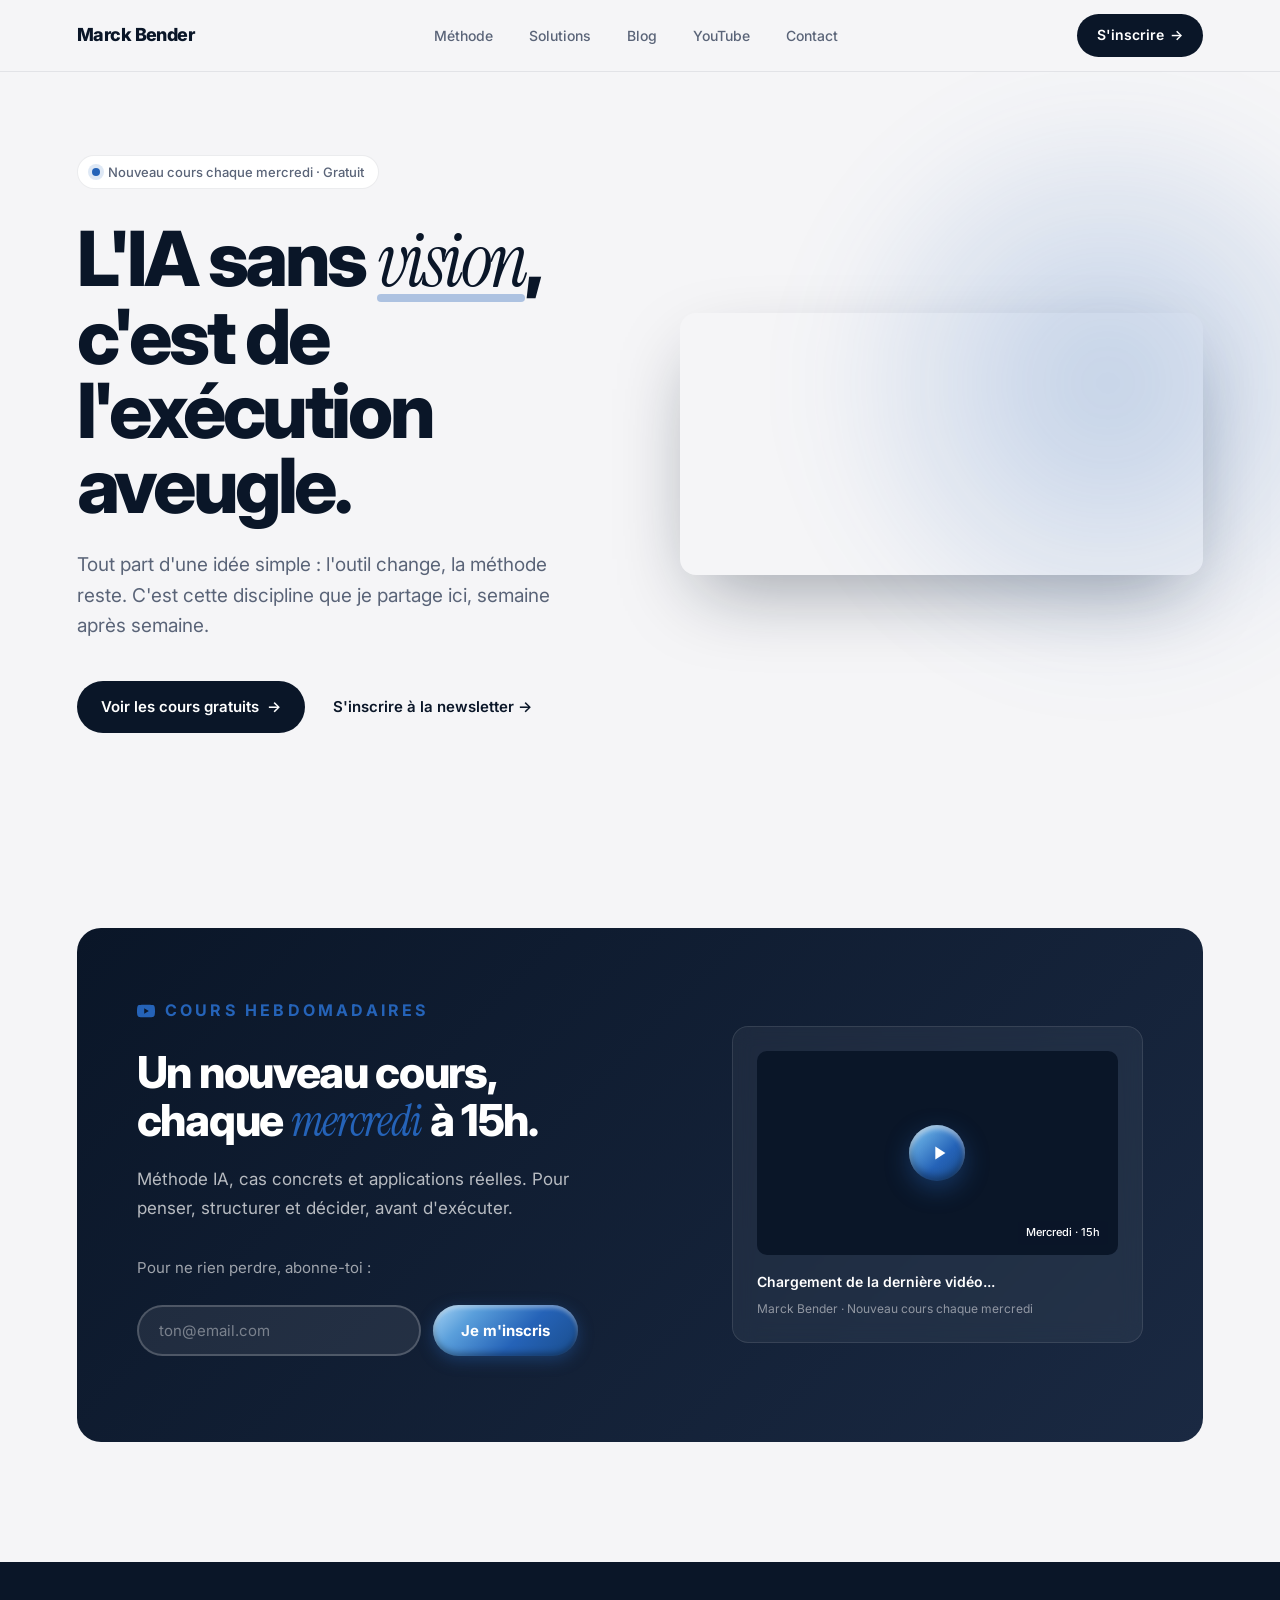
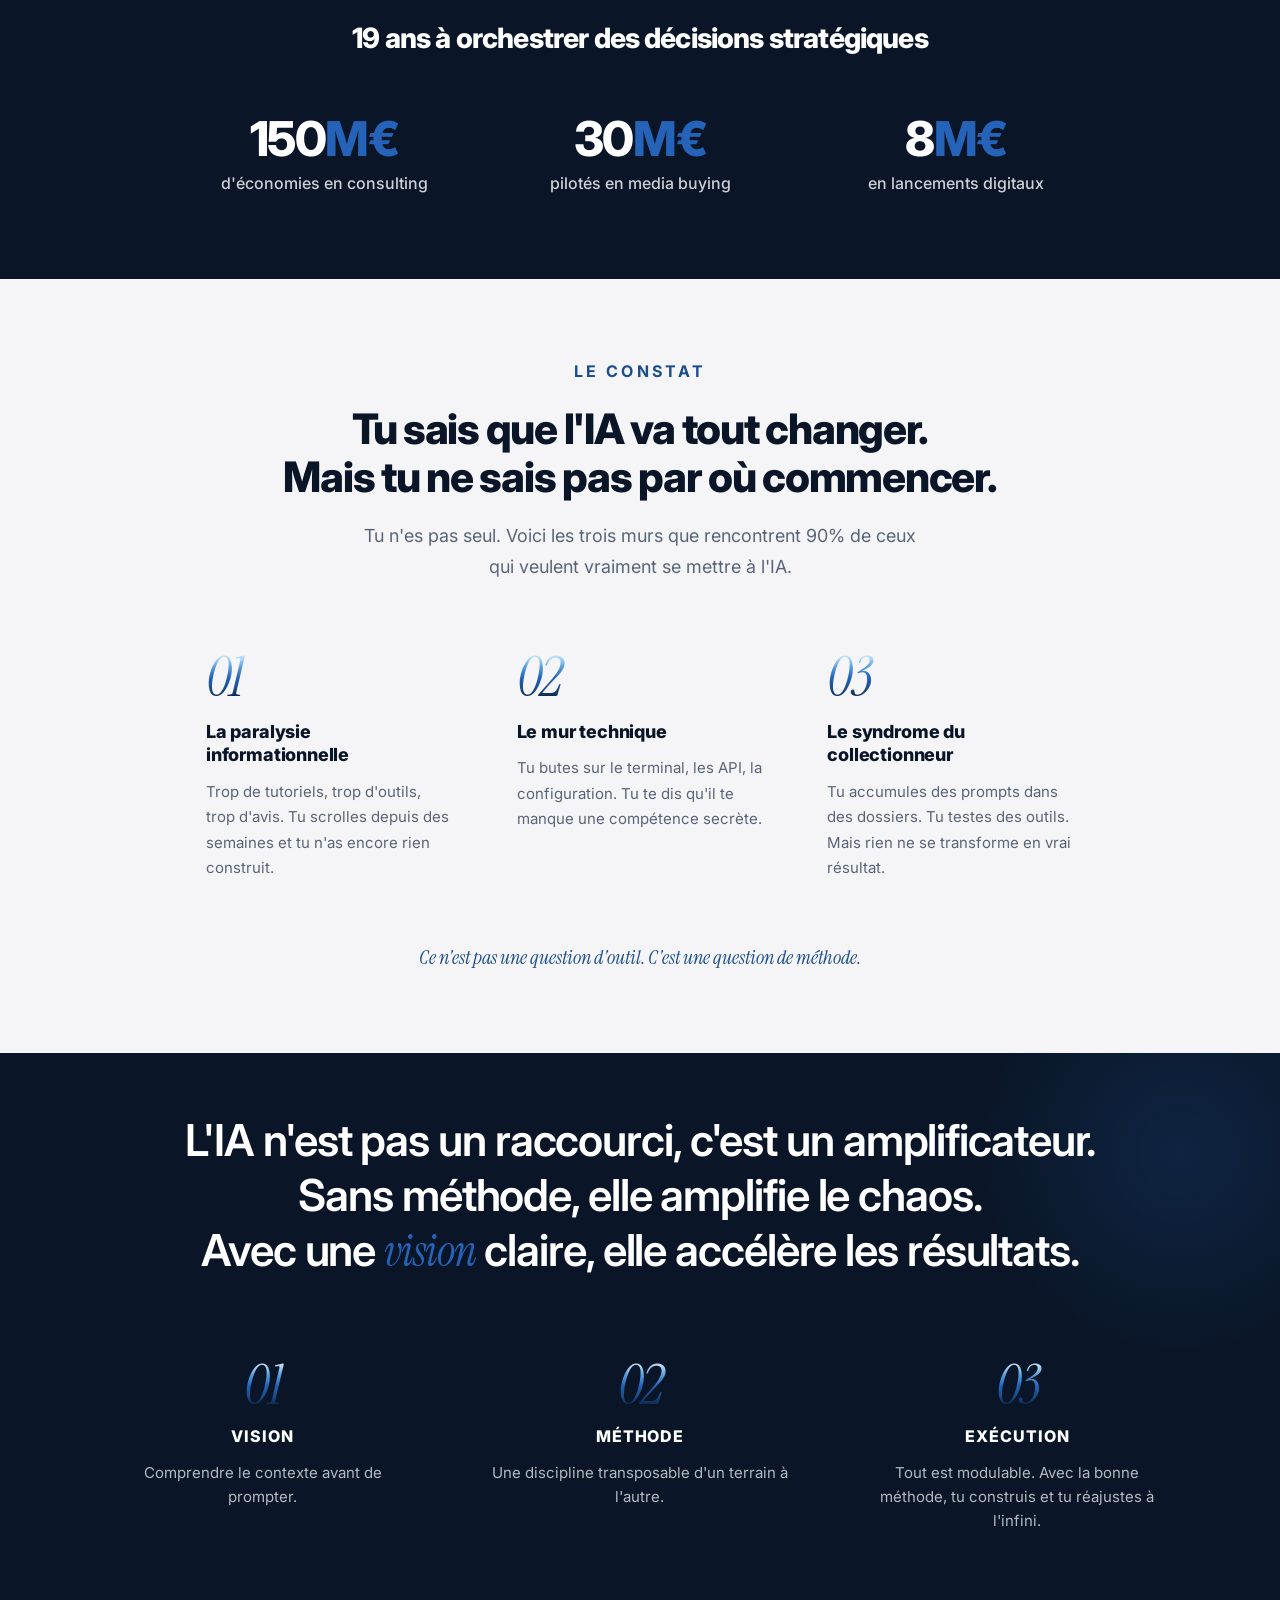
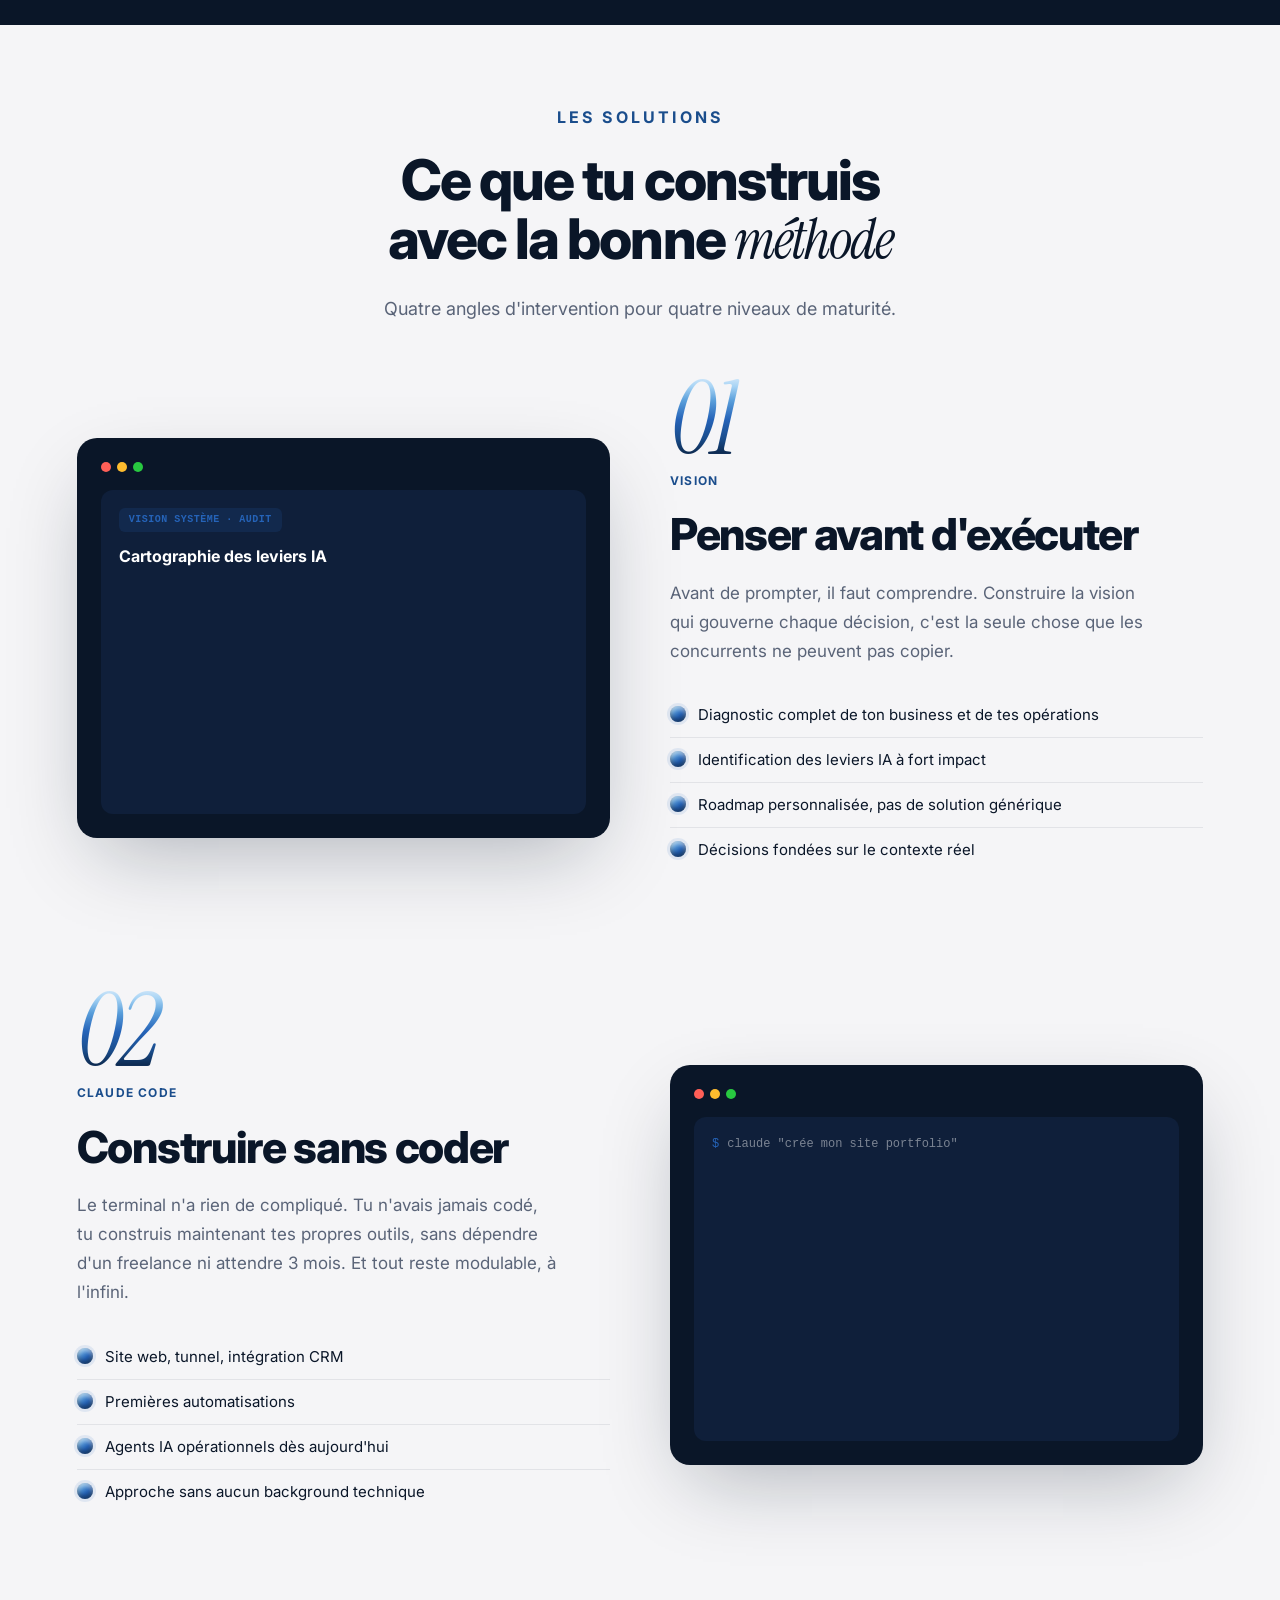
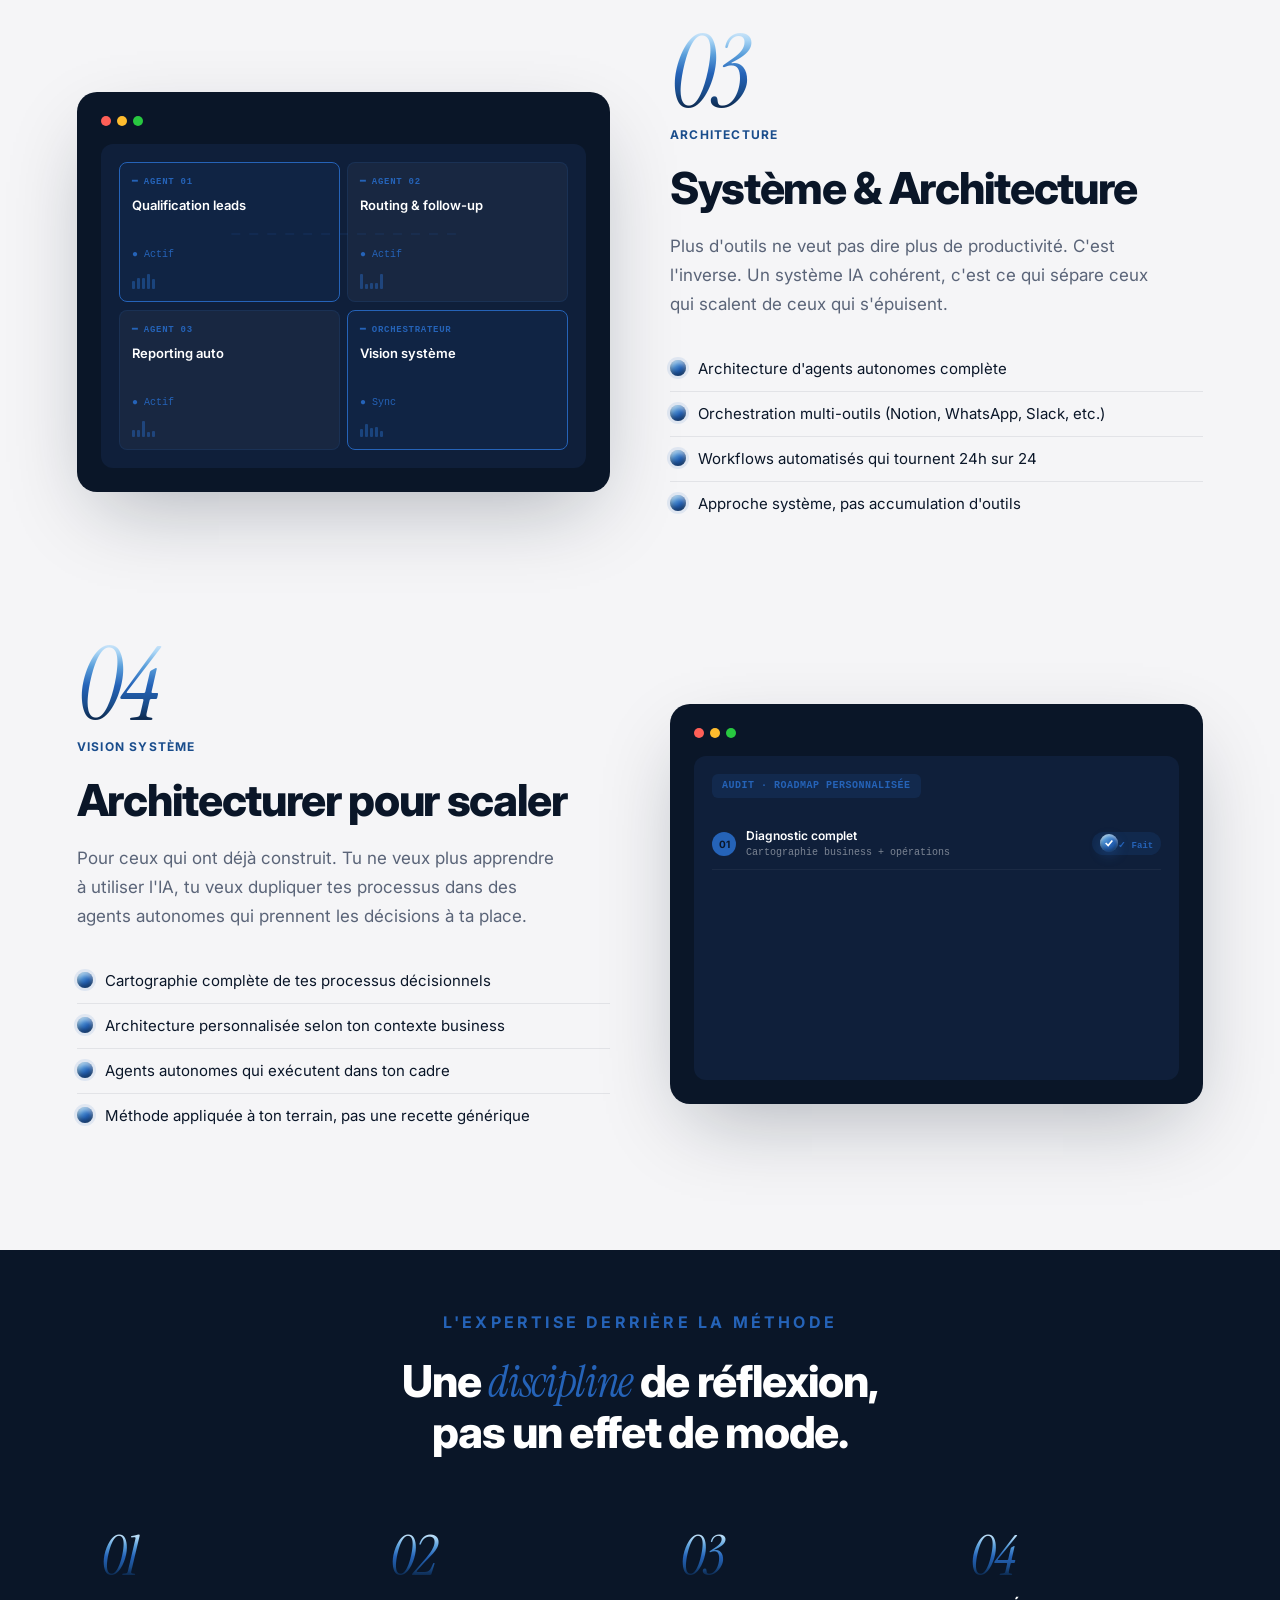
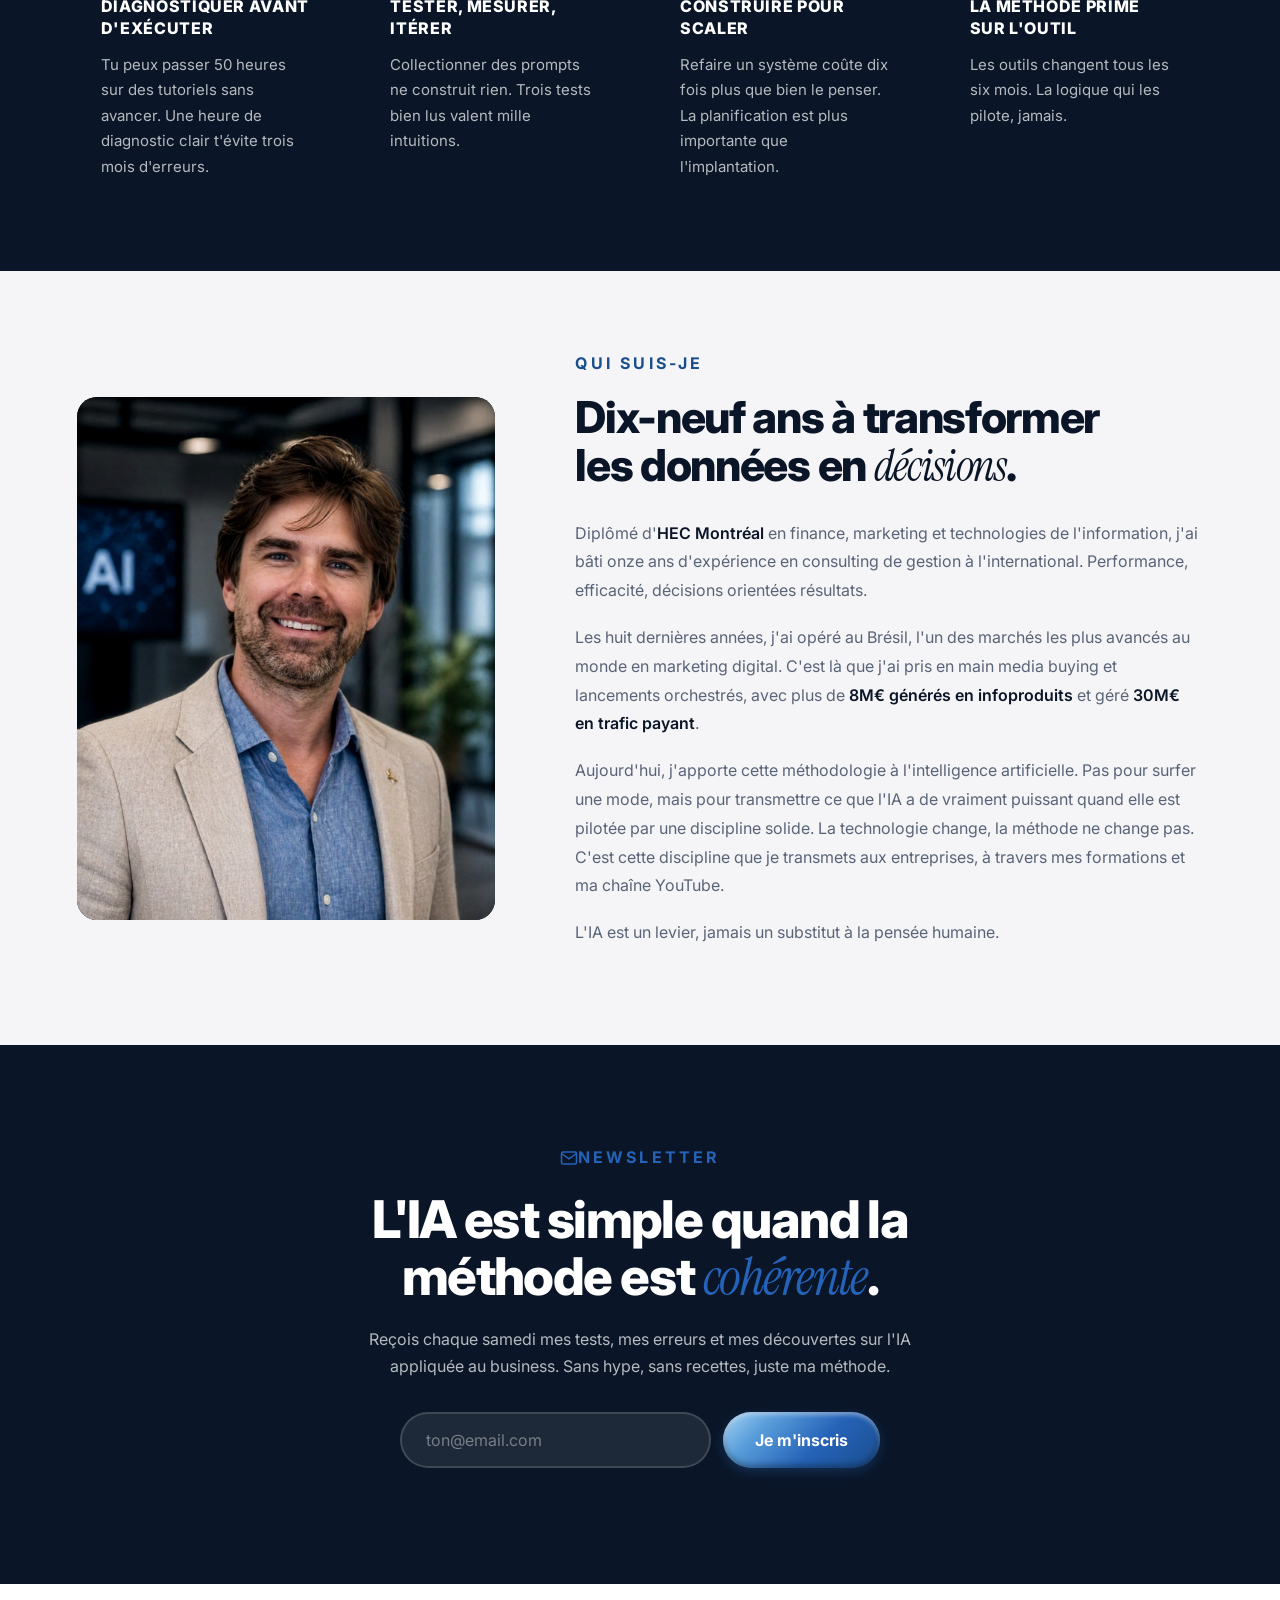
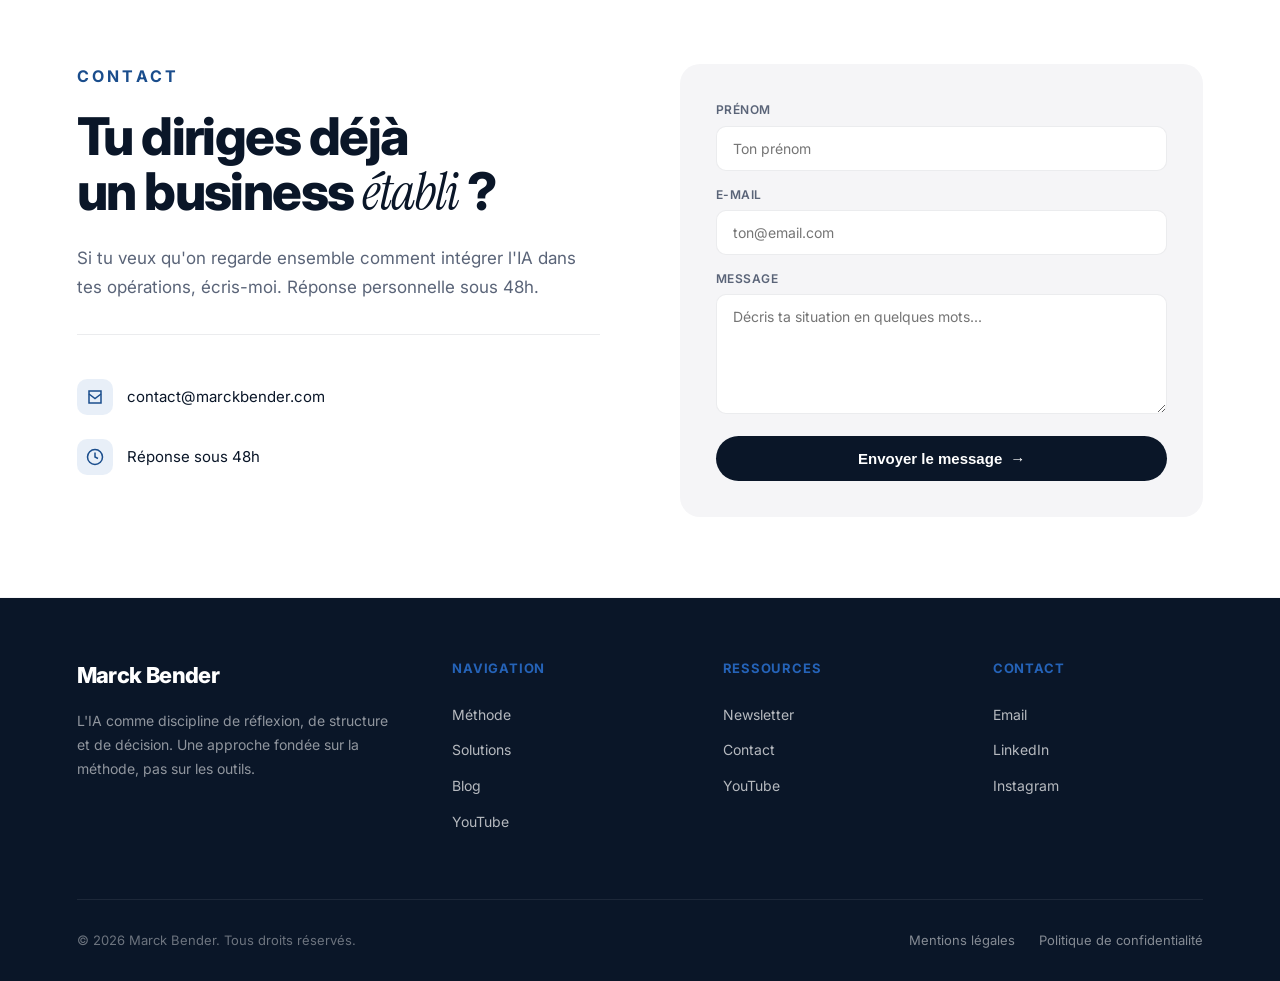
==== index.html @ c2aa1323 "Widen blog articles to 1000px, full-width markdown editor, contact popup Co-Authored-By: Claude Opus" ====
<!DOCTYPE html>
<html lang="fr">
<head>
<meta charset="UTF-8">
<meta name="viewport" content="width=device-width, initial-scale=1.0">
<title>Marck Bender | Méthode IA appliquée au business</title>
<meta name="description" content="L'IA sans méthode, c'est du bruit. Apprenez à penser, structurer et décider avec l'IA, pas juste à prompter.">
<link rel="preconnect" href="https://fonts.googleapis.com">
<link rel="preconnect" href="https://fonts.gstatic.com" crossorigin>
<link href="https://fonts.googleapis.com/css2?family=Instrument+Serif:ital@0;1&family=Inter:wght@300;400;500;600;700;800;900&display=swap" rel="stylesheet">
<style>
  *, *::before, *::after { box-sizing: border-box; margin: 0; padding: 0; }

  :root {
    --bg: #f5f5f7;
    --bg-alt: #ffffff;
    --bg-dark: #0a1628;
    --bg-dark-alt: #0f1f3a;
    --marine: #0a1628;
    --marine-soft: #1a2942;
    --teal: #2563b8;
    --teal-soft: #1a4d8c;
    --teal-glow: rgba(37,99,184,0.25);
    --steel-light: #7bb8e8;
    --steel-gradient: linear-gradient(135deg, #a8d4f5 0%, #5a9fdb 25%, #2563b8 60%, #1a4d8c 100%);
    --text: #0a1628;
    --text-muted: #5a6478;
    --text-light: #8a92a3;
    --border: rgba(10,22,40,0.08);
    --border-strong: rgba(10,22,40,0.12);
    --font-display: 'Instrument Serif', Georgia, serif;
    --font-body: 'Inter', -apple-system, BlinkMacSystemFont, sans-serif;
  }

  html { scroll-behavior: smooth; -webkit-font-smoothing: antialiased; }
  body { background: var(--bg); color: var(--text); font-family: var(--font-body); font-size: 16px; line-height: 1.6; overflow-x: hidden; }

  ::selection { background: var(--teal); color: var(--marine); }

  /* === NAV === */
  nav { position: fixed; top: 0; left: 0; right: 0; z-index: 100; background: rgba(245,245,247,0.85); backdrop-filter: blur(16px); -webkit-backdrop-filter: blur(16px); border-bottom: 1px solid var(--border); height: 72px; display: flex; align-items: center; justify-content: space-between; padding: 0 6%; transition: all 0.3s; }
  .nav-logo { font-family: var(--font-body); font-weight: 800; font-size: 18px; letter-spacing: -0.03em; color: var(--marine); text-decoration: none; display: flex; align-items: center; gap: 8px; }
  .nav-links { display: flex; gap: 36px; list-style: none; }
  .nav-links a { font-size: 14px; color: var(--text-muted); text-decoration: none; font-weight: 500; transition: color 0.2s; }
  .nav-links a:hover { color: var(--marine); }
  .nav-actions { display: flex; gap: 12px; align-items: center; }
  .nav-link-secondary { font-size: 14px; color: var(--text); text-decoration: none; font-weight: 500; }
  .nav-cta { background: var(--marine); color: white; font-weight: 600; font-size: 14px; padding: 10px 20px; border-radius: 100px; text-decoration: none; transition: all 0.2s; display: inline-flex; align-items: center; gap: 6px; }
  .nav-cta:hover { background: var(--marine-soft); transform: translateY(-1px); }

  /* === HERO === */
  .hero { padding: 140px 6% 80px; min-height: 92vh; display: flex; align-items: center; position: relative; overflow: hidden; }
  .hero-grid { display: grid; grid-template-columns: 1fr 1fr; gap: 80px; align-items: center; width: 100%; max-width: 1400px; margin: 0 auto; }
  .hero-content { position: relative; z-index: 2; }
  .hero-badge { display: inline-flex; align-items: center; gap: 8px; background: white; border: 1px solid var(--border); border-radius: 100px; padding: 6px 14px; font-size: 13px; color: var(--text-muted); font-weight: 500; margin-bottom: 32px; }
  .hero-badge .dot { width: 8px; height: 8px; border-radius: 50%; background: var(--teal); box-shadow: 0 0 0 4px rgba(37,99,184,0.15); animation: pulse 2s ease infinite; }
  @keyframes pulse { 0%,100%{box-shadow:0 0 0 4px rgba(37,99,184,0.15)} 50%{box-shadow:0 0 0 8px rgba(37,99,184,0.05)} }

  .hero h1 { font-family: var(--font-body); font-size: clamp(40px, 6vw, 76px); font-weight: 800; line-height: 0.98; letter-spacing: -0.045em; color: var(--marine); margin-bottom: 28px; }
  .hero h1 em { font-family: var(--font-display); font-style: italic; font-weight: 400; color: var(--marine); position: relative; }
  .hero h1 em::after { content: ''; position: absolute; bottom: 8px; left: 0; width: 100%; height: 8px; background: var(--teal); opacity: 0.35; z-index: -1; border-radius: 4px; }

  .hero-sub { font-size: 19px; color: var(--text-muted); line-height: 1.6; max-width: 480px; margin-bottom: 40px; font-weight: 400; }

  .hero-actions { display: flex; gap: 12px; flex-wrap: wrap; align-items: center; }
  .btn-primary { background: var(--marine); color: white; font-weight: 600; font-size: 15px; padding: 14px 24px; border-radius: 100px; text-decoration: none; display: inline-flex; align-items: center; gap: 8px; transition: all 0.2s; border: none; cursor: pointer; }
  .btn-primary:hover { background: var(--marine-soft); transform: translateY(-1px); box-shadow: 0 8px 20px rgba(10,22,40,0.15); }
  .btn-primary .arrow { transition: transform 0.2s; }
  .btn-primary:hover .arrow { transform: translateX(3px); }
  .btn-text { background: transparent; color: var(--marine); font-weight: 600; font-size: 15px; padding: 14px 16px; text-decoration: none; display: inline-flex; align-items: center; gap: 8px; transition: gap 0.2s; }
  .btn-text:hover { gap: 12px; }

  .hero-trust { margin-top: 48px; display: flex; align-items: center; gap: 16px; font-size: 13px; color: var(--text-light); }
  .hero-trust-stars { color: var(--teal); letter-spacing: 2px; font-size: 14px; }

  /* HERO VISUAL — Terminal Claude Code animé */
  .hero-visual { position: relative; }
  .terminal { background: var(--bg-dark); border-radius: 16px; box-shadow: 0 30px 80px -20px rgba(10,22,40,0.4), 0 0 0 1px rgba(255,255,255,0.04); overflow: hidden; position: relative; will-change: transform, opacity; }
  .terminal.anim-in { transition: all 0.6s cubic-bezier(0.16, 1, 0.3, 1); }
  .terminal-header { background: var(--bg-dark-alt); padding: 14px 18px; display: flex; align-items: center; gap: 8px; border-bottom: 1px solid rgba(255,255,255,0.06); }
  .terminal-dot { width: 12px; height: 12px; border-radius: 50%; }
  .terminal-dot.red { background: #ff5f57; }
  .terminal-dot.yellow { background: #febc2e; }
  .terminal-dot.green { background: #28c840; }
  .terminal-title { margin-left: 12px; font-size: 12px; color: rgba(255,255,255,0.4); font-family: 'SF Mono', Monaco, monospace; font-weight: 500; }
  .terminal-body { padding: 24px 22px; font-family: 'SF Mono', Monaco, 'Courier New', monospace; font-size: 13px; line-height: 1.85; min-height: 380px; color: rgba(255,255,255,0.85); }
  .term-line { display: flex; gap: 8px; }
  .term-line.anim-in { transition: opacity 0.3s; }
  .term-prompt { color: var(--teal); font-weight: 600; }
  .term-cmd { color: white; }
  .term-comment { color: rgba(255,255,255,0.4); font-style: italic; }
  .term-out { color: rgba(255,255,255,0.7); padding-left: 16px; }
  .term-success { color: var(--teal); }
  .term-cursor { display: inline-block; width: 8px; height: 16px; background: var(--teal); animation: blink 1s steps(2) infinite; vertical-align: text-bottom; margin-left: 4px; }
  @keyframes blink { 50% { opacity: 0; } }

  .term-floating { position: absolute; background: white; border-radius: 12px; padding: 12px 16px; box-shadow: 0 12px 32px -8px rgba(10,22,40,0.25); display: flex; align-items: center; gap: 10px; font-size: 13px; font-weight: 500; will-change: transform, opacity; }
  .term-floating.tag1 { top: -16px; right: -20px; }
  .term-floating.tag2 { bottom: -20px; left: -30px; }
  .term-floating.anim-in { transform: scale(1) translateY(0); transition: all 0.5s cubic-bezier(0.16, 1, 0.3, 1); }
  .term-floating .icon { width: 28px; height: 28px; border-radius: 8px; background: rgba(37,99,184,0.12); color: var(--teal-soft); display: flex; align-items: center; justify-content: center; font-weight: 800; font-size: 14px; }
  .term-floating .icon.marine { background: rgba(10,22,40,0.08); color: var(--marine); }

  /* Background gradient blob */
  .hero-blob { position: absolute; top: 10%; right: -10%; width: 600px; height: 600px; background: radial-gradient(circle, var(--teal-glow) 0%, transparent 70%); pointer-events: none; z-index: 1; filter: blur(40px); }




  /* === TRUST BAR DARK === */
  .trust { padding: 60px 6%; background: var(--marine); border: none; box-shadow: none; outline: none; }
  .trust-title-big { text-align: center; font-size: clamp(22px, 3vw, 28px); font-weight: 800; color: white; letter-spacing: -0.03em; margin-bottom: 36px; line-height: 1.2; }
  .trust-cards { display: flex; justify-content: center; gap: 48px; max-width: 900px; margin: 0 auto; }
  .trust-card { flex: 1; text-align: center; padding: 24px 16px; background: none; border: none; box-shadow: none; }
  .trust-card-num { font-size: clamp(32px, 4vw, 48px); font-weight: 800; color: white; letter-spacing: -0.03em; line-height: 1; margin-bottom: 8px; }
  .trust-card-num span { color: var(--teal); }
  .trust-card-label { font-size: 16px; color: rgba(255,255,255,0.8); font-weight: 500; line-height: 1.5; }

  /* === METHODE — PILIERS ENHANCED === */
  .piliers-grid { display: grid; grid-template-columns: repeat(3, 1fr); gap: 48px; max-width: 1000px; margin: 48px auto 0; }
  .pilier-card { text-align: center; padding: 32px 20px; background: none; border: none; box-shadow: none; }
  .pilier-card:hover { transform: none; }
  .pilier-card .numero-chrome { margin-bottom: 12px; }
  .pilier-card h3 { font-size: 18px; font-weight: 800; letter-spacing: 0.06em; text-transform: uppercase; color: white; margin-bottom: 12px; }
  .pilier-card p { font-size: 15px; color: rgba(255,255,255,0.7); line-height: 1.6; }

  /* === BIO GRID — texte dominant === */
  .bio-grid { max-width: 1200px; margin: 0 auto; display: grid; grid-template-columns: 2fr 3fr; gap: 80px; align-items: center; }

  /* === YOUTUBE — fond clair === */
  .youtube-sec { padding: 100px 6% 120px; }
  .yt-box { max-width: 1200px; margin: 0 auto; display: grid; grid-template-columns: 1.3fr 1fr; gap: 60px; align-items: center; }

  /* === SECTION PADDING RHYTHM === */
  .probleme { padding: 80px 6%; }
  .contact { padding: 80px 6%; background: white; }

  /* === SHIMMER HOVER FOR BUTTONS === */
  .btn-primary { position: relative; overflow: hidden; }
  .btn-primary::after { content: ''; position: absolute; top: 0; left: -100%; width: 60%; height: 100%; background: linear-gradient(90deg, transparent 0%, rgba(255,255,255,0.15) 50%, transparent 100%); transition: left 0.6s ease; }
  .btn-primary:hover::after { left: 120%; }

  /* === NAV LINK UNDERLINE ANIMATION === */
  .nav-links a { position: relative; }
  .nav-links a::after { content: ''; position: absolute; bottom: -4px; left: 0; width: 0; height: 2px; background: var(--steel-gradient); border-radius: 1px; transition: width 0.3s ease; }
  .nav-links a:hover::after { width: 100%; }

  /* === CARD HOVER — SOLUTIONS === */
  .sol-text { transition: transform 0.4s cubic-bezier(0.16, 1, 0.3, 1); }
  .sol-mock { transition: all 0.5s cubic-bezier(0.16, 1, 0.3, 1); }
  .sol-row:hover .sol-mock { box-shadow: 0 40px 100px -30px rgba(10,22,40,0.35); }

  /* === PROBLÈME CARD HOVER === */
  .probleme-card { padding: 20px 16px; }
  .probleme-card:hover { transform: translateY(-2px); }
  
  /* === PRINCIPE CARD HOVER === */
  .principe-card { padding: 32px 24px; background: none; border: none; box-shadow: none; }
  
  /* === VIRTUAL CURSOR === */
  .virtual-cursor { position: absolute; width: 16px; height: 20px; z-index: 10; pointer-events: none; opacity: 0; transition: opacity 0.3s; }
  .virtual-cursor.visible { opacity: 1; }
  .virtual-cursor svg { width: 100%; height: 100%; filter: drop-shadow(0 2px 4px rgba(0,0,0,0.3)); }

  /* === SCAN LINE === */
  .scan-line { position: absolute; top: 0; left: 0; width: 2px; height: 100%; background: linear-gradient(180deg, transparent 0%, var(--teal) 20%, var(--teal) 80%, transparent 100%); opacity: 0; z-index: 4; pointer-events: none; box-shadow: 0 0 12px var(--teal); transition: left 1.5s cubic-bezier(0.33, 1, 0.68, 1); }

  /* === MOCK TOOLTIP === */
  .mock-tooltip { position: absolute; background: white; color: var(--marine); font-size: 11px; font-weight: 600; padding: 6px 10px; border-radius: 6px; box-shadow: 0 8px 24px -8px rgba(0,0,0,0.3); z-index: 10; opacity: 0; transform: translateY(4px); transition: all 0.3s; pointer-events: none; white-space: nowrap; }
  .mock-tooltip.show { opacity: 1; transform: translateY(0); }

  /* === CONNECTION LINES === */
  .mock-connection { position: absolute; height: 1px; background: linear-gradient(90deg, transparent, var(--teal), transparent); opacity: 0; z-index: 3; pointer-events: none; transition: opacity 0.6s; }

  /* === ACTIVITY MINI-GRAPH === */
  .mini-graph { display: flex; gap: 2px; align-items: flex-end; height: 16px; margin-top: 4px; }
  .mini-graph-bar { width: 3px; border-radius: 1px; background: var(--teal); transition: height 0.3s ease; }

  /* === FILE TREE === */
  .file-tree { font-size: 10px; color: rgba(255,255,255,0.5); line-height: 1.6; }
  .file-tree-item { opacity: 0; transform: translateX(-8px); transition: all 0.3s ease; }
  .file-tree-item.show { opacity: 1; transform: translateX(0); }

  /* === THINKING DOTS === */
  .thinking-dots { display: inline-flex; gap: 4px; }
  .thinking-dots span { width: 4px; height: 4px; border-radius: 50%; background: rgba(255,255,255,0.5); animation: thinkPulse 1.2s ease infinite; }
  .thinking-dots span:nth-child(2) { animation-delay: 0.2s; }
  .thinking-dots span:nth-child(3) { animation-delay: 0.4s; }
  @keyframes thinkPulse { 0%,100% { opacity: 0.3; transform: scale(0.8); } 50% { opacity: 1; transform: scale(1.2); } }

  /* === CHECKMARK RELIEF === */
  .check-relief { display: inline-flex; width: 18px; height: 18px; border-radius: 50%; background: var(--steel-gradient); box-shadow: inset 0 -2px 4px rgba(0,0,0,0.4), inset 0 2px 3px rgba(255,255,255,0.5), 0 4px 12px rgba(37,99,184,0.3); align-items: center; justify-content: center; opacity: 0; transform: scale(0); transition: all 0.4s cubic-bezier(0.16, 1, 0.3, 1); }
  .check-relief.show { opacity: 1; transform: scale(1); }
  .check-relief svg { width: 10px; height: 10px; stroke: white; fill: none; stroke-width: 2; }

  /* === PROGRESS BAR === */
  .term-progress { height: 3px; background: rgba(255,255,255,0.1); border-radius: 2px; margin-top: 12px; overflow: hidden; opacity: 0; transition: opacity 0.3s; }
  .term-progress.show { opacity: 1; }
  .term-progress-bar { height: 100%; background: var(--steel-gradient); border-radius: 2px; width: 0; transition: width 1.5s ease; }

  /* === DATA FLOW DOT === */
  @keyframes dataFlowPulse { 0%,100% { r: 2; opacity: 0.8; } 50% { r: 3.5; opacity: 1; } }


  /* === SECTIONS === */
  section.sec { padding: 80px 6%; max-width: 1400px; margin: 0 auto; }
  .sec-header { text-align: center; max-width: 720px; margin: 0 auto 48px; }
  .sec-eyebrow { display: inline-flex; align-items: center; gap: 0; font-size: 16px; color: var(--teal-soft); font-weight: 700; letter-spacing: 0.2em; text-transform: uppercase; margin-bottom: 20px; }
  
  .sec-title { font-size: clamp(32px, 4.5vw, 56px); font-weight: 800; letter-spacing: -0.035em; line-height: 1.05; color: var(--marine); margin-bottom: 24px; }
  .sec-title em { font-family: var(--font-display); font-style: italic; font-weight: 400; }
  .sec-sub { font-size: 18px; color: var(--text-muted); line-height: 1.7; max-width: 560px; margin: 0 auto; }

  /* === BIG IDEA === */
  .bigidea { padding: 0; }
  .bigidea-box { width: 100vw; max-width: none; margin: 0; background: var(--marine); color: white; border-radius: 0; padding: 0; position: relative; overflow: hidden; border: none; box-shadow: none; outline: none; }
  .bigidea-box::before { content: ''; position: absolute; top: -100px; right: -100px; width: 400px; height: 400px; background: radial-gradient(circle, rgba(37,99,184,0.18) 0%, transparent 70%); }
  .bigidea-eyebrow { display: inline-flex; align-items: center; gap: 0; font-size: 16px; color: var(--teal); font-weight: 700; letter-spacing: 0.2em; text-transform: uppercase; margin-bottom: 32px; position: relative; z-index: 2; }
  
  .bigidea-quote { font-family: var(--font-body); font-size: clamp(26px, 3.5vw, 44px); font-weight: 600; line-height: 1.25; letter-spacing: -0.025em; max-width: 1100px; position: relative; z-index: 2; margin: 0 auto 48px auto; text-align: center; }
  .bigidea-quote em { font-family: var(--font-display); font-style: italic; font-weight: 400; color: var(--teal); position: relative; }
  .bigidea-cite { font-size: 14px; color: rgba(255,255,255,0.6); letter-spacing: 0.06em; position: relative; z-index: 2; font-weight: 500; }

  /* === SOLUTIONS — alternating === */
  .solutions { padding: 60px 6%; }
  .sol-row { display: grid; grid-template-columns: 1fr 1fr; gap: 60px; align-items: center; max-width: 1400px; margin: 0 auto 80px; }
  .sol-row:nth-child(even) .sol-text { order: 2; }
  .sol-row:last-child { margin-bottom: 0; }

  .sol-num { font-family: var(--font-display); font-style: italic; font-size: 80px; line-height: 1; color: var(--teal); opacity: 0.4; margin-bottom: 16px; }
  .sol-tag { display: inline-flex; align-items: center; gap: 8px; font-size: 12px; color: var(--teal-soft); font-weight: 700; letter-spacing: 0.1em; text-transform: uppercase; margin-bottom: 20px; }
  .sol-text h3 { font-size: clamp(28px, 3.5vw, 44px); font-weight: 800; line-height: 1.1; letter-spacing: -0.03em; color: var(--marine); margin-bottom: 20px; }
  .sol-text h3 em { font-family: var(--font-display); font-style: italic; font-weight: 400; }
  .sol-text > p { font-size: 17px; color: var(--text-muted); line-height: 1.7; margin-bottom: 28px; max-width: 480px; }
  .sol-features { list-style: none; margin-bottom: 32px; }
  .sol-features li { padding: 10px 0; font-size: 15px; color: var(--text); display: flex; gap: 12px; align-items: flex-start; border-bottom: 1px solid var(--border); }
  .sol-features li:last-child { border-bottom: none; }
  .sol-features li::before { content: ''; width: 16px; height: 16px; border-radius: 50%; background: var(--steel-gradient); box-shadow: inset 0 -3px 5px rgba(0,0,0,0.4), inset 0 3px 4px rgba(255,255,255,0.5), 0 0 0 3px rgba(37,99,184,0.1); flex-shrink: 0; margin-top: 3px; }
  .sol-cta { color: var(--marine); font-weight: 600; font-size: 15px; text-decoration: none; display: inline-flex; align-items: center; gap: 8px; transition: gap 0.2s; }
  .sol-cta:hover { gap: 12px; }
  .sol-cta::after { content: '→'; }

  /* MOCK app pour chaque section */
  .sol-mock { background: var(--marine); border-radius: 20px; padding: 24px; box-shadow: 0 30px 80px -20px rgba(10,22,40,0.3); position: relative; overflow: hidden; aspect-ratio: 4/3; }
  .sol-mock-header { display: flex; gap: 6px; margin-bottom: 18px; }
  .sol-mock-dot { width: 10px; height: 10px; border-radius: 50%; }
  .sol-mock-window { background: var(--bg-dark-alt); border-radius: 12px; padding: 18px; height: calc(100% - 28px); display: flex; flex-direction: column; gap: 12px; font-family: 'SF Mono', monospace; font-size: 12px; }

  /* Mock 1 — Vision */
  .mock-vision-tag { display: inline-flex; padding: 4px 10px; background: rgba(37,99,184,0.15); color: var(--teal); border-radius: 6px; font-size: 10px; font-weight: 600; width: fit-content; letter-spacing: 0.05em; text-transform: uppercase; }
  .mock-vision-title { font-family: var(--font-body); font-size: 16px; font-weight: 700; color: white; }
  .mock-vision-graph { display: flex; gap: 4px; align-items: flex-end; height: 80px; margin-top: 8px; }
  .mock-vision-bar { flex: 1; background: linear-gradient(to top, var(--teal), rgba(37,99,184,0.3)); border-radius: 3px; transition: height 0.6s cubic-bezier(0.33, 1, 0.68, 1); }
  .mock-vision-meta { display: flex; justify-content: space-between; color: rgba(255,255,255,0.5); font-size: 11px; padding-top: 8px; border-top: 1px solid rgba(255,255,255,0.08); }

  /* Mock 2 — Claude Code */
  .mock-cc-line { display: flex; gap: 8px; color: rgba(255,255,255,0.85); }
  .mock-cc-prompt { color: var(--teal); }
  .mock-cc-c { color: rgba(255,255,255,0.45); }
  .mock-cc-success { color: var(--teal); }
  .mock-cc-cursor { display: inline-block; width: 7px; height: 14px; background: var(--teal); animation: blink 1s steps(2) infinite; }

  /* Mock 3 — Architecture */
  .mock-arch { display: grid; grid-template-columns: 1fr 1fr; gap: 8px; height: 100%; position: relative; }
  .mock-arch-cell { background: rgba(255,255,255,0.04); border: 1px solid rgba(37,99,184,0.15); border-radius: 8px; padding: 12px; display: flex; flex-direction: column; gap: 6px; will-change: transform, opacity; }
  .mock-arch-cell.anim-in { transition: all 0.4s cubic-bezier(0.16, 1, 0.3, 1); }
  @keyframes statusPulse { 0%,100%{ opacity:1 } 50%{ opacity:0.4 } }
  .mock-arch-status.pulse { animation: statusPulse 2s ease infinite; }
  .mock-arch-svg { position: absolute; top: 0; left: 0; width: 100%; height: 100%; pointer-events: none; z-index: 5; }
  .arch-flow-dot { fill: var(--teal); filter: drop-shadow(0 0 4px var(--teal)); }
  .mock-arch-cell.active { background: rgba(37,99,184,0.08); border-color: var(--teal); }
  .mock-arch-label { font-size: 9px; color: var(--teal); font-weight: 700; letter-spacing: 0.08em; text-transform: uppercase; }
  .mock-arch-name { font-family: var(--font-body); font-size: 13px; font-weight: 600; color: white; }
  .mock-arch-status { font-size: 10px; color: rgba(255,255,255,0.5); margin-top: auto; }

  /* Mock 4 — Back-End */
  .mock-be-row { display: flex; align-items: center; gap: 10px; padding: 8px 0; border-bottom: 1px solid rgba(255,255,255,0.05); will-change: transform, opacity; }
  .mock-be-row.anim-in { transition: all 0.4s cubic-bezier(0.16, 1, 0.3, 1); }
  @keyframes badgePulse { 0%,100%{ opacity:1 } 50%{ opacity:0.6 } }
  .mock-be-badge.pulse { animation: badgePulse 1.5s ease infinite; }
  .mock-be-row:last-child { border-bottom: none; }
  .mock-be-avatar { width: 24px; height: 24px; border-radius: 50%; background: var(--teal); color: var(--marine); display: flex; align-items: center; justify-content: center; font-weight: 700; font-size: 10px; font-family: var(--font-body); flex-shrink: 0; }
  .mock-be-info { flex: 1; min-width: 0; }
  .mock-be-name { font-family: var(--font-body); font-size: 12px; font-weight: 600; color: white; }
  .mock-be-detail { font-size: 10px; color: rgba(255,255,255,0.45); }
  .mock-be-badge { padding: 2px 8px; background: rgba(37,99,184,0.15); color: var(--teal); border-radius: 100px; font-size: 9px; font-weight: 600; }

  /* === STATS === */
  .stats { background: var(--marine); color: white; padding: 60px 6%; position: relative; overflow: hidden; }
  
  .stats-grid { max-width: 1100px; margin: 0 auto; display: grid; grid-template-columns: repeat(3, 1fr); gap: 40px; text-align: center; }
  .stats-eyebrow { text-align: center; max-width: 600px; margin: 0 auto 32px; }
  .stats-eyebrow .sec-eyebrow { color: var(--teal); }
  .stats-eyebrow h2 { font-size: clamp(28px, 4vw, 44px); font-weight: 800; letter-spacing: -0.03em; line-height: 1.15; }
  .stats-eyebrow h2 em { font-family: var(--font-display); font-style: italic; font-weight: 400; color: var(--teal); }
  .stat-num { font-size: clamp(48px, 6vw, 80px); font-weight: 800; letter-spacing: -0.04em; line-height: 1; color: var(--teal); margin-bottom: 12px; font-family: var(--font-body); }
  .stat-num em { font-family: var(--font-display); font-style: italic; font-weight: 400; }
  .stat-label { font-size: 15px; color: rgba(255,255,255,0.6); font-weight: 500; }
  .stat-divider { font-size: 11px; color: rgba(255,255,255,0.35); text-align: center; margin-top: 60px; letter-spacing: 0.06em; }

  /* === BIO === */
  .bio { padding: 80px 6%; }
  .bio-grid { max-width: 1200px; margin: 0 auto; display: grid; grid-template-columns: 2fr 3fr; gap: 80px; align-items: center; }
  .bio-image-wrap { position: relative; }
  .bio-image { width: 100%; aspect-ratio: 4/5; background: linear-gradient(135deg, var(--marine) 0%, var(--marine-soft) 100%); border-radius: 20px; position: relative; overflow: hidden; }
  .bio-image img { width: 100%; height: 100%; object-fit: cover; filter: grayscale(15%) contrast(1.05); }
  .bio-image-tag { position: absolute; bottom: 24px; left: 24px; background: white; padding: 12px 16px; border-radius: 12px; font-size: 12px; box-shadow: 0 12px 32px -8px rgba(10,22,40,0.25); }
  .bio-image-tag-row { display: flex; align-items: center; gap: 10px; }
  .bio-image-tag-icon { width: 32px; height: 32px; border-radius: 8px; background: rgba(37,99,184,0.12); color: var(--teal-soft); display: flex; align-items: center; justify-content: center; font-weight: 800; font-size: 14px; flex-shrink: 0; }
  .bio-image-tag-name { font-weight: 700; color: var(--marine); font-size: 13px; }
  .bio-image-tag-role { font-size: 11px; color: var(--text-muted); }

  .bio-text .sec-eyebrow { margin-bottom: 16px; }
  .bio-text h2 { font-size: clamp(28px, 4vw, 44px); font-weight: 800; letter-spacing: -0.03em; line-height: 1.1; color: var(--marine); margin-bottom: 28px; }
  .bio-text h2 em { font-family: var(--font-display); font-style: italic; font-weight: 400; }
  .bio-text p { font-size: 16px; color: var(--text-muted); line-height: 1.8; margin-bottom: 18px; }
  .bio-text p strong { color: var(--marine); font-weight: 600; }

  /* === PHILOSOPHIE === */
  .philo { padding: 120px 6%; background: white; border-top: 1px solid var(--border); border-bottom: 1px solid var(--border); }
  .philo-grid { max-width: 1100px; margin: 0 auto; display: grid; grid-template-columns: 1fr 1fr; gap: 60px; }
  .philo-item { padding: 40px 0; }
  .philo-num { font-family: var(--font-display); font-style: italic; font-size: 48px; color: var(--teal); margin-bottom: 16px; }
  .philo-item h3 { font-size: 26px; font-weight: 800; letter-spacing: -0.02em; color: var(--marine); margin-bottom: 16px; line-height: 1.2; }
  .philo-item h3 em { font-family: var(--font-display); font-style: italic; font-weight: 400; }
  .philo-item p { font-size: 16px; color: var(--text-muted); line-height: 1.75; }

  /* === OFFRES === */
  .offres { padding: 120px 6%; }
  .offres-grid { max-width: 1300px; margin: 0 auto; display: grid; grid-template-columns: repeat(3, 1fr); gap: 24px; }
  .offre { background: white; border: 1px solid var(--border); border-radius: 20px; padding: 36px 32px; transition: all 0.3s; position: relative; }
  .offre:hover { border-color: var(--border-strong); transform: translateY(-4px); box-shadow: 0 20px 50px -20px rgba(10,22,40,0.15); }
  .offre.featured { background: var(--marine); color: white; border-color: var(--marine); }
  .offre.featured:hover { box-shadow: 0 20px 50px -20px rgba(10,22,40,0.4); }
  .offre.featured::before { content: 'Le plus choisi'; position: absolute; top: -12px; left: 50%; transform: translateX(-50%); background: var(--steel-gradient); color: white; font-size: 11px; font-weight: 700; padding: 5px 14px; border-radius: 100px; letter-spacing: 0.05em; text-transform: uppercase; white-space: nowrap; box-shadow: inset 0 -2px 3px rgba(0,0,0,0.3), inset 0 2px 3px rgba(255,255,255,0.4), 0 4px 12px rgba(37,99,184,0.35); }
  .offre-name { font-size: 13px; font-weight: 700; letter-spacing: 0.08em; text-transform: uppercase; color: var(--teal-soft); margin-bottom: 16px; }
  .offre.featured .offre-name { color: var(--teal); }
  .offre h3 { font-size: 24px; font-weight: 800; letter-spacing: -0.02em; margin-bottom: 12px; line-height: 1.2; color: var(--marine); }
  .offre.featured h3 { color: white; }
  .offre h3 em { font-family: var(--font-display); font-style: italic; font-weight: 400; }
  .offre-price { font-size: 32px; font-weight: 800; color: var(--marine); letter-spacing: -0.02em; margin: 20px 0 8px; font-family: var(--font-body); }
  .offre.featured .offre-price { color: white; }
  .offre-price-sub { font-size: 13px; color: var(--text-light); margin-bottom: 24px; font-weight: 500; }
  .offre.featured .offre-price-sub { color: rgba(255,255,255,0.5); }
  .offre-desc { font-size: 14px; color: var(--text-muted); line-height: 1.65; margin-bottom: 24px; min-height: 64px; }
  .offre.featured .offre-desc { color: rgba(255,255,255,0.7); }
  .offre-features { list-style: none; margin-bottom: 32px; }
  .offre-features li { font-size: 14px; padding: 8px 0; color: var(--text); display: flex; gap: 10px; align-items: flex-start; }
  .offre.featured .offre-features li { color: rgba(255,255,255,0.85); }
  .offre-features li::before { content: ''; width: 14px; height: 14px; flex-shrink: 0; margin-top: 4px; background: var(--steel-gradient); box-shadow: inset 0 -2px 4px rgba(0,0,0,0.4), inset 0 2px 3px rgba(255,255,255,0.5); border-radius: 50%; position: relative; }
  .offre-cta { display: block; text-align: center; padding: 14px 20px; background: var(--bg); color: var(--marine); border-radius: 100px; font-weight: 600; font-size: 14px; text-decoration: none; transition: all 0.2s; border: 1px solid var(--border); }
  .offre-cta:hover { background: var(--marine); color: white; border-color: var(--marine); }
  .offre.featured .offre-cta { background: var(--steel-gradient); color: white; border-color: transparent; box-shadow: inset 0 -3px 6px rgba(0,0,0,0.35), inset 0 3px 4px rgba(255,255,255,0.4), 0 4px 12px rgba(37,99,184,0.3); }
  .offre.featured .offre-cta:hover { transform: translateY(-1px); box-shadow: inset 0 -3px 6px rgba(0,0,0,0.35), inset 0 3px 4px rgba(255,255,255,0.4), 0 8px 20px rgba(37,99,184,0.5); }
  .offre-icp { font-size: 11px; color: var(--text-light); margin-top: 18px; padding-top: 18px; border-top: 1px solid var(--border); letter-spacing: 0.04em; text-align: center; }
  .offre.featured .offre-icp { color: rgba(255,255,255,0.45); border-top-color: rgba(255,255,255,0.1); }

  /* === YOUTUBE === */
  .youtube-sec { padding: 100px 6% 120px; }
  .yt-box { max-width: 1200px; margin: 0 auto; background: linear-gradient(135deg, var(--marine) 0%, var(--marine-soft) 100%); border-radius: 24px; padding: 70px 60px; display: grid; grid-template-columns: 1.3fr 1fr; gap: 60px; align-items: center; position: relative; overflow: hidden; color: white; }
  .yt-text { position: relative; z-index: 2; }
  .yt-eyebrow { display: inline-flex; align-items: center; gap: 10px; font-size: 16px; color: var(--teal); font-weight: 700; letter-spacing: 0.2em; text-transform: uppercase; margin-bottom: 24px; }
  .yt-eyebrow svg { width: 18px; height: 18px; }
  .yt-text h2 { font-size: clamp(28px, 4vw, 44px); font-weight: 800; letter-spacing: -0.03em; line-height: 1.1; margin-bottom: 20px; color: white; }
  .yt-text h2 em { font-family: var(--font-display); font-style: italic; font-weight: 400; color: var(--teal); }
  .yt-text p { font-size: 17px; color: rgba(255,255,255,0.7); line-height: 1.7; margin-bottom: 32px; max-width: 460px; }
  .yt-cta { background: var(--steel-gradient); color: white; font-weight: 700; padding: 14px 24px; border-radius: 100px; text-decoration: none; display: inline-flex; align-items: center; gap: 10px; font-size: 15px; transition: all 0.2s; box-shadow: inset 0 -3px 6px rgba(0,0,0,0.35), inset 0 3px 4px rgba(255,255,255,0.4), 0 4px 12px rgba(37,99,184,0.3); }
  .yt-cta:hover { transform: translateY(-1px); box-shadow: inset 0 -3px 6px rgba(0,0,0,0.35), inset 0 3px 4px rgba(255,255,255,0.4), 0 10px 24px rgba(37,99,184,0.5); }
  .yt-visual { position: relative; z-index: 2; }
  .yt-card { background: rgba(255,255,255,0.05); border: 1px solid rgba(255,255,255,0.1); border-radius: 16px; padding: 24px; backdrop-filter: blur(10px); }
  .yt-thumb { aspect-ratio: 16/9; background: var(--bg-dark); border-radius: 10px; margin-bottom: 16px; position: relative; overflow: hidden; display: flex; align-items: center; justify-content: center; }
  .yt-play { width: 56px; height: 56px; border-radius: 50%; background: var(--steel-gradient); display: flex; align-items: center; justify-content: center; cursor: pointer; transition: transform 0.2s; box-shadow: inset 0 -4px 8px rgba(0,0,0,0.4), inset 0 4px 5px rgba(255,255,255,0.5), 0 8px 24px rgba(37,99,184,0.4); }
  .yt-play:hover { transform: scale(1.05); }
  .yt-play svg { width: 22px; height: 22px; fill: white; margin-left: 3px; }
  .yt-thumb-label { position: absolute; bottom: 10px; right: 10px; background: rgba(10,22,40,0.8); color: white; font-size: 11px; padding: 3px 8px; border-radius: 4px; font-weight: 500; }
  .yt-card-title { font-size: 14px; font-weight: 600; color: white; margin-bottom: 6px; }
  .yt-card-meta { font-size: 12px; color: rgba(255,255,255,0.5); }

  /* === NEWSLETTER === */
  .newsletter-sec { padding: 80px 6% 100px; }
  .newsletter-box { max-width: 680px; margin: 0 auto; text-align: center; }
  .newsletter-box .sec-eyebrow { display: inline-flex; align-items: center; gap: 0; font-size: 16px; color: var(--teal); font-weight: 700; letter-spacing: 0.2em; text-transform: uppercase; margin-bottom: 20px; }
  .newsletter-box .sec-eyebrow svg { width: 18px; height: 18px; }
  .newsletter-box h2 { font-size: clamp(26px, 3.5vw, 38px); font-weight: 800; letter-spacing: -0.03em; line-height: 1.15; margin-bottom: 16px; }
  .newsletter-box h2 em { font-family: var(--font-display); font-style: italic; font-weight: 400; color: var(--teal); }
  .newsletter-box p { font-size: 16px; color: var(--text-muted); line-height: 1.7; margin-bottom: 32px; max-width: 520px; margin-left: auto; margin-right: auto; }
  .newsletter-form { display: flex; gap: 12px; max-width: 480px; margin: 0 auto; }
  .newsletter-form input[type="email"] { flex: 1; padding: 14px 20px; border: 2px solid var(--border-strong); border-radius: 100px; font-size: 15px; font-family: var(--font-body); background: white; outline: none; transition: border-color 0.2s; }
  .newsletter-form input[type="email"]:focus { border-color: var(--teal); }
  .newsletter-form button { background: var(--marine); color: white; font-weight: 700; padding: 14px 28px; border-radius: 100px; border: none; font-size: 15px; font-family: var(--font-body); cursor: pointer; transition: all 0.2s; white-space: nowrap; }
  .newsletter-form button:hover { background: var(--marine-soft); transform: translateY(-1px); }
  .newsletter-form button:disabled { opacity: 0.6; cursor: not-allowed; transform: none; }
  .yt-newsletter-form { margin: 0 !important; max-width: 440px; }
  .yt-newsletter-form input[type="email"] { background: rgba(255,255,255,0.08); border-color: rgba(255,255,255,0.2); color: white; }
  .yt-newsletter-form input[type="email"]::placeholder { color: rgba(255,255,255,0.4); }
  .yt-newsletter-form input[type="email"]:focus { border-color: var(--teal); }
  .yt-newsletter-form button { background: var(--steel-gradient); box-shadow: inset 0 -3px 6px rgba(0,0,0,0.35), inset 0 3px 4px rgba(255,255,255,0.4), 0 4px 16px rgba(37,99,184,0.4); }
  .yt-newsletter-form button:hover { transform: translateY(-1px); box-shadow: inset 0 -3px 6px rgba(0,0,0,0.35), inset 0 3px 4px rgba(255,255,255,0.4), 0 8px 24px rgba(37,99,184,0.5); }
  .yt-popup-overlay { position: fixed; inset: 0; background: rgba(10,22,40,0.7); backdrop-filter: blur(8px); display: flex; align-items: center; justify-content: center; z-index: 9999; opacity: 0; pointer-events: none; transition: opacity 0.3s ease; }
  .yt-popup-overlay.show { opacity: 1; pointer-events: auto; }
  .yt-popup { background: white; border-radius: 20px; padding: 48px 40px 36px; text-align: center; max-width: 380px; width: 90%; transform: scale(0.9) translateY(20px); transition: transform 0.4s cubic-bezier(0.16, 1, 0.3, 1); box-shadow: 0 32px 80px -20px rgba(10,22,40,0.4); }
  .yt-popup-overlay.show .yt-popup { transform: scale(1) translateY(0); }
  .yt-popup-icon { width: 56px; height: 56px; border-radius: 50%; background: linear-gradient(135deg, #a8d4f5, #2563b8); display: flex; align-items: center; justify-content: center; margin: 0 auto 20px; color: white; }
  .yt-popup-icon svg { width: 28px; height: 28px; }
  .yt-popup h3 { font-size: 22px; font-weight: 800; color: #0a1628; margin-bottom: 8px; letter-spacing: -0.02em; }
  .yt-popup p { font-size: 16px; color: #5a6478; line-height: 1.5; margin-bottom: 28px; }
  .yt-popup-close { background: #0a1628; color: white; font-weight: 700; padding: 14px 32px; border-radius: 100px; border: none; font-size: 15px; font-family: var(--font-body); cursor: pointer; transition: all 0.2s; }
  .yt-popup-close:hover { transform: translateY(-1px); box-shadow: 0 8px 20px rgba(10,22,40,0.2); }
  .newsletter-msg { margin-top: 16px; font-size: 14px; font-weight: 500; }
  .newsletter-msg.success { color: #16a34a; }
  .newsletter-msg.error { color: #dc2626; }
  @media (max-width: 600px) {
    .newsletter-form { flex-direction: column; }
    .newsletter-form button { width: 100%; }
  }

  /* === CONTACT === */
  .contact { padding: 80px 6%; background: white; }
  .contact-grid { max-width: 1200px; margin: 0 auto; display: grid; grid-template-columns: 1fr 1fr; gap: 80px; align-items: start; }
  .contact-text .sec-eyebrow { margin-bottom: 20px; }
  .contact-text h2 { font-size: clamp(32px, 4.5vw, 52px); font-weight: 800; letter-spacing: -0.03em; line-height: 1.05; color: var(--marine); margin-bottom: 24px; }
  .contact-text h2 em { font-family: var(--font-display); font-style: italic; font-weight: 400; }
  .contact-text p { font-size: 17px; color: var(--text-muted); line-height: 1.7; margin-bottom: 28px; }
  .contact-meta { margin-top: 32px; padding-top: 32px; border-top: 1px solid var(--border); }
  .contact-meta-row { display: flex; gap: 14px; align-items: center; padding: 12px 0; font-size: 15px; color: var(--text); }
  .contact-meta-icon { width: 36px; height: 36px; border-radius: 10px; background: rgba(37,99,184,0.1); color: var(--teal-soft); display: flex; align-items: center; justify-content: center; flex-shrink: 0; }
  .contact-meta-icon svg { width: 18px; height: 18px; }

  .contact-form { background: var(--bg); border-radius: 20px; padding: 36px; }
  .form-row { display: grid; grid-template-columns: 1fr 1fr; gap: 14px; margin-bottom: 14px; }
  .form-group { display: flex; flex-direction: column; gap: 6px; margin-bottom: 14px; }
  .form-group label { font-size: 12px; color: var(--text-muted); font-weight: 600; letter-spacing: 0.04em; text-transform: uppercase; }
  .form-group input, .form-group textarea, .form-group select { background: white; border: 1px solid var(--border); border-radius: 10px; padding: 13px 16px; color: var(--text); font-family: inherit; font-size: 14px; outline: none; transition: border-color 0.2s; }
  .form-group input:focus, .form-group textarea:focus, .form-group select:focus { border-color: var(--teal); box-shadow: 0 0 0 3px rgba(37,99,184,0.1); }
  .form-group textarea { resize: vertical; min-height: 110px; font-family: inherit; }
  .form-submit { background: var(--marine); color: white; font-weight: 600; font-size: 15px; padding: 14px 24px; border-radius: 100px; border: none; cursor: pointer; width: 100%; transition: all 0.2s; margin-top: 8px; display: inline-flex; align-items: center; justify-content: center; gap: 8px; }
  .form-submit:hover { background: var(--marine-soft); transform: translateY(-1px); }

  /* === FOOTER === */
  footer { background: var(--marine); color: white; padding: 60px 6% 30px; }
  .footer-inner { max-width: 1300px; margin: 0 auto; }
  .footer-top { display: grid; grid-template-columns: 1.5fr 1fr 1fr 1fr; gap: 60px; padding-bottom: 60px; border-bottom: 1px solid rgba(255,255,255,0.08); }
  .footer-brand .footer-logo { font-weight: 800; font-size: 22px; letter-spacing: -0.03em; margin-bottom: 16px; display: flex; align-items: center; gap: 10px; }
  .footer-brand p { font-size: 14px; color: rgba(255,255,255,0.55); line-height: 1.7; max-width: 320px; }
  .footer-col h4 { font-size: 13px; font-weight: 700; letter-spacing: 0.06em; text-transform: uppercase; color: var(--teal); margin-bottom: 18px; }
  .footer-col ul { list-style: none; }
  .footer-col li { padding: 5px 0; }
  .footer-col a { font-size: 14px; color: rgba(255,255,255,0.7); text-decoration: none; transition: color 0.2s; }
  .footer-col a:hover { color: white; }
  .footer-bottom { padding-top: 30px; display: flex; justify-content: space-between; align-items: center; flex-wrap: wrap; gap: 16px; }
  .footer-copy { font-size: 13px; color: rgba(255,255,255,0.4); }
  .footer-legal { display: flex; gap: 24px; }
  .footer-legal a { font-size: 13px; color: rgba(255,255,255,0.5); text-decoration: none; }
  .footer-legal a:hover { color: white; }


  /* === CHROME LIQUIDE NUMBERS === */
  .numero-chrome {
    font-family: 'Instrument Serif', serif;
    font-style: italic;
    font-weight: 400;
    line-height: 0.95;
    background: linear-gradient(180deg,
      #e8f1fb 0%,
      #a8d4f5 15%,
      #5a9fdb 30%,
      #2563b8 50%,
      #1a4d8c 70%,
      #0d2b52 85%,
      #4a6da3 95%,
      #6b8cc7 100%
    );
    -webkit-background-clip: text;
    -webkit-text-fill-color: transparent;
    background-clip: text;
    letter-spacing: -0.03em;
  }
  .numero-chrome.sol-num-chrome { font-size: 100px; }
  .numero-chrome.section-num-chrome { font-size: 56px; }

  /* === SECTION PROBLÈME === */
  .probleme { padding: 80px 6%; background: var(--bg); }
  .probleme-inner { max-width: 900px; margin: 0 auto; text-align: center; }
  .probleme h2 { font-size: clamp(28px, 4vw, 42px); font-weight: 800; letter-spacing: -0.03em; line-height: 1.15; color: var(--marine); margin-bottom: 20px; }
  .probleme .sec-sub { margin-bottom: 48px; }
  .probleme-grid { display: grid; grid-template-columns: repeat(3, 1fr); gap: 32px; text-align: left; margin-bottom: 40px; }
  .probleme-card { padding: 20px 16px; }
  .probleme-card .numero-chrome { margin-bottom: 16px; }
  .probleme-card h3 { font-size: 18px; font-weight: 800; color: var(--marine); margin-bottom: 12px; letter-spacing: -0.01em; line-height: 1.3; }
  .probleme-card p { font-size: 15px; color: var(--text-muted); line-height: 1.7; }
  .probleme-transition { font-family: var(--font-display); font-style: italic; font-size: 20px; color: var(--teal-soft); max-width: 600px; margin: 40px auto 0; }

  /* === PILIERS METHODE === */
  .piliers-grid { display: grid; grid-template-columns: repeat(3, 1fr); gap: 32px; max-width: 1100px; margin: 48px auto 0; }
  .pilier-card { text-align: center; padding: 32px 20px; background: none; border: none; box-shadow: none; }
  .pilier-card .numero-chrome { margin-bottom: 12px; }
  .pilier-card h3 { font-size: 16px; font-weight: 800; letter-spacing: 0.06em; text-transform: uppercase; color: white; margin-bottom: 12px; }
  .pilier-card p { font-size: 15px; color: rgba(255,255,255,0.7); line-height: 1.6; }

  /* === PRINCIPES EXPERTISE === */
  .principes-grid { display: grid; grid-template-columns: repeat(4, 1fr); gap: 32px; max-width: 1200px; margin: 40px auto 0; }
  .principe-card .numero-chrome { margin-bottom: 12px; }
  .principe-card h3 { font-size: 16px; font-weight: 800; letter-spacing: 0.04em; text-transform: uppercase; color: white; margin-bottom: 12px; line-height: 1.4; }
  .principe-card p { font-size: 15px; color: rgba(255,255,255,0.7); line-height: 1.7; }

  /* === NEWSLETTER DARK === */
  .newsletter-dark { padding: 100px 6%; background: var(--marine); }
  .newsletter-dark .newsletter-box { max-width: 680px; margin: 0 auto; text-align: center; }
  .newsletter-dark .sec-eyebrow { color: var(--teal); }
  .newsletter-dark h2 { color: white; font-size: clamp(32px, 5vw, 52px); letter-spacing: -0.03em; line-height: 1.1; margin-bottom: 20px; }
  .newsletter-dark h2 em { color: var(--teal); }
  .newsletter-dark p { color: rgba(255,255,255,0.7); max-width: 560px; margin-left: auto; margin-right: auto; }
  .newsletter-dark .newsletter-form input[type="email"] { background: rgba(255,255,255,0.08); border-color: rgba(255,255,255,0.15); color: white; padding: 16px 24px; font-size: 16px; }
  .newsletter-dark .newsletter-form input[type="email"]::placeholder { color: rgba(255,255,255,0.4); }
  .newsletter-dark .newsletter-form input[type="email"]:focus { border-color: var(--teal); }
  .newsletter-dark .newsletter-form button { background: var(--steel-gradient); box-shadow: inset 0 -3px 6px rgba(0,0,0,0.35), inset 0 3px 4px rgba(255,255,255,0.4), 0 4px 12px rgba(37,99,184,0.3); padding: 16px 32px; font-size: 16px; }
  .newsletter-dark .newsletter-msg.success { color: #4ade80; }
  .newsletter-dark .newsletter-msg.error { color: #f87171; }

  /* === RESPONSIVE ADDITIONS === */
  @media (max-width: 1024px) {
    .probleme-grid { grid-template-columns: 1fr; gap: 20px; }
    .piliers-grid { grid-template-columns: 1fr; gap: 20px; }
    .principes-grid { grid-template-columns: 1fr; gap: 20px; }
  }
  @media (max-width: 700px) {
    .probleme, .newsletter-dark { padding-left: 5%; padding-right: 5%; }
  }


  /* === RESPONSIVE === */
  @media (max-width: 1024px) {
    .hero-grid { grid-template-columns: 1fr; gap: 60px; }
    .hero-visual { max-width: 560px; }
    .sol-row { grid-template-columns: 1fr; gap: 40px; margin-bottom: 80px; }
    .sol-row:nth-child(even) .sol-text { order: 0; }
    .bio-grid, .contact-grid, .yt-box { grid-template-columns: 1fr; }
    .trust-cards { flex-direction: column; gap: 0; }
    .trust-card:not(:last-child)::after { display: none; }
    .yt-box { padding: 50px 36px; }
    .offres-grid { grid-template-columns: 1fr; max-width: 480px; }
    .footer-top { grid-template-columns: 1fr 1fr; gap: 40px; }
    .stats-grid { gap: 30px; }
    .philo-grid { grid-template-columns: 1fr; gap: 20px; }
  }
  @media (max-width: 700px) {
    nav { padding: 0 5%; height: 64px; }
    .nav-links, .nav-link-secondary { display: none; }
    section.sec, .bigidea, .stats, .bio, .philo, .offres, .youtube-sec, .contact, .solutions { padding-left: 5%; padding-right: 5%; }
    .hero { padding: 110px 5% 60px; }
    .bigidea-box { padding: 50px 30px; }
    .form-row { grid-template-columns: 1fr; }
    .stats-grid { grid-template-columns: 1fr; }
    .footer-top { grid-template-columns: 1fr; }
    .trust-logos { gap: 32px; }
    .term-floating.tag1, .term-floating.tag2 { display: none; }
  }

  @media (prefers-reduced-motion: reduce) {
    .term-line, .term-floating, .terminal, .mock-arch-cell, .mock-be-row, .mock-vision-bar,
    .mock-arch-status, .mock-be-badge {
      transform: none !important;
      transition: none !important;
      animation: none !important;
    }
  }
</style>
</head>
<body>

<!-- ============== NAV ============== -->
<nav>
  <a href="#" class="nav-logo">Marck Bender</a>
  <ul class="nav-links">
    <li><a href="#methode">Méthode</a></li>
    <li><a href="#solutions">Solutions</a></li>
    <li><a href="/blog">Blog</a></li>
    <li><a href="#youtube">YouTube</a></li>
    <li><a href="#contact">Contact</a></li>
  </ul>
  <div class="nav-actions">
    <a href="#newsletter" class="nav-cta">S'inscrire <span>→</span></a>
  </div>
</nav>

<!-- ============== HERO ============== -->
<section class="hero">
  <div class="hero-blob"></div>
  <div class="hero-grid">
    <div class="hero-content">
      <a href="#youtube" class="hero-badge" style="text-decoration:none; cursor:pointer;">
        <span class="dot"></span>
        Nouveau cours chaque mercredi · Gratuit
      </a>
      <h1>L'IA sans <em>vision</em>,<br>c'est de l'exécution<br>aveugle.</h1>
      <p class="hero-sub">Tout part d'une idée simple : l'outil change, la méthode reste. C'est cette discipline que je partage ici, semaine après semaine.</p>
      <div class="hero-actions">
        <a href="#youtube" class="btn-primary">Voir les cours gratuits <span class="arrow">→</span></a>
        <a href="#newsletter" class="btn-text">S'inscrire à la newsletter →</a>
      </div>

    </div>

    <div class="hero-visual">
      <video
        autoplay
        loop
        muted
        playsinline
        poster="public/videos/hero-demo.mp4#t=0.1"
        style="width:100%; border-radius:16px; display:block; box-shadow: 0 30px 80px -20px rgba(10,22,40,0.4), 0 0 0 1px rgba(255,255,255,0.04);"
      >
        <source src="public/videos/hero-demo.mp4" type="video/mp4">
      </video>
    </div>
  </div>
</section>

<!-- ============== YOUTUBE ============== -->
<section class="youtube-sec" id="youtube">
  <div class="yt-box">
    <div class="yt-text">
      <div class="yt-eyebrow">
        <svg viewBox="0 0 24 24" fill="currentColor"><path d="M23.5 6.2c-.3-1-1.1-1.8-2.1-2.1C19.5 3.6 12 3.6 12 3.6s-7.5 0-9.4.5c-1 .3-1.8 1.1-2.1 2.1C0 8.1 0 12 0 12s0 3.9.5 5.8c.3 1 1.1 1.8 2.1 2.1 1.9.5 9.4.5 9.4.5s7.5 0 9.4-.5c1-.3 1.8-1.1 2.1-2.1.5-1.9.5-5.8.5-5.8s0-3.9-.5-5.8zM9.6 15.6V8.4l6.2 3.6-6.2 3.6z"/></svg>
        Cours hebdomadaires
      </div>
      <h2>Un nouveau cours,<br>chaque <em>mercredi</em> à 15h.</h2>
      <p>Méthode IA, cas concrets et applications réelles. Pour penser, structurer et décider, avant d'exécuter.</p>
      <p style="font-size:15px; color:rgba(255,255,255,0.6); margin-bottom:24px;">Pour ne rien perdre, abonne-toi :</p>
      <form class="newsletter-form yt-newsletter-form" id="yt-newsletter-form" style="margin-bottom:24px;">
        <input type="email" id="yt-newsletter-email" placeholder="ton@email.com" required>
        <button type="submit" id="yt-newsletter-btn">Je m'inscris</button>
      </form>
      <div class="newsletter-msg" id="yt-newsletter-msg"></div>
    </div>
    <div class="yt-visual">
      <div class="yt-card">
        <div class="yt-thumb" id="yt-latest-video">
          <!-- Fallback affiché pendant le chargement ou si erreur -->
          <a href="https://www.youtube.com/@MarckBender" target="_blank" style="display:flex; align-items:center; justify-content:center; width:100%; height:100%; text-decoration:none;">
            <div class="yt-play">
              <svg viewBox="0 0 24 24"><path d="M8 5v14l11-7z"/></svg>
            </div>
          </a>
          <span class="yt-thumb-label">Mercredi · 15h</span>
        </div>
        <div class="yt-card-title" id="yt-latest-title">Chargement de la dernière vidéo...</div>
        <div class="yt-card-meta">Marck Bender · Nouveau cours chaque mercredi</div>
      </div>
    </div>
  </div>
</section>

<!-- ============== TRUST ============== -->
<section class="trust">
  <p class="trust-title-big">19 ans à orchestrer des décisions stratégiques</p>
  <div class="trust-cards">
    <div class="trust-card">
      <div class="trust-card-num">150<span>M€</span></div>
      <div class="trust-card-label">d'économies en consulting</div>
    </div>
    <div class="trust-card">
      <div class="trust-card-num">30<span>M€</span></div>
      <div class="trust-card-label">pilotés en media buying</div>
    </div>
    <div class="trust-card">
      <div class="trust-card-num">8<span>M€</span></div>
      <div class="trust-card-label">en lancements digitaux</div>
    </div>
  </div>
</section>


<!-- ============== LE PROBLÈME ============== -->
<section class="probleme" id="probleme">
  <div class="probleme-inner">
    <div class="sec-eyebrow">Le constat</div>
    <h2>Tu sais que l'IA va tout changer.<br>Mais tu ne sais pas par où commencer.</h2>
    <p class="sec-sub">Tu n'es pas seul. Voici les trois murs que rencontrent 90% de ceux qui veulent vraiment se mettre à l'IA.</p>
    <div class="probleme-grid">
      <div class="probleme-card">
        <div class="numero-chrome section-num-chrome">01</div>
        <h3>La paralysie informationnelle</h3>
        <p>Trop de tutoriels, trop d'outils, trop d'avis. Tu scrolles depuis des semaines et tu n'as encore rien construit.</p>
      </div>
      <div class="probleme-card">
        <div class="numero-chrome section-num-chrome">02</div>
        <h3>Le mur technique</h3>
        <p>Tu butes sur le terminal, les API, la configuration. Tu te dis qu'il te manque une compétence secrète.</p>
      </div>
      <div class="probleme-card">
        <div class="numero-chrome section-num-chrome">03</div>
        <h3>Le syndrome du collectionneur</h3>
        <p>Tu accumules des prompts dans des dossiers. Tu testes des outils. Mais rien ne se transforme en vrai résultat.</p>
      </div>
    </div>
    <p class="probleme-transition">Ce n'est pas une question d'outil. C'est une question de méthode.</p>
  </div>
</section>

<!-- ============== BIG IDEA (MÉTHODE) ============== -->
<section class="bigidea" id="methode">
  <div class="bigidea-box">
  <div style="max-width:1200px; margin:0 auto; padding:60px 48px;">
    <p class="bigidea-quote" style="text-align:center;">L'IA n'est pas un raccourci, c'est un amplificateur.<br>Sans méthode, elle amplifie le chaos.<br>Avec une <em>vision</em> claire, elle accélère les résultats.</p>
    <div class="piliers-grid">
      <div class="pilier-card">
        <div class="numero-chrome section-num-chrome">01</div>
        <h3>Vision</h3>
        <p>Comprendre le contexte avant de prompter.</p>
      </div>
      <div class="pilier-card">
        <div class="numero-chrome section-num-chrome">02</div>
        <h3>Méthode</h3>
        <p>Une discipline transposable d'un terrain à l'autre.</p>
      </div>
      <div class="pilier-card">
        <div class="numero-chrome section-num-chrome">03</div>
        <h3>Exécution</h3>
        <p>Tout est modulable. Avec la bonne méthode, tu construis et tu réajustes à l'infini.</p>
      </div>
    </div>
  </div>
  </div>
</section>

<!-- ============== SOLUTIONS ============== -->
<section class="sec solutions" id="solutions">
  <div class="sec-header">
    <div class="sec-eyebrow">Les solutions</div>
    <h2 class="sec-title">Ce que tu construis<br>avec la bonne <em>méthode</em></h2>
    <p class="sec-sub">Quatre angles d'intervention pour quatre niveaux de maturité.</p>
  </div>

  <!-- 01 — Vision -->
  <div class="sol-row">
    <div class="sol-text">
      <div class="numero-chrome sol-num-chrome">01</div>
      <div class="sol-tag">Vision</div>
      <h3>Penser avant d'exécuter</h3>
      <p>Avant de prompter, il faut comprendre. Construire la vision qui gouverne chaque décision, c'est la seule chose que les concurrents ne peuvent pas copier.</p>
      <ul class="sol-features">
        <li>Diagnostic complet de ton business et de tes opérations</li>
        <li>Identification des leviers IA à fort impact</li>
        <li>Roadmap personnalisée, pas de solution générique</li>
        <li>Décisions fondées sur le contexte réel</li>
      </ul>
    </div>
    <div class="sol-mock">
      <div class="sol-mock-header">
        <span class="sol-mock-dot" style="background:#ff5f57"></span>
        <span class="sol-mock-dot" style="background:#febc2e"></span>
        <span class="sol-mock-dot" style="background:#28c840"></span>
      </div>
      <div class="sol-mock-window">
        <div class="mock-vision-tag">Vision système · Audit</div>
        <div class="mock-vision-title">Cartographie des leviers IA</div>
        <div class="mock-vision-graph">
          <div class="mock-vision-bar" data-height="35%"></div>
          <div class="mock-vision-bar" data-height="62%"></div>
          <div class="mock-vision-bar" data-height="48%"></div>
          <div class="mock-vision-bar" data-height="88%"></div>
          <div class="mock-vision-bar" data-height="71%"></div>
          <div class="mock-vision-bar" data-height="55%"></div>
          <div class="mock-vision-bar" data-height="92%"></div>
          <div class="mock-vision-bar" data-height="68%"></div>
        </div>
        <div class="mock-vision-meta">
          <span>8 leviers identifiés</span>
          <span style="color:var(--teal)">+ROI estimé</span>
        </div>
      </div>
    </div>
  </div>

  <!-- 02 — Claude Code -->
  <div class="sol-row">
    <div class="sol-text">
      <div class="numero-chrome sol-num-chrome">02</div>
      <div class="sol-tag">Claude Code</div>
      <h3>Construire sans coder</h3>
      <p>Le terminal n'a rien de compliqué. Tu n'avais jamais codé, tu construis maintenant tes propres outils, sans dépendre d'un freelance ni attendre 3 mois. Et tout reste modulable, à l'infini.</p>
      <ul class="sol-features">
        <li>Site web, tunnel, intégration CRM</li>
        <li>Premières automatisations</li>
        <li>Agents IA opérationnels dès aujourd'hui</li>
        <li>Approche sans aucun background technique</li>
      </ul>
    </div>
    <div class="sol-mock">
      <div class="sol-mock-header">
        <span class="sol-mock-dot" style="background:#ff5f57"></span>
        <span class="sol-mock-dot" style="background:#febc2e"></span>
        <span class="sol-mock-dot" style="background:#28c840"></span>
      </div>
      <div class="sol-mock-window">
        <div class="mock-cc-line"><span class="mock-cc-prompt">$</span> claude "crée mon site portfolio"</div>
        <div class="mock-cc-line"><span class="mock-cc-c">→ Génération en cours...</span></div>
        <div class="mock-cc-line"><span class="mock-cc-success">✓</span> index.html créé</div>
        <div class="mock-cc-line"><span class="mock-cc-success">✓</span> styles configurés</div>
        <div class="mock-cc-line"><span class="mock-cc-success">✓</span> animations ajoutées</div>
        <div class="mock-cc-line"><span class="mock-cc-success">●</span> Site déployé en 4 min<span class="mock-cc-cursor"></span></div>
      </div>
    </div>
  </div>

  <!-- 03 — Architecture -->
  <div class="sol-row">
    <div class="sol-text">
      <div class="numero-chrome sol-num-chrome">03</div>
      <div class="sol-tag">Architecture</div>
      <h3>Système & Architecture</h3>
      <p>Plus d'outils ne veut pas dire plus de productivité. C'est l'inverse. Un système IA cohérent, c'est ce qui sépare ceux qui scalent de ceux qui s'épuisent.</p>
      <ul class="sol-features">
        <li>Architecture d'agents autonomes complète</li>
        <li>Orchestration multi-outils (Notion, WhatsApp, Slack, etc.)</li>
        <li>Workflows automatisés qui tournent 24h sur 24</li>
        <li>Approche système, pas accumulation d'outils</li>
      </ul>
    </div>
    <div class="sol-mock">
      <div class="sol-mock-header">
        <span class="sol-mock-dot" style="background:#ff5f57"></span>
        <span class="sol-mock-dot" style="background:#febc2e"></span>
        <span class="sol-mock-dot" style="background:#28c840"></span>
      </div>
      <div class="sol-mock-window">
        <div class="mock-arch">
          <div class="mock-arch-cell active">
            <div class="mock-arch-label">━ Agent 01</div>
            <div class="mock-arch-name">Qualification leads</div>
            <div class="mock-arch-status" style="color:var(--teal)">● Actif</div>
          </div>
          <div class="mock-arch-cell">
            <div class="mock-arch-label">━ Agent 02</div>
            <div class="mock-arch-name">Routing & follow-up</div>
            <div class="mock-arch-status" style="color:var(--teal)">● Actif</div>
          </div>
          <div class="mock-arch-cell">
            <div class="mock-arch-label">━ Agent 03</div>
            <div class="mock-arch-name">Reporting auto</div>
            <div class="mock-arch-status" style="color:var(--teal)">● Actif</div>
          </div>
          <div class="mock-arch-cell active">
            <div class="mock-arch-label">━ Orchestrateur</div>
            <div class="mock-arch-name">Vision système</div>
            <div class="mock-arch-status" style="color:var(--teal)">● Sync</div>
          </div>
          <svg class="mock-arch-svg" viewBox="0 0 100 100" preserveAspectRatio="none">
            <line class="arch-line" x1="75" y1="25" x2="25" y2="25" stroke="rgba(37,99,184,0.3)" stroke-width="0.5" stroke-dasharray="2,2" opacity="0"/>
            <line class="arch-line" x1="25" y1="25" x2="25" y2="75" stroke="rgba(37,99,184,0.3)" stroke-width="0.5" stroke-dasharray="2,2" opacity="0"/>
            <line class="arch-line" x1="25" y1="75" x2="75" y2="75" stroke="rgba(37,99,184,0.3)" stroke-width="0.5" stroke-dasharray="2,2" opacity="0"/>
            <line class="arch-line" x1="75" y1="75" x2="75" y2="25" stroke="rgba(37,99,184,0.3)" stroke-width="0.5" stroke-dasharray="2,2" opacity="0"/>
            <circle class="arch-flow-dot" r="1.5" opacity="0"><animateMotion dur="3s" repeatCount="indefinite" path="M75,25 L25,25 L25,75 L75,75 Z"/></circle>
          </svg>
        </div>
      </div>
    </div>
  </div>

  <!-- 04 — Back-End -->
  <div class="sol-row">
    <div class="sol-text">
      <div class="numero-chrome sol-num-chrome">04</div>
      <div class="sol-tag">Vision système</div>
      <h3>Architecturer pour scaler</h3>
      <p>Pour ceux qui ont déjà construit. Tu ne veux plus apprendre à utiliser l'IA, tu veux dupliquer tes processus dans des agents autonomes qui prennent les décisions à ta place.</p>
      <ul class="sol-features">
        <li>Cartographie complète de tes processus décisionnels</li>
        <li>Architecture personnalisée selon ton contexte business</li>
        <li>Agents autonomes qui exécutent dans ton cadre</li>
        <li>Méthode appliquée à ton terrain, pas une recette générique</li>
      </ul>
    </div>
    <div class="sol-mock">
      <div class="sol-mock-header">
        <span class="sol-mock-dot" style="background:#ff5f57"></span>
        <span class="sol-mock-dot" style="background:#febc2e"></span>
        <span class="sol-mock-dot" style="background:#28c840"></span>
      </div>
      <div class="sol-mock-window">
        <div class="mock-vision-tag" style="margin-bottom:8px">Audit · Roadmap personnalisée</div>
        <div class="mock-be-row">
          <div class="mock-be-avatar">01</div>
          <div class="mock-be-info">
            <div class="mock-be-name">Diagnostic complet</div>
            <div class="mock-be-detail">Cartographie business + opérations</div>
          </div>
          <div class="mock-be-badge">✓ Fait</div>
        </div>
        <div class="mock-be-row">
          <div class="mock-be-avatar">02</div>
          <div class="mock-be-info">
            <div class="mock-be-name">Architecture cible</div>
            <div class="mock-be-detail">Agents + orchestration</div>
          </div>
          <div class="mock-be-badge">En cours</div>
        </div>
        <div class="mock-be-row">
          <div class="mock-be-avatar">03</div>
          <div class="mock-be-info">
            <div class="mock-be-name">Implémentation</div>
            <div class="mock-be-detail">Déploiement progressif</div>
          </div>
          <div class="mock-be-badge" style="background:rgba(255,255,255,0.05); color:rgba(255,255,255,0.5)">À venir</div>
        </div>
        <div class="mock-be-row">
          <div class="mock-be-avatar">04</div>
          <div class="mock-be-info">
            <div class="mock-be-name">Suivi mensuel</div>
            <div class="mock-be-detail">Itération + optimisation</div>
          </div>
          <div class="mock-be-badge" style="background:rgba(255,255,255,0.05); color:rgba(255,255,255,0.5)">À venir</div>
        </div>
      </div>
    </div>
  </div>

</section>

<!-- ============== EXPERTISE / MANIFESTE ============== -->
<section class="stats" id="expertise">
  <div class="stats-eyebrow">
    <div class="sec-eyebrow">L'expertise derrière la méthode</div>
    <h2>Une <em>discipline</em> de réflexion,<br>pas un effet de mode.</h2>
  </div>
  <div class="principes-grid">
    <div class="principe-card">
      <div class="numero-chrome section-num-chrome">01</div>
      <h3>Diagnostiquer avant d'exécuter</h3>
      <p>Tu peux passer 50 heures sur des tutoriels sans avancer. Une heure de diagnostic clair t'évite trois mois d'erreurs.</p>
    </div>
    <div class="principe-card">
      <div class="numero-chrome section-num-chrome">02</div>
      <h3>Tester, mesurer, itérer</h3>
      <p>Collectionner des prompts ne construit rien. Trois tests bien lus valent mille intuitions.</p>
    </div>
    <div class="principe-card">
      <div class="numero-chrome section-num-chrome">03</div>
      <h3>Construire pour scaler</h3>
      <p>Refaire un système coûte dix fois plus que bien le penser. La planification est plus importante que l'implantation.</p>
    </div>
    <div class="principe-card">
      <div class="numero-chrome section-num-chrome">04</div>
      <h3>La méthode prime sur l'outil</h3>
      <p>Les outils changent tous les six mois. La logique qui les pilote, jamais.</p>
    </div>
  </div>
</section>

<!-- ============== BIO ============== -->
<section class="bio">
  <div class="bio-grid">
    <div class="bio-image-wrap">
      <div class="bio-image">
        <img src="[data-uri]" alt="Marck Bender">
      </div>
    </div>
    <div class="bio-text">
      <div class="sec-eyebrow">Qui suis-je</div>
      <h2>Dix-neuf ans à transformer<br>les données en <em>décisions</em>.</h2>
      <p>Diplômé d'<strong>HEC Montréal</strong> en finance, marketing et technologies de l'information, j'ai bâti onze ans d'expérience en consulting de gestion à l'international. Performance, efficacité, décisions orientées résultats.</p>
      <p>Les huit dernières années, j'ai opéré au Brésil, l'un des marchés les plus avancés au monde en marketing digital. C'est là que j'ai pris en main media buying et lancements orchestrés, avec plus de <strong>8M€ générés en infoproduits</strong> et géré <strong>30M€ en trafic payant</strong>.</p>
      <p>Aujourd'hui, j'apporte cette méthodologie à l'intelligence artificielle. Pas pour surfer une mode, mais pour transmettre ce que l'IA a de vraiment puissant quand elle est pilotée par une discipline solide. La technologie change, la méthode ne change pas. C'est cette discipline que je transmets aux entreprises, à travers mes formations et ma chaîne YouTube.</p>
      <p>L'IA est un levier, jamais un substitut à la pensée humaine.</p>
    </div>
  </div>
</section>

<!-- ============== NEWSLETTER ============== -->
<section class="newsletter-dark" id="newsletter">
  <div class="newsletter-box">
    <div class="sec-eyebrow">
      <svg viewBox="0 0 24 24" fill="none" stroke="currentColor" stroke-width="2"><path d="M4 4h16c1.1 0 2 .9 2 2v12c0 1.1-.9 2-2 2H4c-1.1 0-2-.9-2-2V6c0-1.1.9-2 2-2z"/><polyline points="22,6 12,13 2,6"/></svg>
      Newsletter
    </div>
    <h2>L'IA est simple quand la méthode est <em>cohérente</em>.</h2>
    <p>Reçois chaque samedi mes tests, mes erreurs et mes découvertes sur l'IA appliquée au business. Sans hype, sans recettes, juste ma méthode.</p>
    <form class="newsletter-form" id="newsletter-form">
      <input type="email" id="newsletter-email" placeholder="ton@email.com" required>
      <button type="submit" id="newsletter-btn">Je m'inscris</button>
    </form>
    <div class="newsletter-msg" id="newsletter-msg"></div>
  </div>
</section>

<!-- ============== CONTACT ============== -->
<section class="contact" id="contact">
  <div class="contact-grid">
    <div class="contact-text">
      <div class="sec-eyebrow">Contact</div>
      <h2>Tu diriges déjà<br>un business <em>établi</em> ?</h2>
      <p>Si tu veux qu'on regarde ensemble comment intégrer l'IA dans tes opérations, écris-moi. Réponse personnelle sous 48h.</p>
      <div class="contact-meta">
        <div class="contact-meta-row">
          <div class="contact-meta-icon">
            <svg viewBox="0 0 24 24" fill="none" stroke="currentColor" stroke-width="2"><path d="M4 4h16v16H4z"/><path d="M4 8l8 6 8-6"/></svg>
          </div>
          <span>contact@marckbender.com</span>
        </div>
        <div class="contact-meta-row">
          <div class="contact-meta-icon">
            <svg viewBox="0 0 24 24" fill="none" stroke="currentColor" stroke-width="2"><circle cx="12" cy="12" r="10"/><path d="M12 6v6l4 2"/></svg>
          </div>
          <span>Réponse sous 48h</span>
        </div>
      </div>
    </div>

    <form class="contact-form" id="contact-form">
      <div class="form-group">
        <label>Prénom</label>
        <input type="text" id="contact-name" placeholder="Ton prénom" required>
      </div>
      <div class="form-group">
        <label>E-mail</label>
        <input type="email" id="contact-email" placeholder="ton@email.com" required>
      </div>
      <div class="form-group">
        <label>Message</label>
        <textarea id="contact-message" placeholder="Décris ta situation en quelques mots..." style="min-height:120px;" required></textarea>
      </div>
      <button type="submit" class="form-submit" id="contact-btn">
        Envoyer le message <span>→</span>
      </button>
    </form>
  </div>
</section>

<div class="sec-fade-light-dark" style="height:1px;"></div>
<!-- ============== FOOTER ============== -->
<footer>
  <div class="footer-inner">
    <div class="footer-top">
      <div class="footer-brand">
        <div class="footer-logo">Marck Bender</div>
        <p>L'IA comme discipline de réflexion, de structure et de décision. Une approche fondée sur la méthode, pas sur les outils.</p>
      </div>
      <div class="footer-col">
        <h4>Navigation</h4>
        <ul>
          <li><a href="#methode">Méthode</a></li>
          <li><a href="#solutions">Solutions</a></li>
          <li><a href="/blog">Blog</a></li>
          <li><a href="#youtube">YouTube</a></li>
        </ul>
      </div>
      <div class="footer-col">
        <h4>Ressources</h4>
        <ul>
          <li><a href="#newsletter">Newsletter</a></li>
          <li><a href="#contact">Contact</a></li>
          <li><a href="https://www.youtube.com/@MarckBender" target="_blank" rel="noopener">YouTube</a></li>
        </ul>
      </div>
      <div class="footer-col">
        <h4>Contact</h4>
        <ul>
          <li><a href="mailto:contact@marckbender.com">Email</a></li>
          <li><a href="#">LinkedIn</a></li>
          <li><a href="#">Instagram</a></li>
        </ul>
      </div>
    </div>
    <div class="footer-bottom">
      <span class="footer-copy">© 2026 Marck Bender. Tous droits réservés.</span>
      <div class="footer-legal">
        <a href="#">Mentions légales</a>
        <a href="#">Politique de confidentialité</a>
      </div>
    </div>
  </div>
</footer>

<script>
// === MAIN SCRIPTS (scroll reveal, youtube, newsletter, nav) ===
  // Reveal on scroll
  const io = new IntersectionObserver((entries) => {
    entries.forEach(e => {
      if (e.isIntersecting) {
        e.target.style.opacity = '1';
        e.target.style.transform = 'translateY(0)';
      }
    });
  }, { threshold: 0.1, rootMargin: '0px 0px -80px 0px' });

  document.querySelectorAll('.sol-row, .principe-card, .probleme-card, .pilier-card').forEach(el => {
    el.style.opacity = '0';
    el.style.transform = 'translateY(30px)';
    el.style.transition = 'opacity 0.7s ease, transform 0.7s ease';
    io.observe(el);
  });

  // Nav scroll
  window.addEventListener('scroll', () => {
    const nav = document.querySelector('nav');
    nav.style.boxShadow = window.pageYOffset > 50 ? '0 1px 20px rgba(10,22,40,0.06)' : 'none';
  });

  // YouTube latest video
  (async function() {
    const CHANNEL_ID = 'UChr9025RH4nsikjZLS800Jw';
    const RSS_URL = `https://www.youtube.com/feeds/videos.xml?channel_id=${CHANNEL_ID}`;
    const PROXY_URL = `https://api.rss2json.com/v1/api.json?rss_url=${encodeURIComponent(RSS_URL)}`;
    try {
      const response = await fetch(PROXY_URL);
      if (!response.ok) throw new Error('RSS unreachable');
      const data = await response.json();
      if (data.items && data.items.length > 0) {
        const latest = data.items[0];
        const videoIdMatch = latest.link.match(/v=([^&]+)/);
        if (!videoIdMatch) throw new Error('Video ID not found');
        const videoId = videoIdMatch[1];
        const thumbEl = document.getElementById('yt-latest-video');
        const titleEl = document.getElementById('yt-latest-title');
        if (thumbEl && titleEl) {
          thumbEl.innerHTML = `<a href="https://www.youtube.com/watch?v=${videoId}" target="_blank" rel="noopener" style="display:block;position:absolute;top:0;left:0;width:100%;height:100%;border-radius:10px;overflow:hidden;cursor:pointer;"><img src="https://i.ytimg.com/vi/${videoId}/maxresdefault.jpg" alt="${latest.title}" onerror="this.src='https://i.ytimg.com/vi/${videoId}/hqdefault.jpg'" style="width:100%;height:100%;object-fit:cover;display:block;"><div style="position:absolute;inset:0;background:linear-gradient(180deg,transparent 50%,rgba(10,22,40,0.5) 100%);display:flex;align-items:center;justify-content:center;transition:background 0.2s;" onmouseover="this.style.background='rgba(10,22,40,0.4)'" onmouseout="this.style.background='linear-gradient(180deg,transparent 50%,rgba(10,22,40,0.5) 100%)'"><div style="width:64px;height:64px;border-radius:50%;background:linear-gradient(135deg,#a8d4f5 0%,#5a9fdb 25%,#2563b8 60%,#1a4d8c 100%);display:flex;align-items:center;justify-content:center;box-shadow:inset 0 -4px 8px rgba(0,0,0,0.4),inset 0 4px 5px rgba(255,255,255,0.5),0 8px 24px rgba(37,99,184,0.5);"><svg viewBox="0 0 24 24" style="width:26px;height:26px;fill:white;margin-left:3px;"><path d="M8 5v14l11-7z"/></svg></div></div><span style="position:absolute;bottom:10px;right:10px;background:rgba(10,22,40,0.85);color:white;font-size:11px;padding:3px 8px;border-radius:4px;font-weight:500;">Mercredi · 15h</span></a>`;
          titleEl.textContent = latest.title;
        }
      }
    } catch (err) { console.log('YouTube fallback', err); }
  })();

  // Popup confirmation (outside youtube section for proper overlay)
  </script>
  <div class="yt-popup-overlay" id="yt-popup-overlay">
    <div class="yt-popup">
      <div class="yt-popup-icon">
        <svg viewBox="0 0 24 24" fill="none" stroke="currentColor" stroke-width="2.5" stroke-linecap="round" stroke-linejoin="round"><path d="M20 6L9 17l-5-5"/></svg>
      </div>
      <h3>E-mail confirmé !</h3>
      <p>On se voit mercredi 15h !</p>
      <button class="yt-popup-close" id="yt-popup-close">C'est noté</button>
    </div>
  </div>
  <div class="yt-popup-overlay" id="nl-popup-overlay">
    <div class="yt-popup">
      <div class="yt-popup-icon">
        <svg viewBox="0 0 24 24" fill="none" stroke="currentColor" stroke-width="2.5" stroke-linecap="round" stroke-linejoin="round"><path d="M20 6L9 17l-5-5"/></svg>
      </div>
      <h3>E-mail confirmé !</h3>
      <p>Tu recevras ta newsletter dans ta boîte mail !</p>
      <button class="yt-popup-close" id="nl-popup-close">C'est noté</button>
    </div>
  </div>
  <div class="yt-popup-overlay" id="contact-popup-overlay">
    <div class="yt-popup">
      <div class="yt-popup-icon">
        <svg viewBox="0 0 24 24" fill="none" stroke="currentColor" stroke-width="2.5" stroke-linecap="round" stroke-linejoin="round"><path d="M20 6L9 17l-5-5"/></svg>
      </div>
      <h3>E-mail bien reçu !</h3>
      <p>Vous recevrez une réponse sous 48h.</p>
      <button class="yt-popup-close" id="contact-popup-close">C'est noté</button>
    </div>
  </div>
  <script>
  // Newsletter popup
  const nlPopup = document.getElementById('nl-popup-overlay');
  const nlPopupClose = document.getElementById('nl-popup-close');
  nlPopupClose.addEventListener('click', () => { nlPopup.classList.remove('show'); });
  nlPopup.addEventListener('click', (e) => { if (e.target === nlPopup) nlPopup.classList.remove('show'); });

  // Newsletter form
  const nlForm = document.getElementById('newsletter-form');
  const nlEmail = document.getElementById('newsletter-email');
  const nlBtn = document.getElementById('newsletter-btn');
  const nlMsg = document.getElementById('newsletter-msg');
  if (nlForm) {
    nlForm.addEventListener('submit', async (e) => {
      e.preventDefault();
      nlMsg.textContent = ''; nlMsg.className = 'newsletter-msg';
      nlBtn.disabled = true; nlBtn.textContent = 'Inscription...';
      try {
        const res = await fetch('/api/subscribe', { method: 'POST', headers: { 'Content-Type': 'application/json' }, body: JSON.stringify({ email: nlEmail.value }) });
        const data = await res.json();
        if (res.ok) { nlEmail.value = ''; nlPopup.classList.add('show'); }
        else { nlMsg.textContent = data.error || 'Erreur, réessaie.'; nlMsg.className = 'newsletter-msg error'; }
      } catch { nlMsg.textContent = 'Erreur de connexion.'; nlMsg.className = 'newsletter-msg error'; }
      nlBtn.disabled = false; nlBtn.textContent = "Je m'inscris";
    });
  }

  // Contact form popup
  const contactPopup = document.getElementById('contact-popup-overlay');
  const contactPopupClose = document.getElementById('contact-popup-close');
  contactPopupClose.addEventListener('click', () => { contactPopup.classList.remove('show'); });
  contactPopup.addEventListener('click', (e) => { if (e.target === contactPopup) contactPopup.classList.remove('show'); });

  const contactForm = document.getElementById('contact-form');
  const contactBtn = document.getElementById('contact-btn');
  if (contactForm) {
    contactForm.addEventListener('submit', (e) => {
      e.preventDefault();
      contactBtn.disabled = true; contactBtn.textContent = 'Envoi...';
      contactForm.reset();
      contactPopup.classList.add('show');
      contactBtn.disabled = false;
      contactBtn.textContent = 'Envoyer le message →';
    });
  }

  // YouTube newsletter popup (moved to body level for proper overlay)
  const ytPopup = document.getElementById('yt-popup-overlay');
  const ytPopupClose = document.getElementById('yt-popup-close');

  // YouTube newsletter form
  const ytForm = document.getElementById('yt-newsletter-form');
  const ytEmail = document.getElementById('yt-newsletter-email');
  const ytBtn = document.getElementById('yt-newsletter-btn');
  const ytMsg = document.getElementById('yt-newsletter-msg');
  if (ytForm) {
    ytPopupClose.addEventListener('click', () => { ytPopup.classList.remove('show'); });
    ytPopup.addEventListener('click', (e) => { if (e.target === ytPopup) ytPopup.classList.remove('show'); });
    ytForm.addEventListener('submit', async (e) => {
      e.preventDefault();
      ytMsg.textContent = ''; ytMsg.className = 'newsletter-msg';
      ytBtn.disabled = true; ytBtn.textContent = 'Inscription...';
      try {
        const res = await fetch('/api/subscribe', { method: 'POST', headers: { 'Content-Type': 'application/json' }, body: JSON.stringify({ email: ytEmail.value }) });
        const data = await res.json();
        if (res.ok) { ytEmail.value = ''; ytPopup.classList.add('show'); }
        else { ytMsg.textContent = data.error || 'Erreur.'; ytMsg.className = 'newsletter-msg error'; }
      } catch { ytMsg.textContent = 'Erreur de connexion.'; ytMsg.className = 'newsletter-msg error'; }
      ytBtn.disabled = false; ytBtn.textContent = "Je m'inscris";
    });
  }
</script>

<script>
// === SOLUTION MOCK ANIMATIONS ===
(function() {
  if (window.matchMedia('(prefers-reduced-motion: reduce)').matches) return;

  function wait(ms) { return new Promise(r => setTimeout(r, ms)); }

  async function animateVision(mw) {
    const bars = mw.querySelectorAll('.mock-vision-bar');
    const meta = mw.querySelector('.mock-vision-meta');
    const tag = mw.querySelector('.mock-vision-tag');
    const title = mw.querySelector('.mock-vision-title');
    const graph = mw.querySelector('.mock-vision-graph');
    if (!bars.length || !graph) return;

    const heights = Array.from(bars).map(b => b.getAttribute('data-height') || '50%');
    const labels = ['Levier #1', 'Levier #2', 'Levier #3', 'Levier #4', 'Levier #5', 'Levier #6', 'Levrier #7', 'Levier #8'];
    const rois = ['+12%', '+34%', '+47%', '+89%', '+63%', '+28%', '+91%', '+55%'];

    // Add scan line
    let scanLine = graph.querySelector('.scan-line');
    if (!scanLine) {
      scanLine = document.createElement('div');
      scanLine.className = 'scan-line';
      graph.style.position = 'relative';
      graph.appendChild(scanLine);
    }

    // Add tooltip
    let tooltip = mw.querySelector('.mock-tooltip');
    if (!tooltip) {
      tooltip = document.createElement('div');
      tooltip.className = 'mock-tooltip';
      mw.style.position = 'relative';
      mw.appendChild(tooltip);
    }

    while (true) {
      // Reset
      bars.forEach(b => { b.style.height = '0'; });
      if (tag) { tag.style.opacity = '0'; tag.style.transform = 'translateY(8px)'; tag.style.transition = 'all 0.4s'; }
      if (title) { title.style.opacity = '0'; title.style.transform = 'translateY(8px)'; title.style.transition = 'all 0.4s'; }
      if (meta) { meta.style.opacity = '0'; meta.style.transition = 'opacity 0.3s'; }

      // Scan line sweep
      scanLine.style.opacity = '0.6';
      scanLine.style.left = '0';
      await wait(100);
      scanLine.style.transition = 'left 1.2s cubic-bezier(0.33, 1, 0.68, 1)';
      scanLine.style.left = '100%';
      await wait(1300);
      scanLine.style.opacity = '0';
      scanLine.style.transition = 'none';

      // Fade in tag + title
      if (tag) { tag.style.opacity = '1'; tag.style.transform = 'translateY(0)'; }
      if (title) { title.style.opacity = '1'; title.style.transform = 'translateY(0)'; }
      await wait(300);

      // Grow bars with stagger + tooltip
      for (let i = 0; i < bars.length; i++) {
        bars[i].style.height = heights[i];
        bars[i].style.transition = 'height 0.6s cubic-bezier(0.33, 1, 0.68, 1)';

        // Tooltip
        if (tooltip) {
          tooltip.textContent = labels[i] + ' : ROI ' + rois[i];
          const rect = bars[i].getBoundingClientRect();
          const mwRect = mw.getBoundingClientRect();
          tooltip.style.left = (rect.left - mwRect.left + rect.width / 2 - 40) + 'px';
          tooltip.style.top = (rect.top - mwRect.top - 30) + 'px';
          tooltip.classList.add('show');
        }
        await wait(120);
        if (tooltip) tooltip.classList.remove('show');
      }

      // Show meta
      if (meta) { meta.style.opacity = '1'; }

      // Pulse bars
      for (let pulse = 0; pulse < 3; pulse++) {
        bars.forEach(b => { b.style.transition = 'height 0.5s ease'; b.style.height = (parseInt(b.style.height) * 0.92) + '%'; });
        await wait(400);
        bars.forEach((b, i) => { b.style.height = heights[i]; });
        await wait(400);
      }

      // Wait then retract
      await wait(3000);
      bars.forEach(b => { b.style.height = '0'; b.style.transition = 'height 0.8s ease'; });
      if (tag) { tag.style.opacity = '0'; tag.style.transform = 'translateY(8px)'; }
      if (title) { title.style.opacity = '0'; title.style.transform = 'translateY(8px)'; }
      if (meta) { meta.style.opacity = '0'; }
      await wait(1200);
    }
  }

  // ============================================================
  // MOCK 3 — CLAUDE CODE (terminal) — Typewriter + file tree
  // ============================================================
  async function animateClaudeCode(mw) {
    const lines = mw.querySelectorAll('.mock-cc-line');
    if (!lines.length) return;

    while (true) {
      lines.forEach(l => { l.style.opacity = '0'; l.style.transition = 'none'; });

      // Line 1: type command
      const l0 = lines[0];
      if (l0) {
        l0.style.opacity = '1';
        const fullText = l0.textContent;
        const prompt = l0.querySelector('.mock-cc-prompt');
        if (prompt) {
          const rest = document.createElement('span');
          rest.className = 'mock-cc-c';
          l0.innerHTML = '';
          l0.appendChild(prompt);
          l0.appendChild(rest);
          const text = fullText.replace(/^\$\s*/, '');
          for (let i = 0; i < text.length; i++) {
            rest.textContent += text[i];
            await wait(30 + Math.random() * 20);
          }
        }
      }
      await wait(600);

      // Line 2: loading
      if (lines[1]) { lines[1].style.opacity = '1'; lines[1].style.transition = 'opacity 0.3s'; await wait(800); }

      // Lines 3-5: checkmarks appearing
      for (let i = 2; i <= 4; i++) {
        if (lines[i]) {
          lines[i].style.opacity = '1';
          lines[i].style.transition = 'opacity 0.3s';
          await wait(300);
        }
      }

      // Line 6: final with cursor
      if (lines[5]) {
        lines[5].style.opacity = '1';
        lines[5].style.transition = 'opacity 0.3s';
        await wait(2000);
      }

      // Fade out
      lines.forEach(l => { l.style.transition = 'opacity 0.4s'; l.style.opacity = '0'; });
      await wait(800);
      await wait(2000);
    }
  }

  // ============================================================
  // MOCK 4 — ARCHITECTURE (agents) — Flowing data + activity graphs
  // ============================================================
  async function animateArchitecture(mw) {
    const cells = mw.querySelectorAll('.mock-arch-cell');
    const svg = mw.querySelector('.mock-arch-svg');
    const archEl = mw.querySelector('.mock-arch');
    if (!cells.length) return;

    // Add mini activity graphs to each cell
    cells.forEach(cell => {
      if (!cell.querySelector('.mini-graph')) {
        const mg = document.createElement('div');
        mg.className = 'mini-graph';
        for (let i = 0; i < 5; i++) {
          const bar = document.createElement('div');
          bar.className = 'mini-graph-bar';
          bar.style.height = (4 + Math.random() * 12) + 'px';
          bar.style.opacity = '0.5';
          mg.appendChild(bar);
        }
        const status = cell.querySelector('.mock-arch-status');
        if (status) status.after(mg);
        else cell.appendChild(mg);
      }
    });

    while (true) {
      // Scale in cells clockwise
      cells.forEach(c => { c.style.opacity = '0'; c.style.transform = 'scale(0.9)'; c.style.transition = 'none'; });
      if (svg) {
        svg.querySelectorAll('.arch-line').forEach(l => { l.setAttribute('opacity', '0'); });
        const dot = svg.querySelector('.arch-flow-dot');
        if (dot) dot.setAttribute('opacity', '0');
      }

      for (let i = 0; i < cells.length; i++) {
        await wait(200);
        cells[i].style.transition = 'all 0.5s cubic-bezier(0.16, 1, 0.3, 1)';
        cells[i].style.opacity = '1';
        cells[i].style.transform = 'scale(1)';
      }
      await wait(300);

      // Show SVG connection lines
      if (svg) {
        svg.querySelectorAll('.arch-line').forEach((l, i) => {
          setTimeout(() => l.setAttribute('opacity', '0.5'), i * 150);
        });
        await wait(600);
        const dot = svg.querySelector('.arch-flow-dot');
        if (dot) dot.setAttribute('opacity', '1');
      }

      // Add pulse to statuses
      cells.forEach(c => {
        const s = c.querySelector('.mock-arch-status');
        if (s) s.classList.add('pulse');
      });

      // Animate mini graphs for several cycles
      for (let cycle = 0; cycle < 8; cycle++) {
        cells.forEach(cell => {
          const bars = cell.querySelectorAll('.mini-graph-bar');
          bars.forEach(b => { b.style.height = (3 + Math.random() * 13) + 'px'; });
        });
        await wait(500);
      }

      // Fade out
      cells.forEach(c => { c.style.transition = 'opacity 0.5s'; c.style.opacity = '0'; });
      if (svg) {
        svg.querySelectorAll('.arch-line').forEach(l => l.setAttribute('opacity', '0'));
        const dot = svg.querySelector('.arch-flow-dot');
        if (dot) dot.setAttribute('opacity', '0');
      }
      await wait(1000);
    }
  }

  // ============================================================
  // MOCK 5 — VISION SYSTÈME (timeline) — Thinking dots + checkmarks
  // ============================================================
  async function animateBackEnd(mw) {
    const rows = mw.querySelectorAll('.mock-be-row');
    const tag = mw.querySelector('.mock-vision-tag');
    if (!rows.length) return;

    // Add checkmark elements
    rows.forEach(row => {
      const badge = row.querySelector('.mock-be-badge');
      if (badge && !badge.querySelector('.check-relief')) {
        const check = document.createElement('span');
        check.className = 'check-relief';
        check.innerHTML = '<svg viewBox="0 0 12 12"><polyline points="2 6 5 9 10 3"/></svg>';
        badge.prepend(check);
      }
    });

    while (true) {
      // Reset
      rows.forEach(r => { r.style.opacity = '0'; r.style.transform = 'translateX(-12px)'; r.style.transition = 'none'; });
      if (tag) { tag.style.opacity = '0'; tag.style.transform = 'translateY(6px)'; tag.style.transition = 'all 0.3s'; }

      // Reset badges
      rows.forEach((r, i) => {
        const badge = r.querySelector('.mock-be-badge');
        const check = r.querySelector('.check-relief');
        if (badge) {
          badge.textContent = i === 0 ? '✓ Fait' : 'À venir';
          badge.style.background = i === 0 ? 'rgba(37,99,184,0.15)' : 'rgba(255,255,255,0.05)';
          badge.style.color = i === 0 ? 'var(--teal)' : 'rgba(255,255,255,0.5)';
          if (check && i === 0) { badge.prepend(check); }
        }
      });

      // Show tag
      if (tag) { tag.style.opacity = '1'; tag.style.transform = 'translateY(0)'; await wait(300); }

      // Cascade rows
      for (let i = 0; i < rows.length; i++) {
        await wait(300);
        rows[i].style.transition = 'all 0.5s cubic-bezier(0.16, 1, 0.3, 1)';
        rows[i].style.opacity = '1';
        rows[i].style.transform = 'translateX(0)';

        // Row 1 already "Fait" — show checkmark
        if (i === 0) {
          const check = rows[i].querySelector('.check-relief');
          if (check) { await wait(200); check.classList.add('show'); }
        }

        // Row 2: thinking dots then "En cours"
        if (i === 1) {
          const badge = rows[i].querySelector('.mock-be-badge');
          if (badge) {
            const dots = document.createElement('span');
            dots.className = 'thinking-dots';
            dots.innerHTML = '<span></span><span></span><span></span>';
            badge.textContent = '';
            badge.style.background = 'rgba(37,99,184,0.1)';
            badge.style.color = 'rgba(255,255,255,0.6)';
            badge.appendChild(dots);
            await wait(1200);
            badge.textContent = 'En cours';
            badge.style.background = 'rgba(37,99,184,0.15)';
            badge.style.color = 'var(--teal)';
            badge.classList.add('pulse');
          }
        }
      }

      await wait(3000);

      // Fade out
      rows.forEach(r => { r.style.transition = 'opacity 0.4s'; r.style.opacity = '0'; });
      if (tag) { tag.style.opacity = '0'; tag.style.transform = 'translateY(6px)'; }
      await wait(800);
    }
  }

  // ============================================================
  // INTERSECTION OBSERVER — start animations when visible
  // ============================================================
  const animMap = new Map();

  // Terminal hero
  const terminal = document.querySelector('.terminal');
  if (terminal) {
    animMap.set(terminal, animateTerminal);
  }

  // Solution mocks
  document.querySelectorAll('.sol-mock-window').forEach((mw, i) => {
    const fns = [animateVision, animateClaudeCode, animateArchitecture, animateBackEnd];
    if (fns[i]) animMap.set(mw, () => fns[i](mw));
  });

  const observer = new IntersectionObserver((entries) => {
    entries.forEach(entry => {
      if (entry.isIntersecting) {
        const fn = animMap.get(entry.target);
        if (fn) {
          observer.unobserve(entry.target);
          fn();
        }
      }
    });
  }, { threshold: 0.2 });

  animMap.forEach((fn, el) => observer.observe(el));

})();
</script>
</body>
</html>
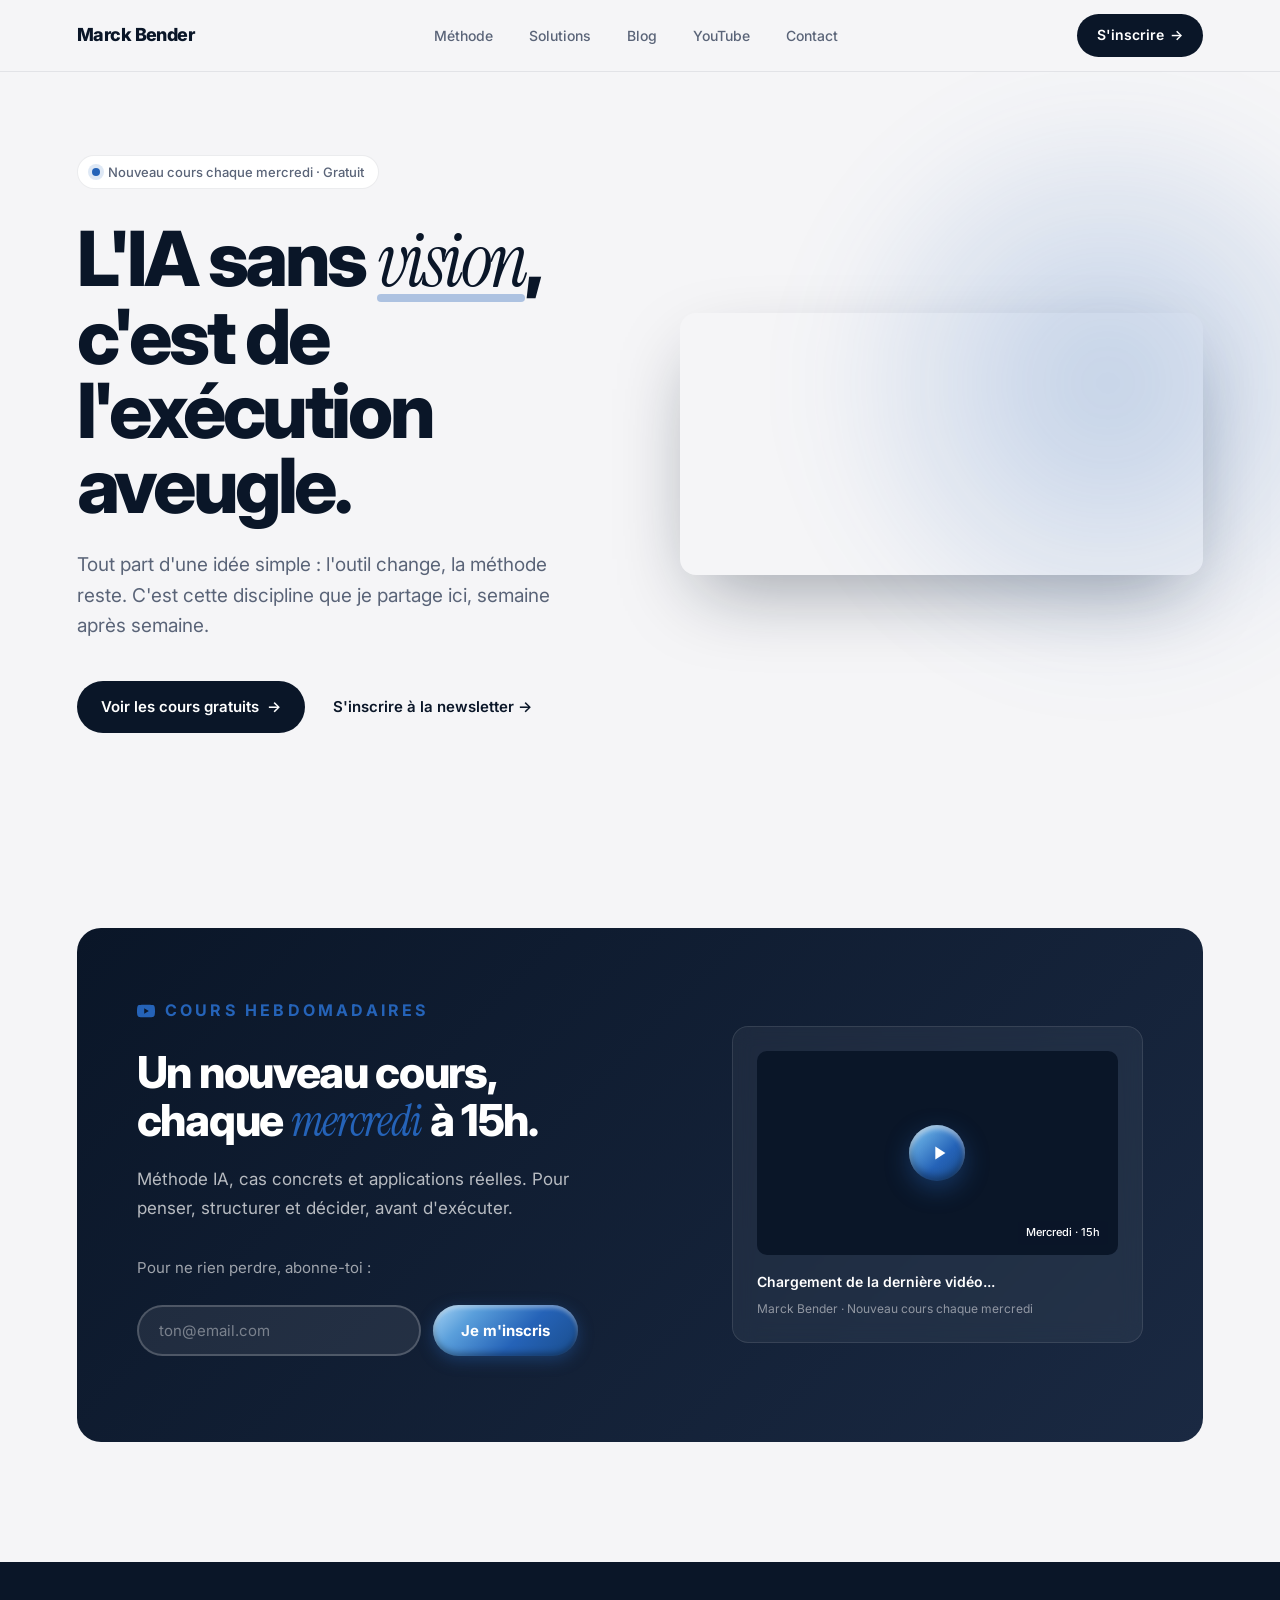
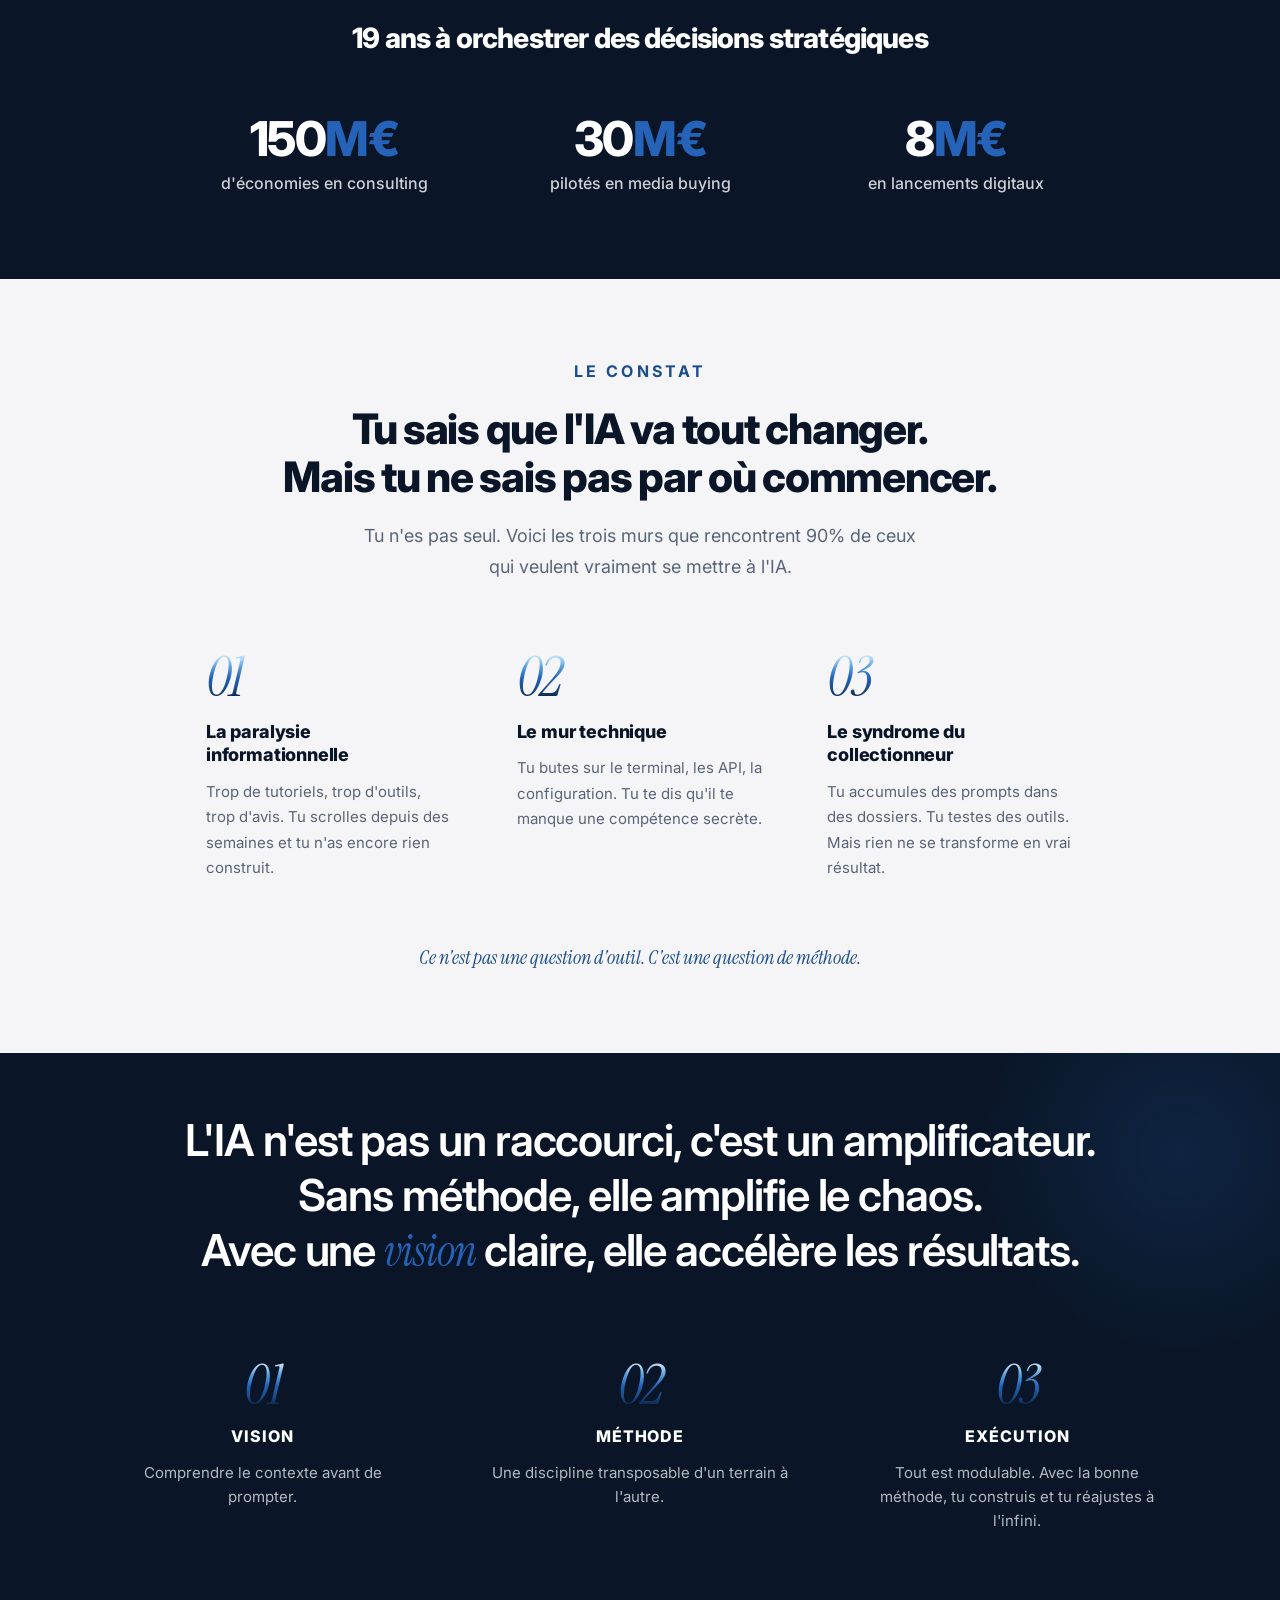
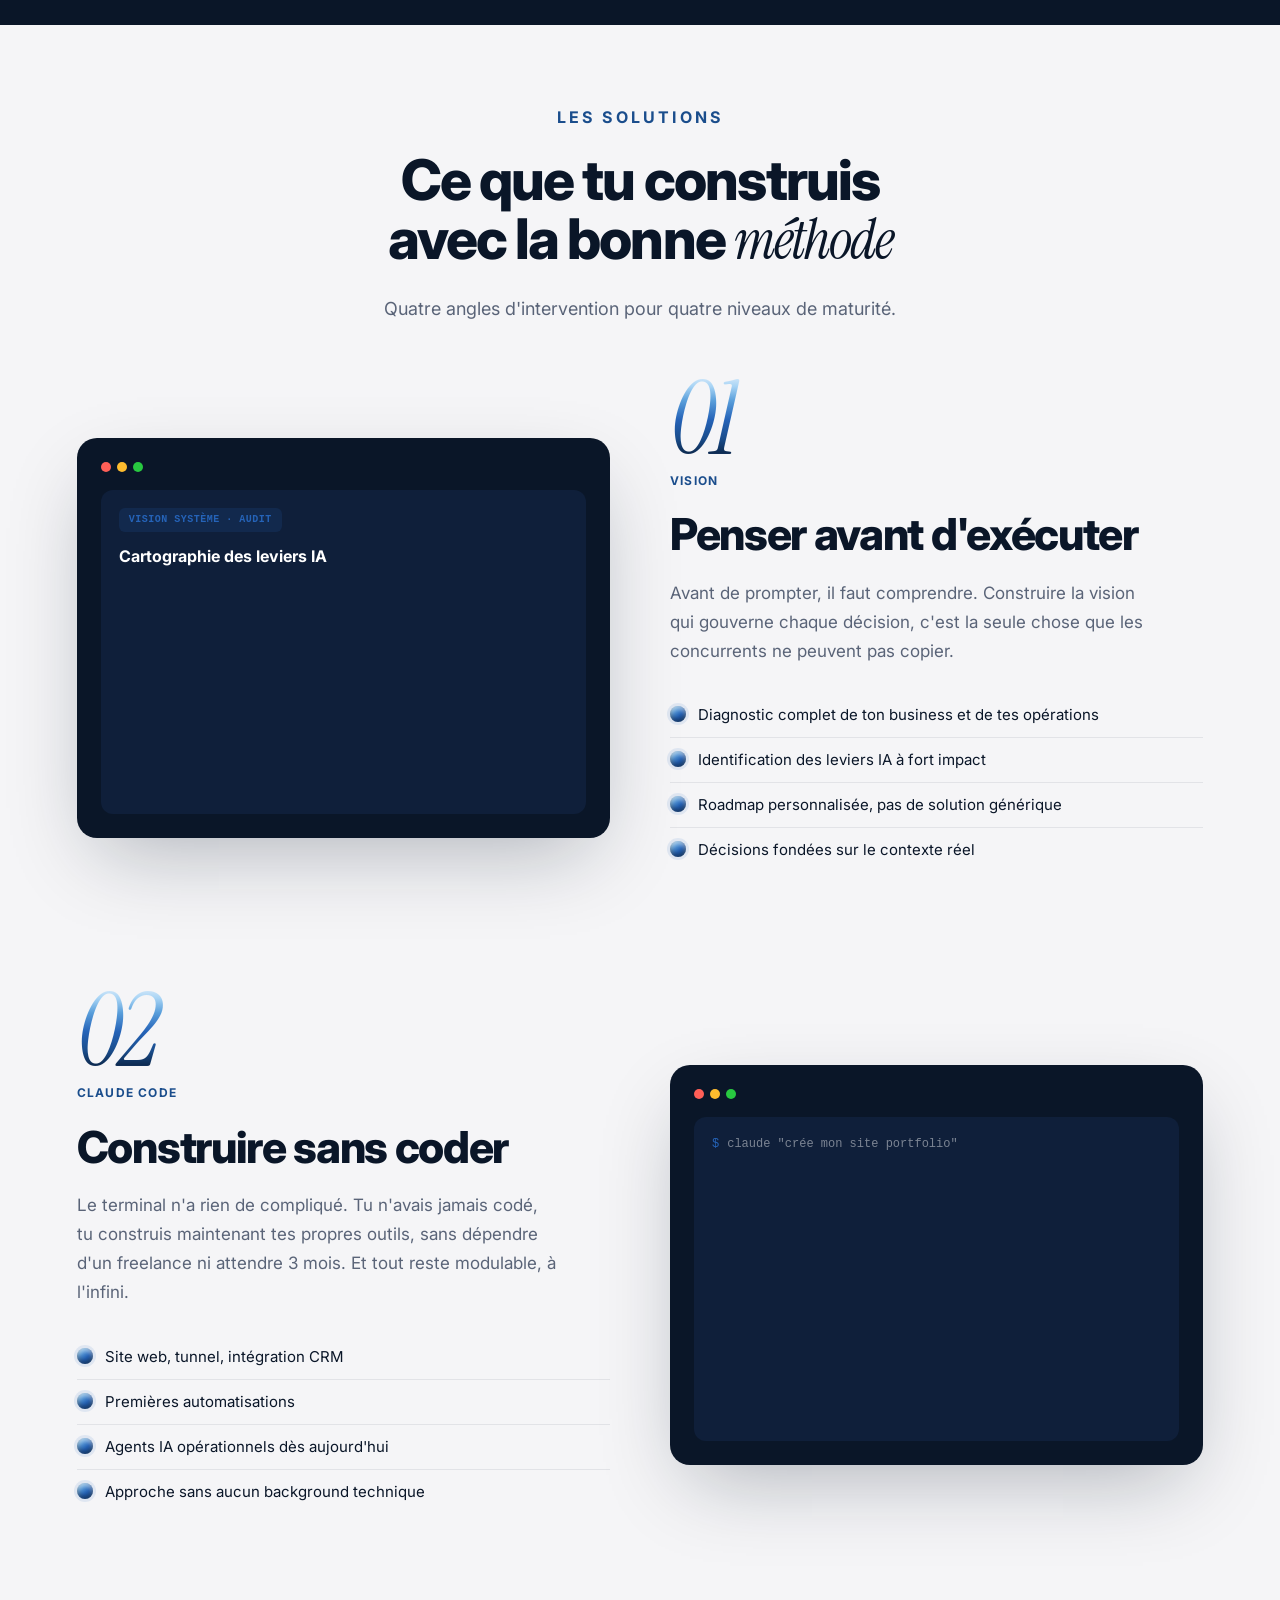
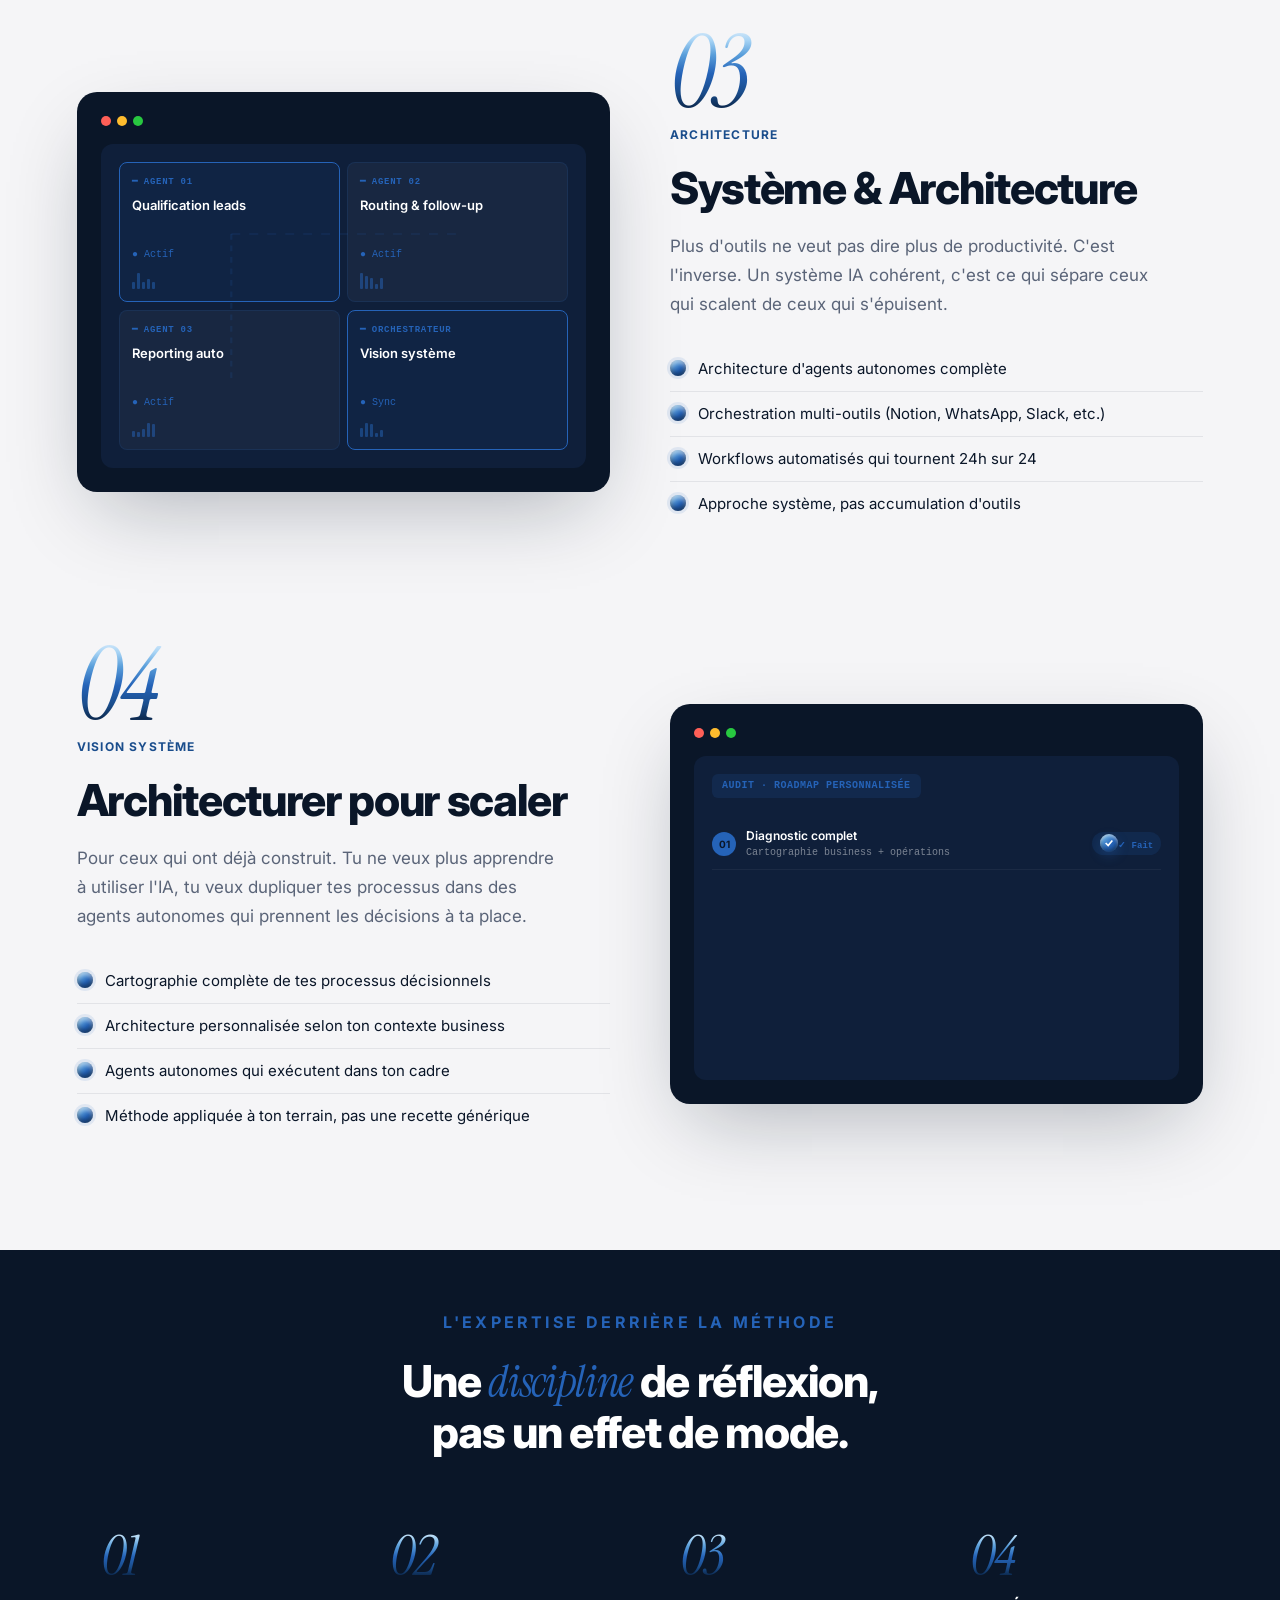
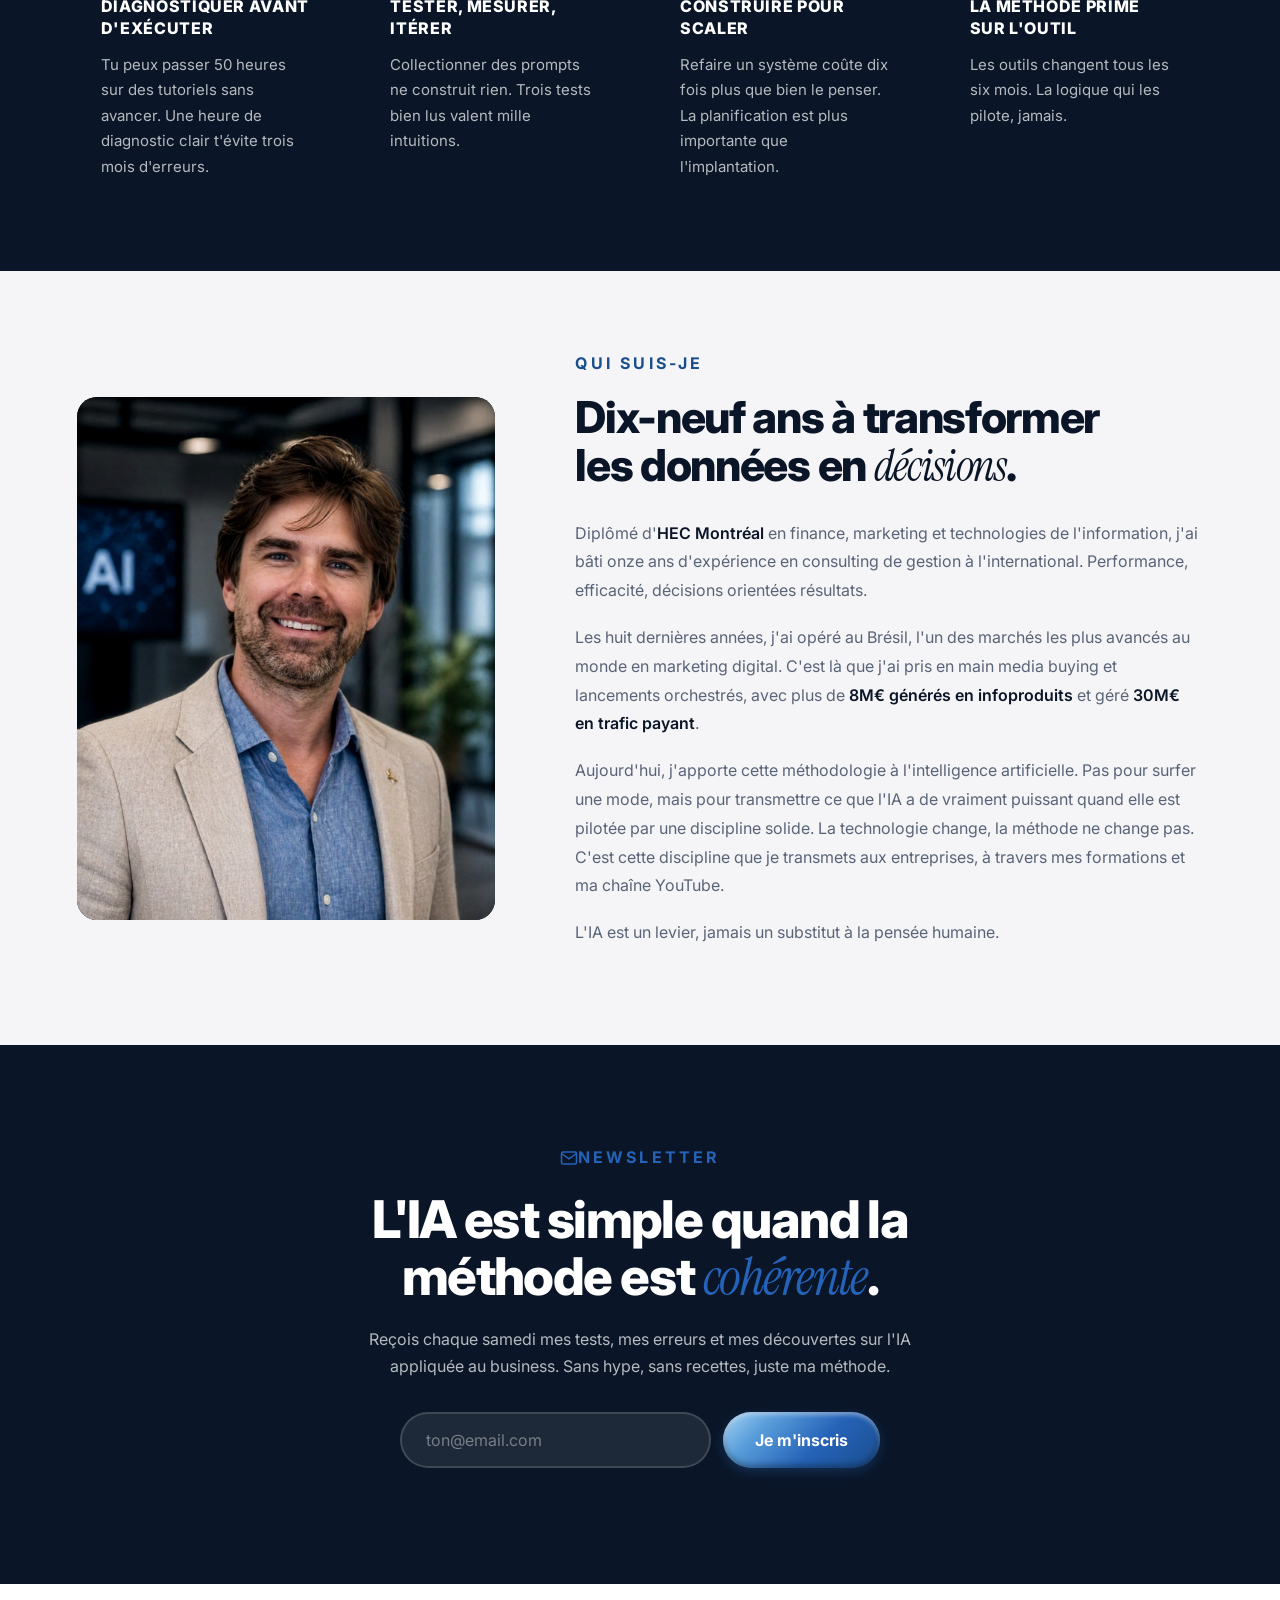
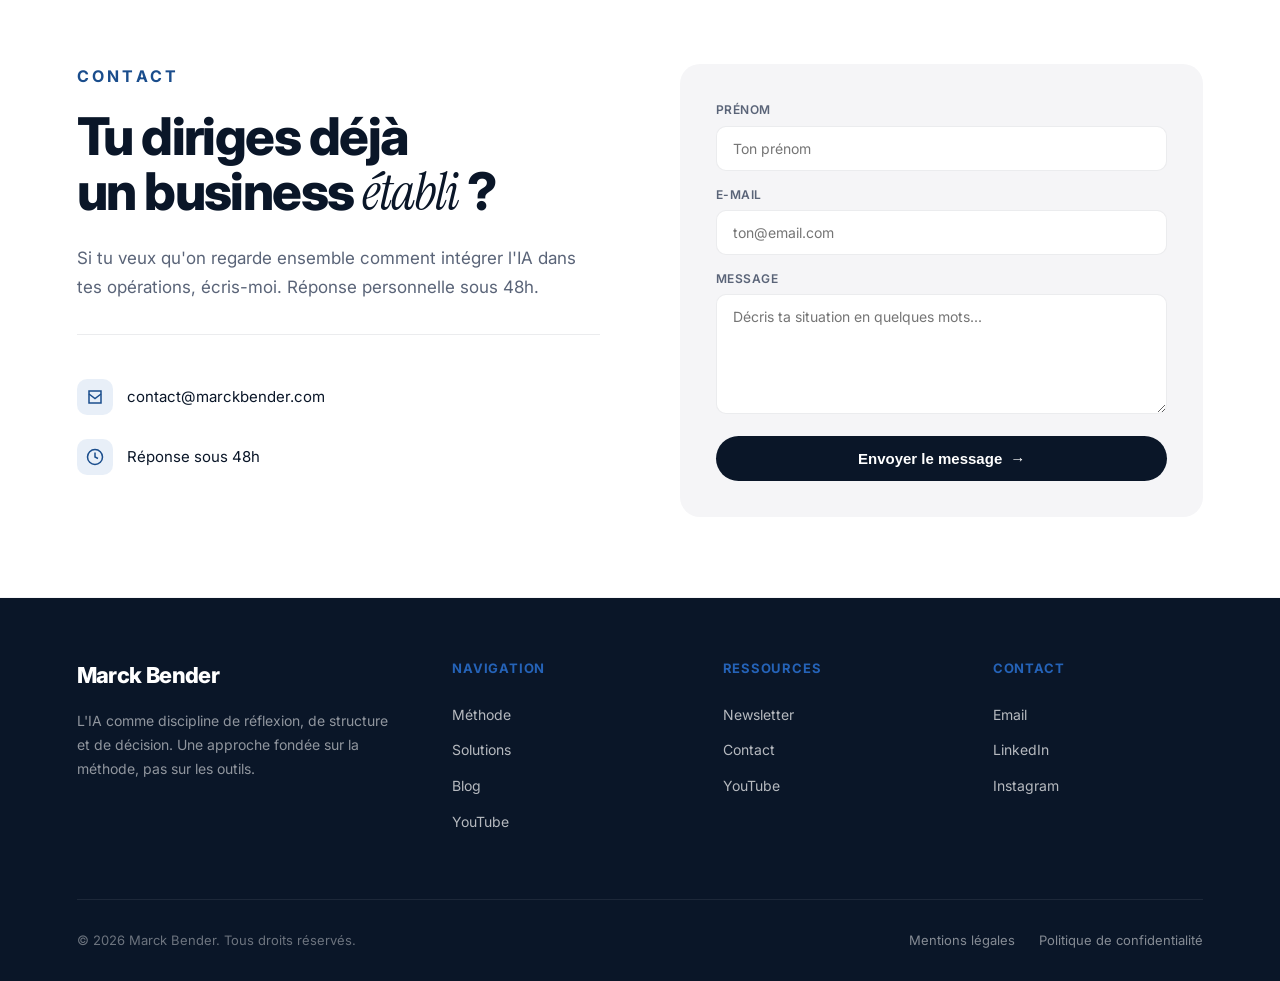
==== commit b166b87a: "Add mobile hamburger menu" ====
--- a/index.html
+++ b/index.html
@@ -47,6 +47,15 @@
   .nav-link-secondary { font-size: 14px; color: var(--text); text-decoration: none; font-weight: 500; }
   .nav-cta { background: var(--marine); color: white; font-weight: 600; font-size: 14px; padding: 10px 20px; border-radius: 100px; text-decoration: none; transition: all 0.2s; display: inline-flex; align-items: center; gap: 6px; }
   .nav-cta:hover { background: var(--marine-soft); transform: translateY(-1px); }
+  .nav-hamburger { display: none; background: none; border: none; cursor: pointer; padding: 8px; flex-direction: column; gap: 5px; }
+  .nav-hamburger span { display: block; width: 22px; height: 2px; background: var(--marine); border-radius: 2px; transition: all 0.3s; }
+  .nav-hamburger.active span:nth-child(1) { transform: rotate(45deg) translate(5px, 5px); }
+  .nav-hamburger.active span:nth-child(2) { opacity: 0; }
+  .nav-hamburger.active span:nth-child(3) { transform: rotate(-45deg) translate(5px, -5px); }
+  .mobile-menu { display: none; position: fixed; top: 64px; left: 0; right: 0; background: var(--bg); border-bottom: 2px solid var(--border); padding: 24px 5%; z-index: 999; transform: translateY(-10px); opacity: 0; transition: all 0.3s ease; }
+  .mobile-menu.show { display: block; transform: translateY(0); opacity: 1; }
+  .mobile-menu a { display: block; font-size: 18px; font-weight: 600; color: var(--marine); text-decoration: none; padding: 14px 0; border-bottom: 1px solid var(--border); }
+  .mobile-menu a:last-child { border-bottom: none; }
 
   /* === HERO === */
   .hero { padding: 140px 6% 80px; min-height: 92vh; display: flex; align-items: center; position: relative; overflow: hidden; }
@@ -546,6 +555,7 @@
   @media (max-width: 700px) {
     nav { padding: 0 5%; height: 64px; }
     .nav-links, .nav-link-secondary { display: none; }
+    .nav-hamburger { display: flex; }
     section.sec, .bigidea, .stats, .bio, .philo, .offres, .youtube-sec, .contact, .solutions { padding-left: 5%; padding-right: 5%; }
     .hero { padding: 110px 5% 60px; }
     .bigidea-box { padding: 50px 30px; }
@@ -580,8 +590,17 @@
   </ul>
   <div class="nav-actions">
     <a href="#newsletter" class="nav-cta">S'inscrire <span>→</span></a>
+    <button class="nav-hamburger" id="nav-hamburger" aria-label="Menu"><span></span><span></span><span></span></button>
   </div>
 </nav>
+<div class="mobile-menu" id="mobile-menu">
+  <a href="#methode">Méthode</a>
+  <a href="#solutions">Solutions</a>
+  <a href="/blog">Blog</a>
+  <a href="#youtube">YouTube</a>
+  <a href="#contact">Contact</a>
+  <a href="#newsletter">S'inscrire</a>
+</div>
 
 <!-- ============== HERO ============== -->
 <section class="hero">
@@ -1074,6 +1093,22 @@
 
 <script>
 // === MAIN SCRIPTS (scroll reveal, youtube, newsletter, nav) ===
+  // Mobile menu
+  const hamburger = document.getElementById('nav-hamburger');
+  const mobileMenu = document.getElementById('mobile-menu');
+  if (hamburger && mobileMenu) {
+    hamburger.addEventListener('click', () => {
+      hamburger.classList.toggle('active');
+      mobileMenu.classList.toggle('show');
+    });
+    mobileMenu.querySelectorAll('a').forEach(a => {
+      a.addEventListener('click', () => {
+        hamburger.classList.remove('active');
+        mobileMenu.classList.remove('show');
+      });
+    });
+  }
+
   // Reveal on scroll
   const io = new IntersectionObserver((entries) => {
     entries.forEach(e => {
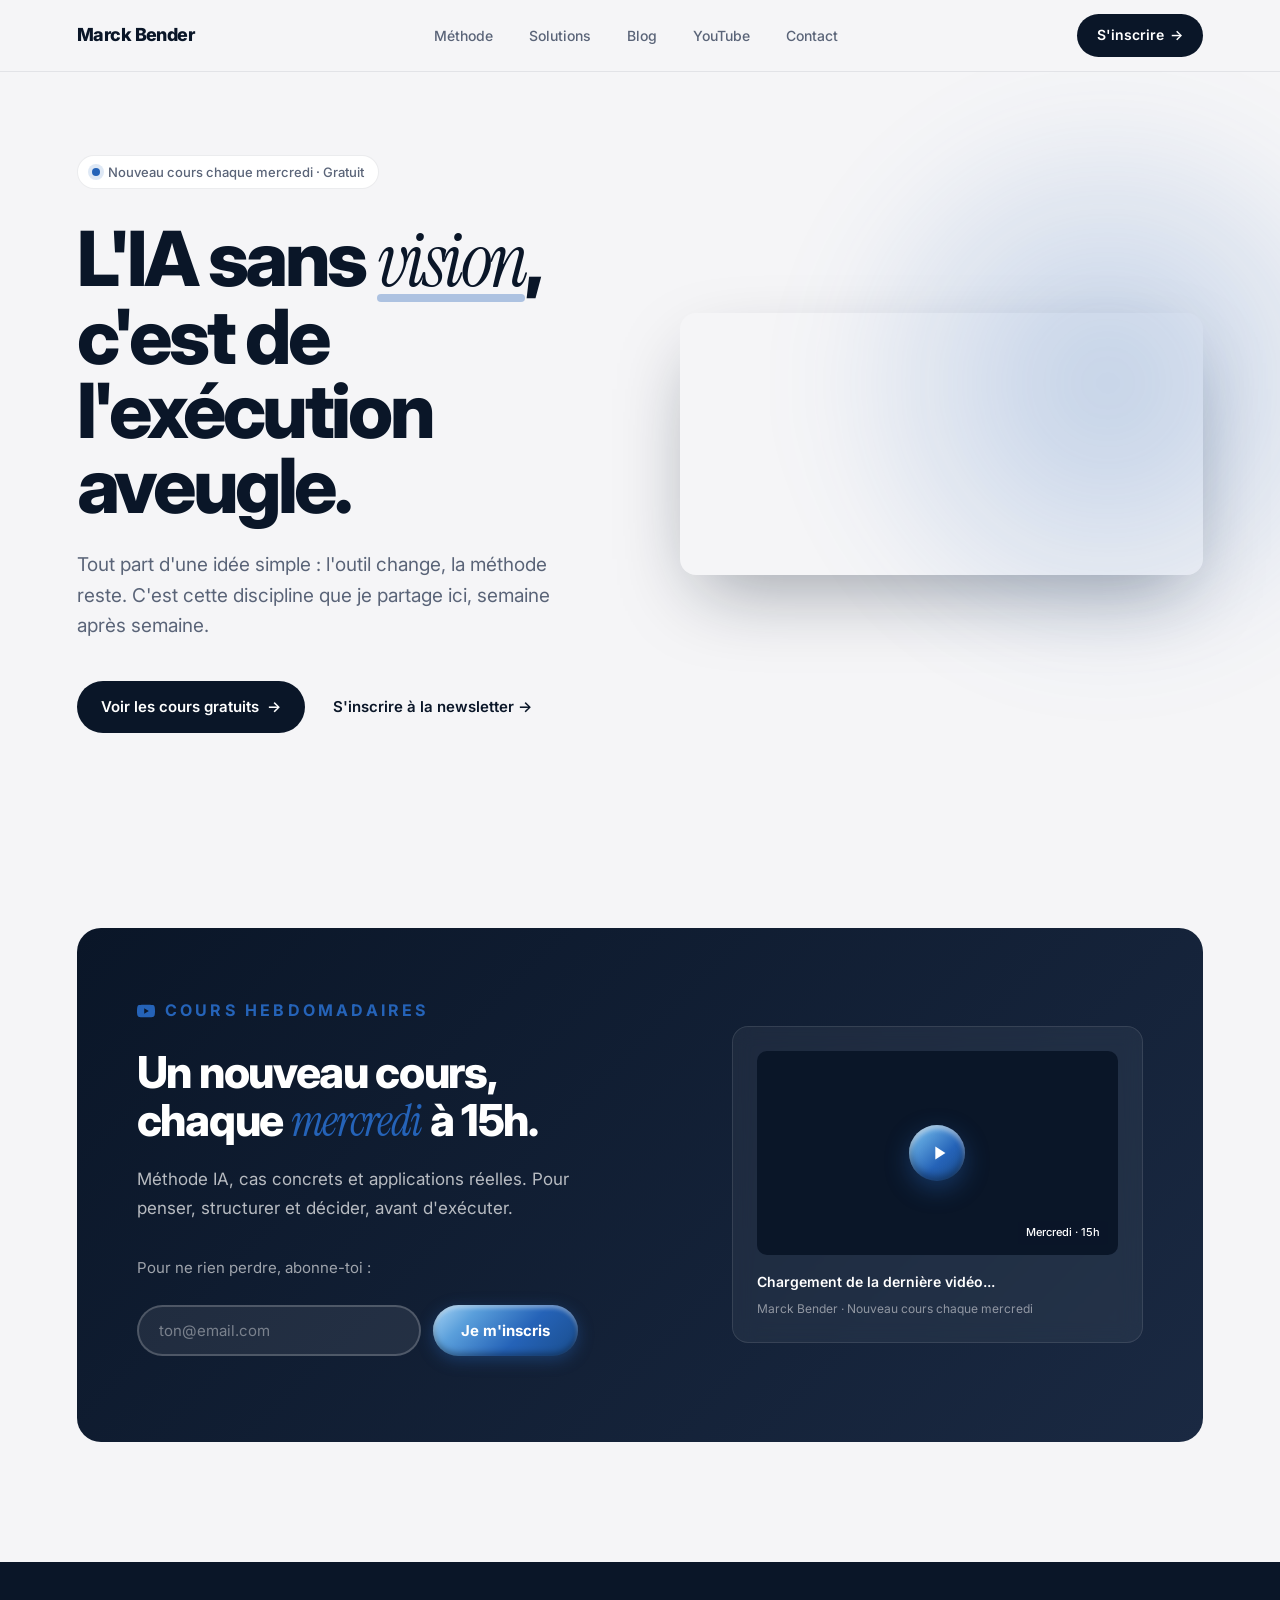
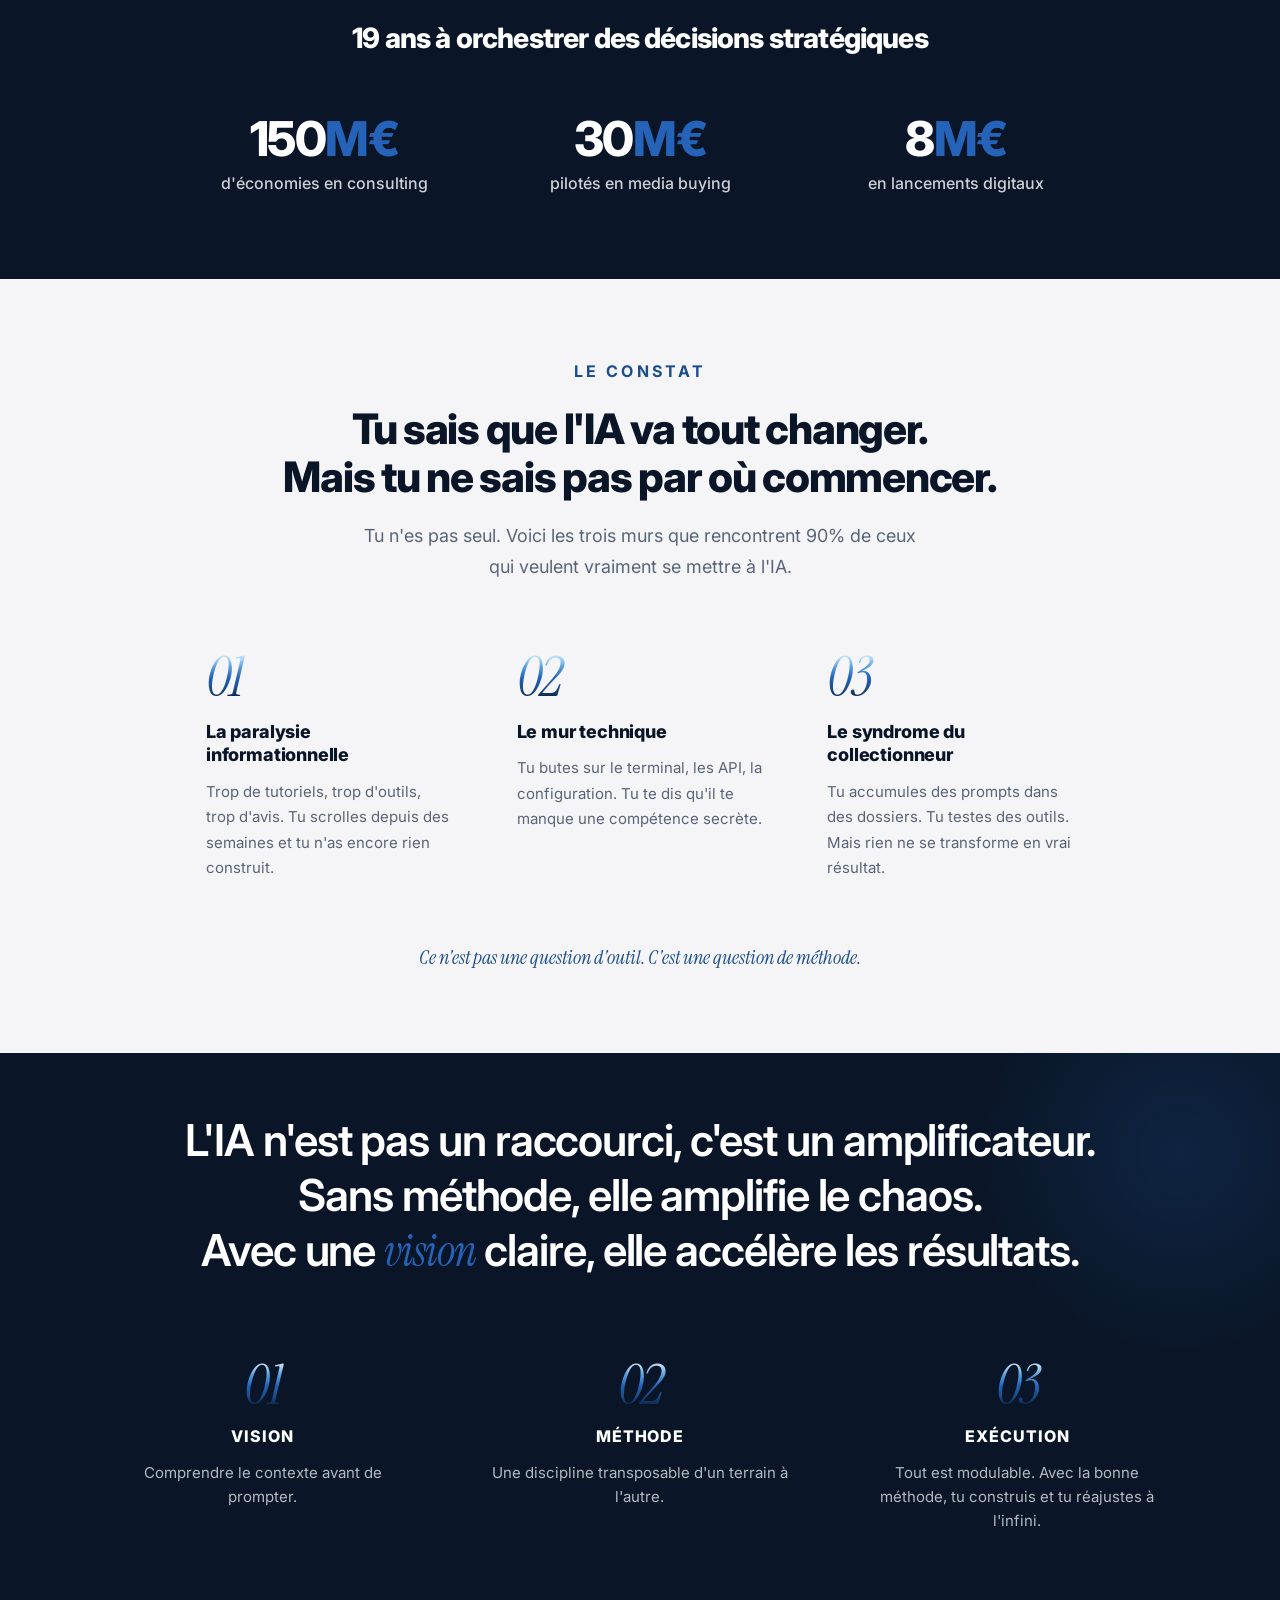
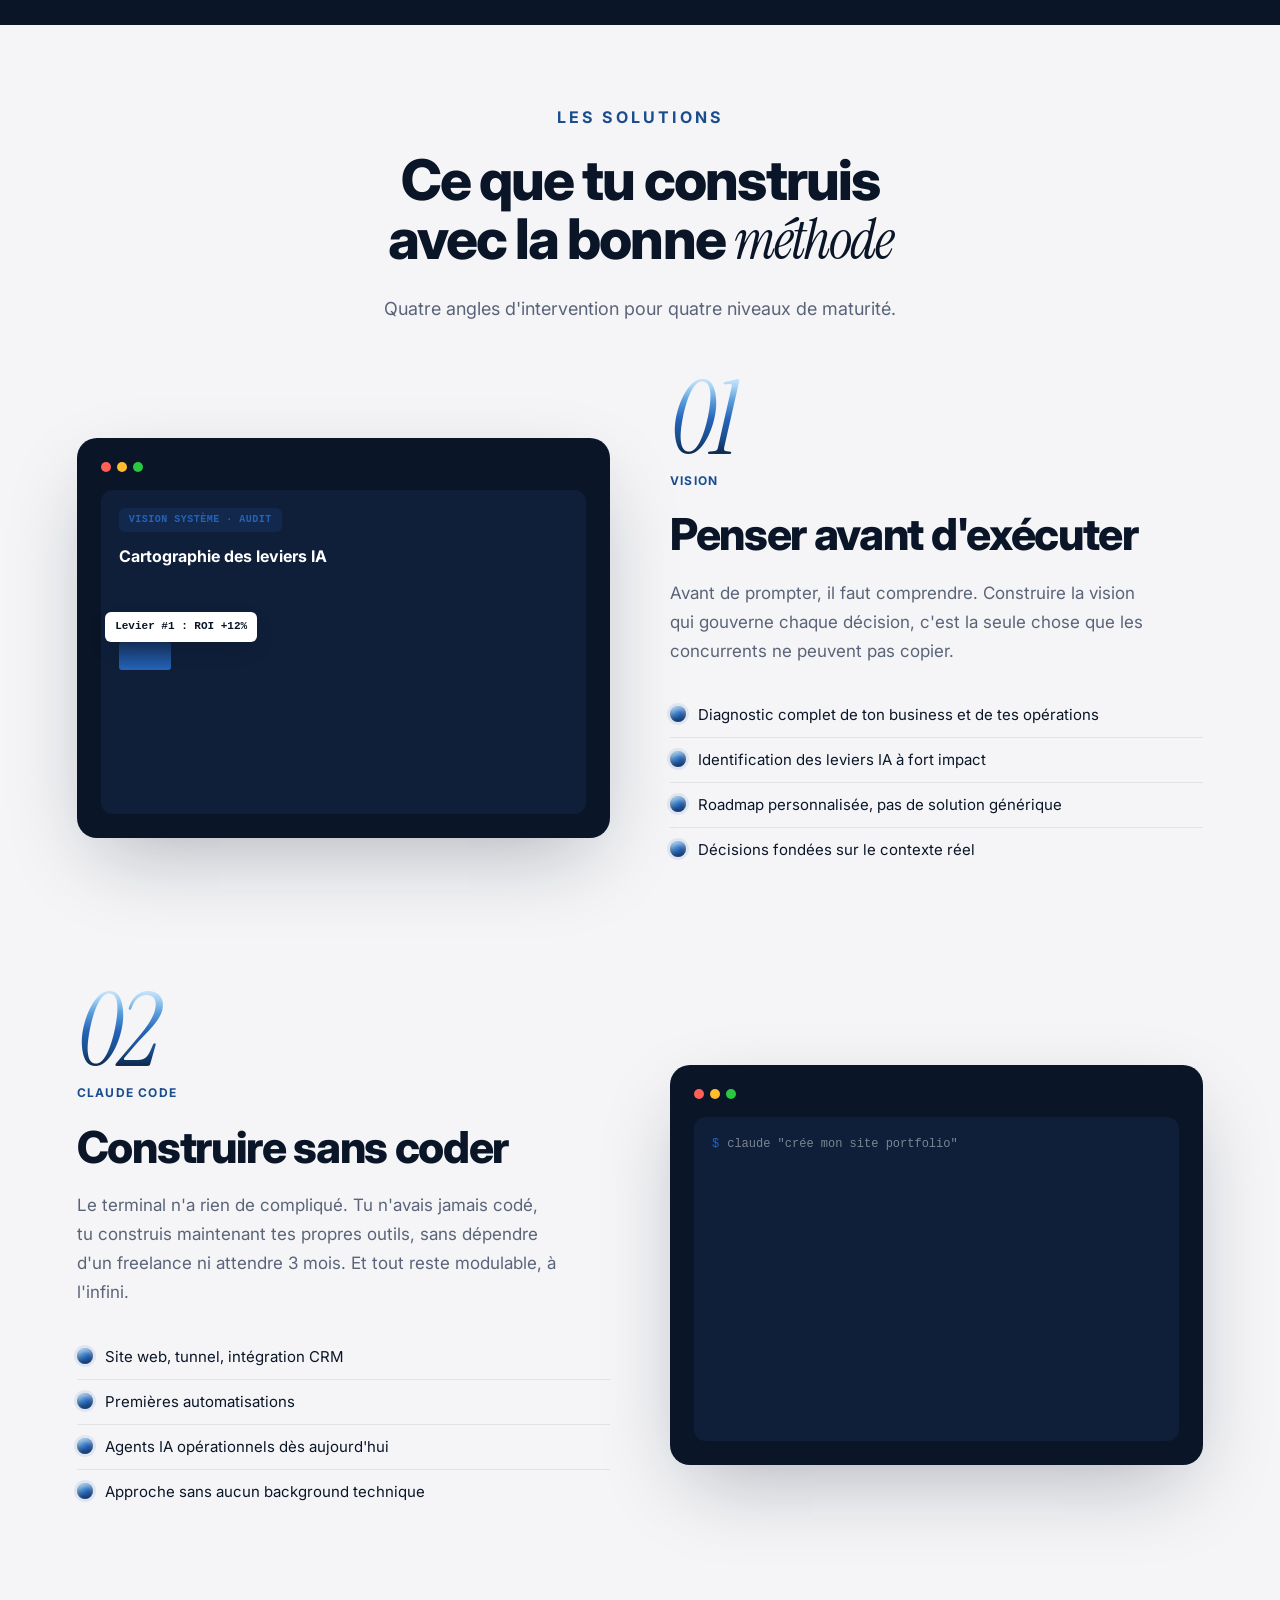
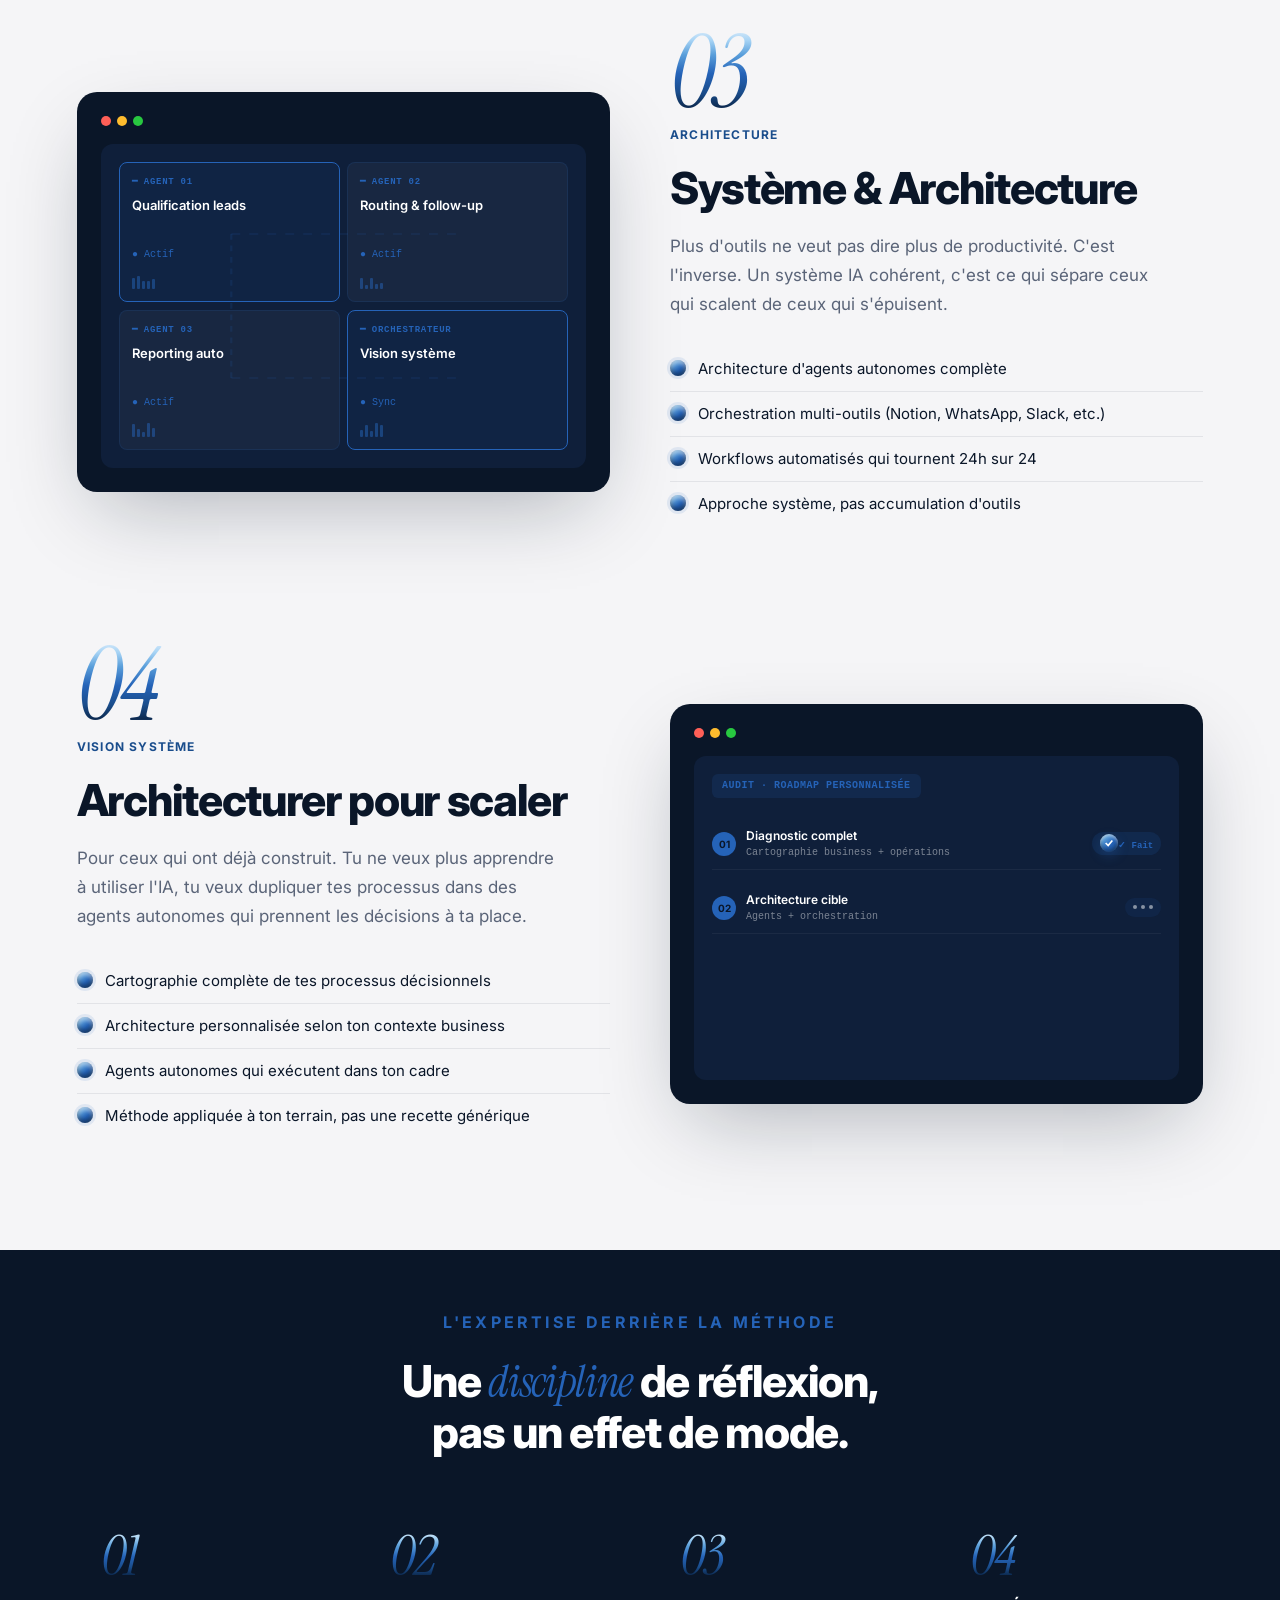
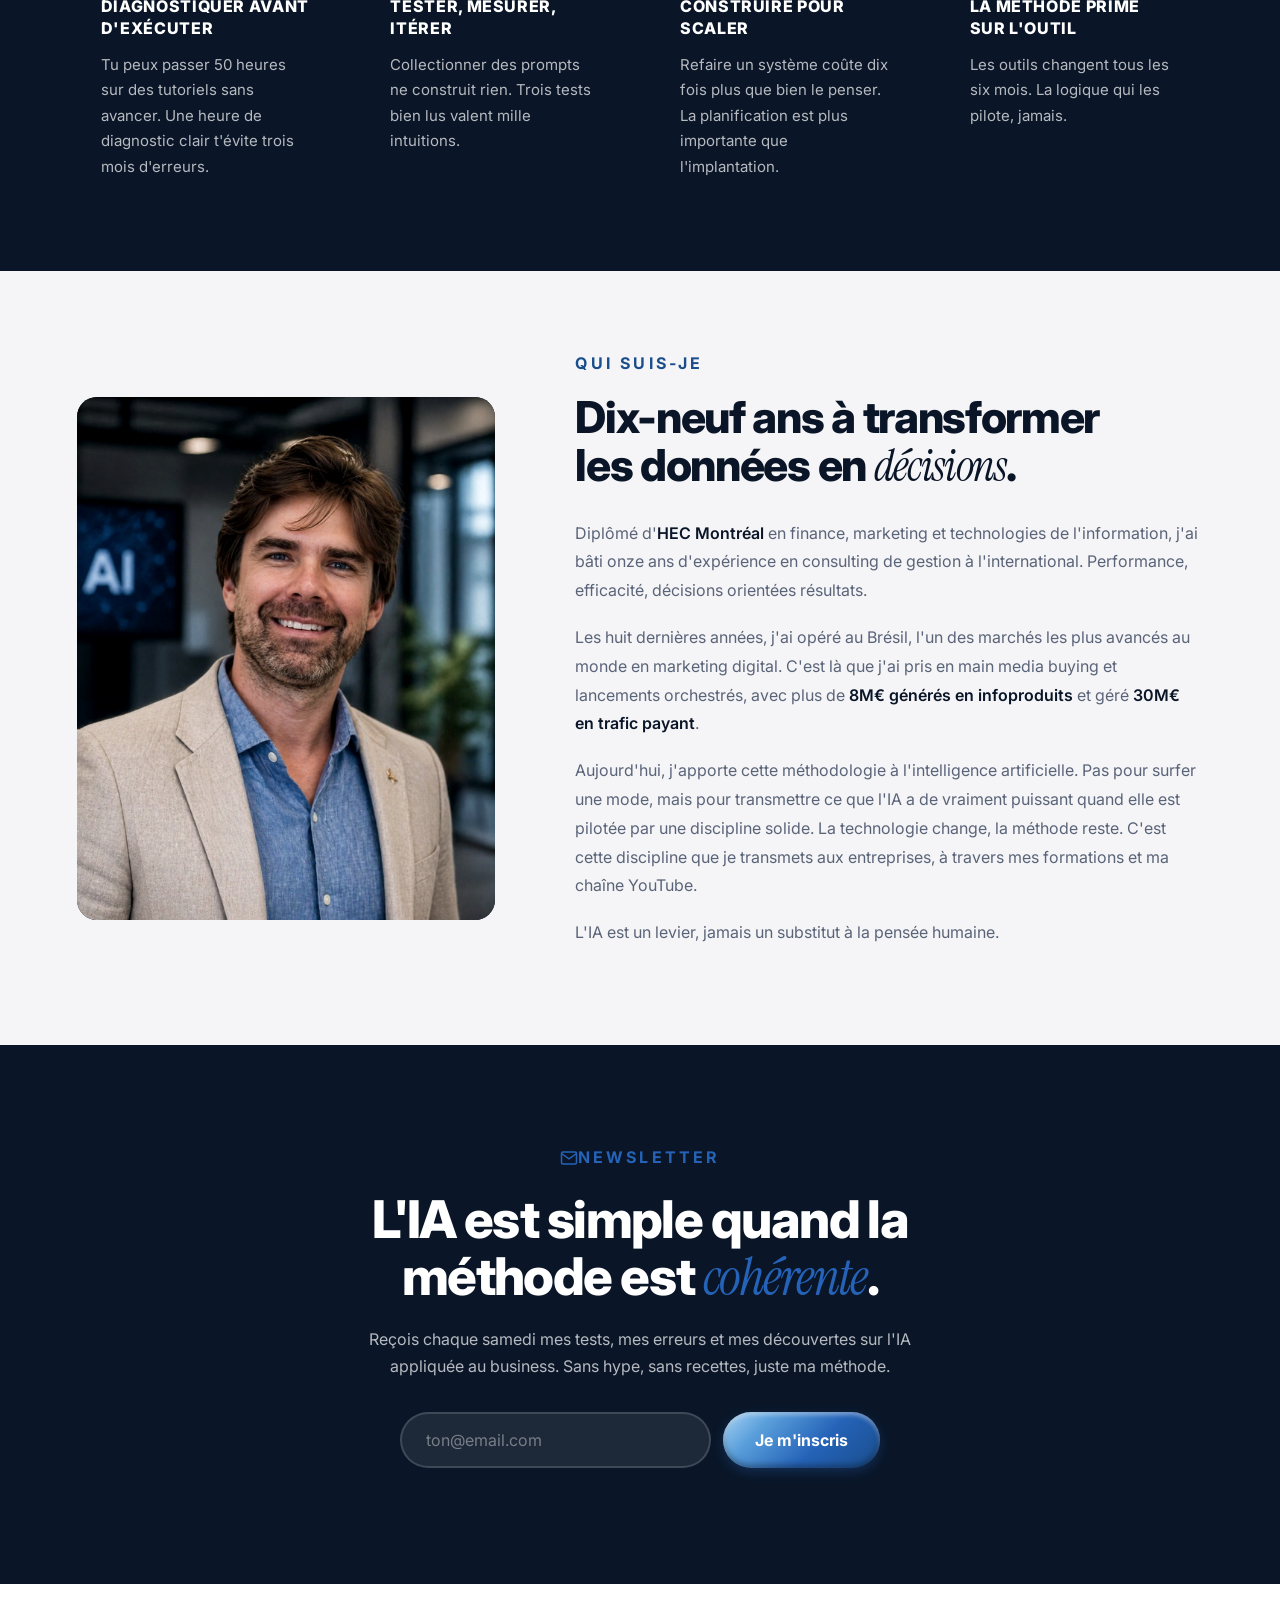
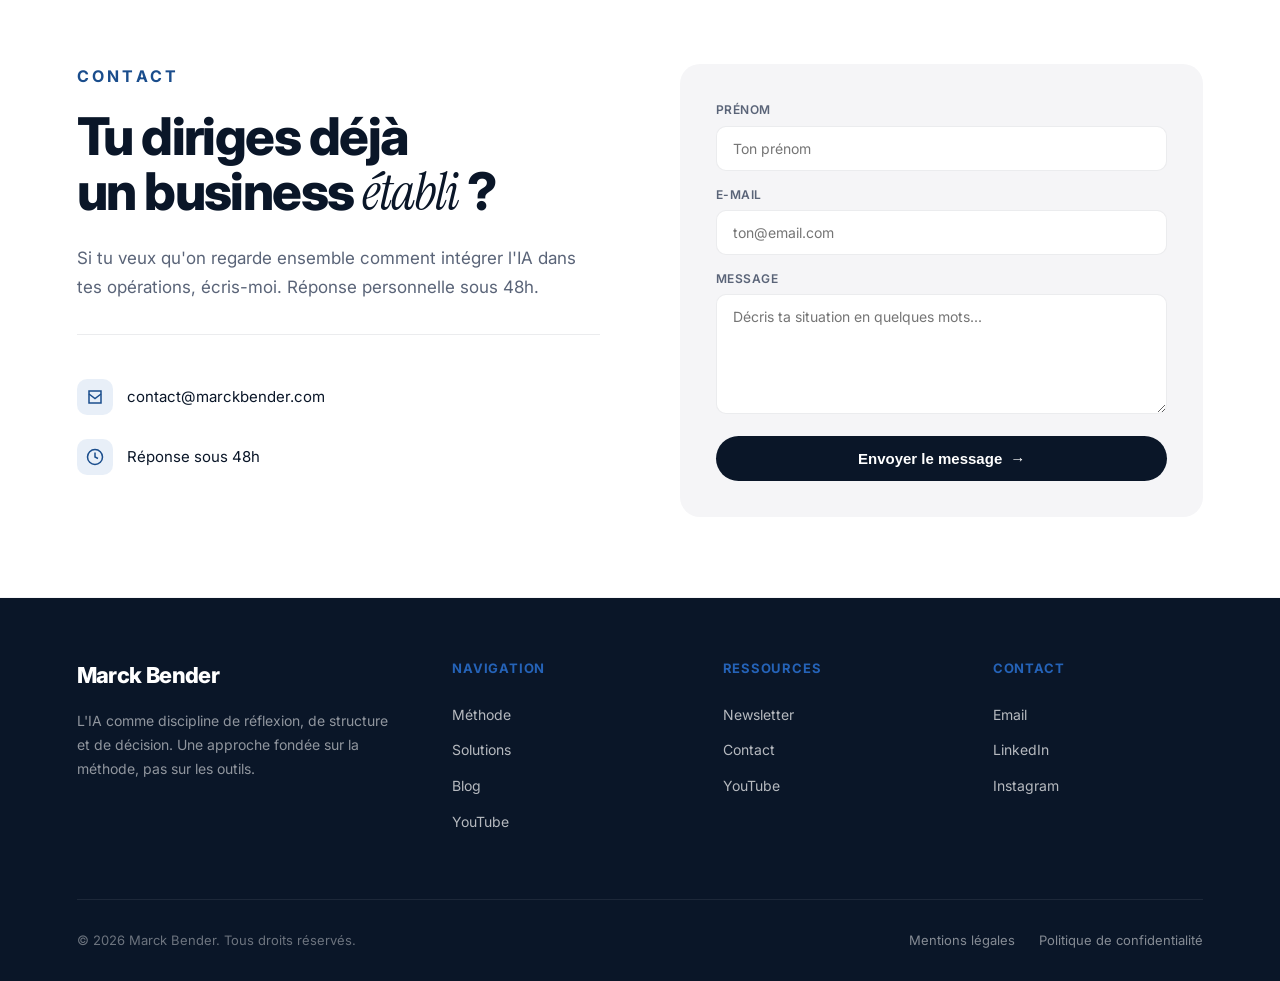
==== commit 1764e2da: "Update bio tagline: "la méthode ne change pas" → "la méthode reste" Co-Authored-By: Claude Opus 4.7 " ====
--- a/index.html
+++ b/index.html
@@ -980,7 +980,7 @@
       <h2>Dix-neuf ans à transformer<br>les données en <em>décisions</em>.</h2>
       <p>Diplômé d'<strong>HEC Montréal</strong> en finance, marketing et technologies de l'information, j'ai bâti onze ans d'expérience en consulting de gestion à l'international. Performance, efficacité, décisions orientées résultats.</p>
       <p>Les huit dernières années, j'ai opéré au Brésil, l'un des marchés les plus avancés au monde en marketing digital. C'est là que j'ai pris en main media buying et lancements orchestrés, avec plus de <strong>8M€ générés en infoproduits</strong> et géré <strong>30M€ en trafic payant</strong>.</p>
-      <p>Aujourd'hui, j'apporte cette méthodologie à l'intelligence artificielle. Pas pour surfer une mode, mais pour transmettre ce que l'IA a de vraiment puissant quand elle est pilotée par une discipline solide. La technologie change, la méthode ne change pas. C'est cette discipline que je transmets aux entreprises, à travers mes formations et ma chaîne YouTube.</p>
+      <p>Aujourd'hui, j'apporte cette méthodologie à l'intelligence artificielle. Pas pour surfer une mode, mais pour transmettre ce que l'IA a de vraiment puissant quand elle est pilotée par une discipline solide. La technologie change, la méthode reste. C'est cette discipline que je transmets aux entreprises, à travers mes formations et ma chaîne YouTube.</p>
       <p>L'IA est un levier, jamais un substitut à la pensée humaine.</p>
     </div>
   </div>
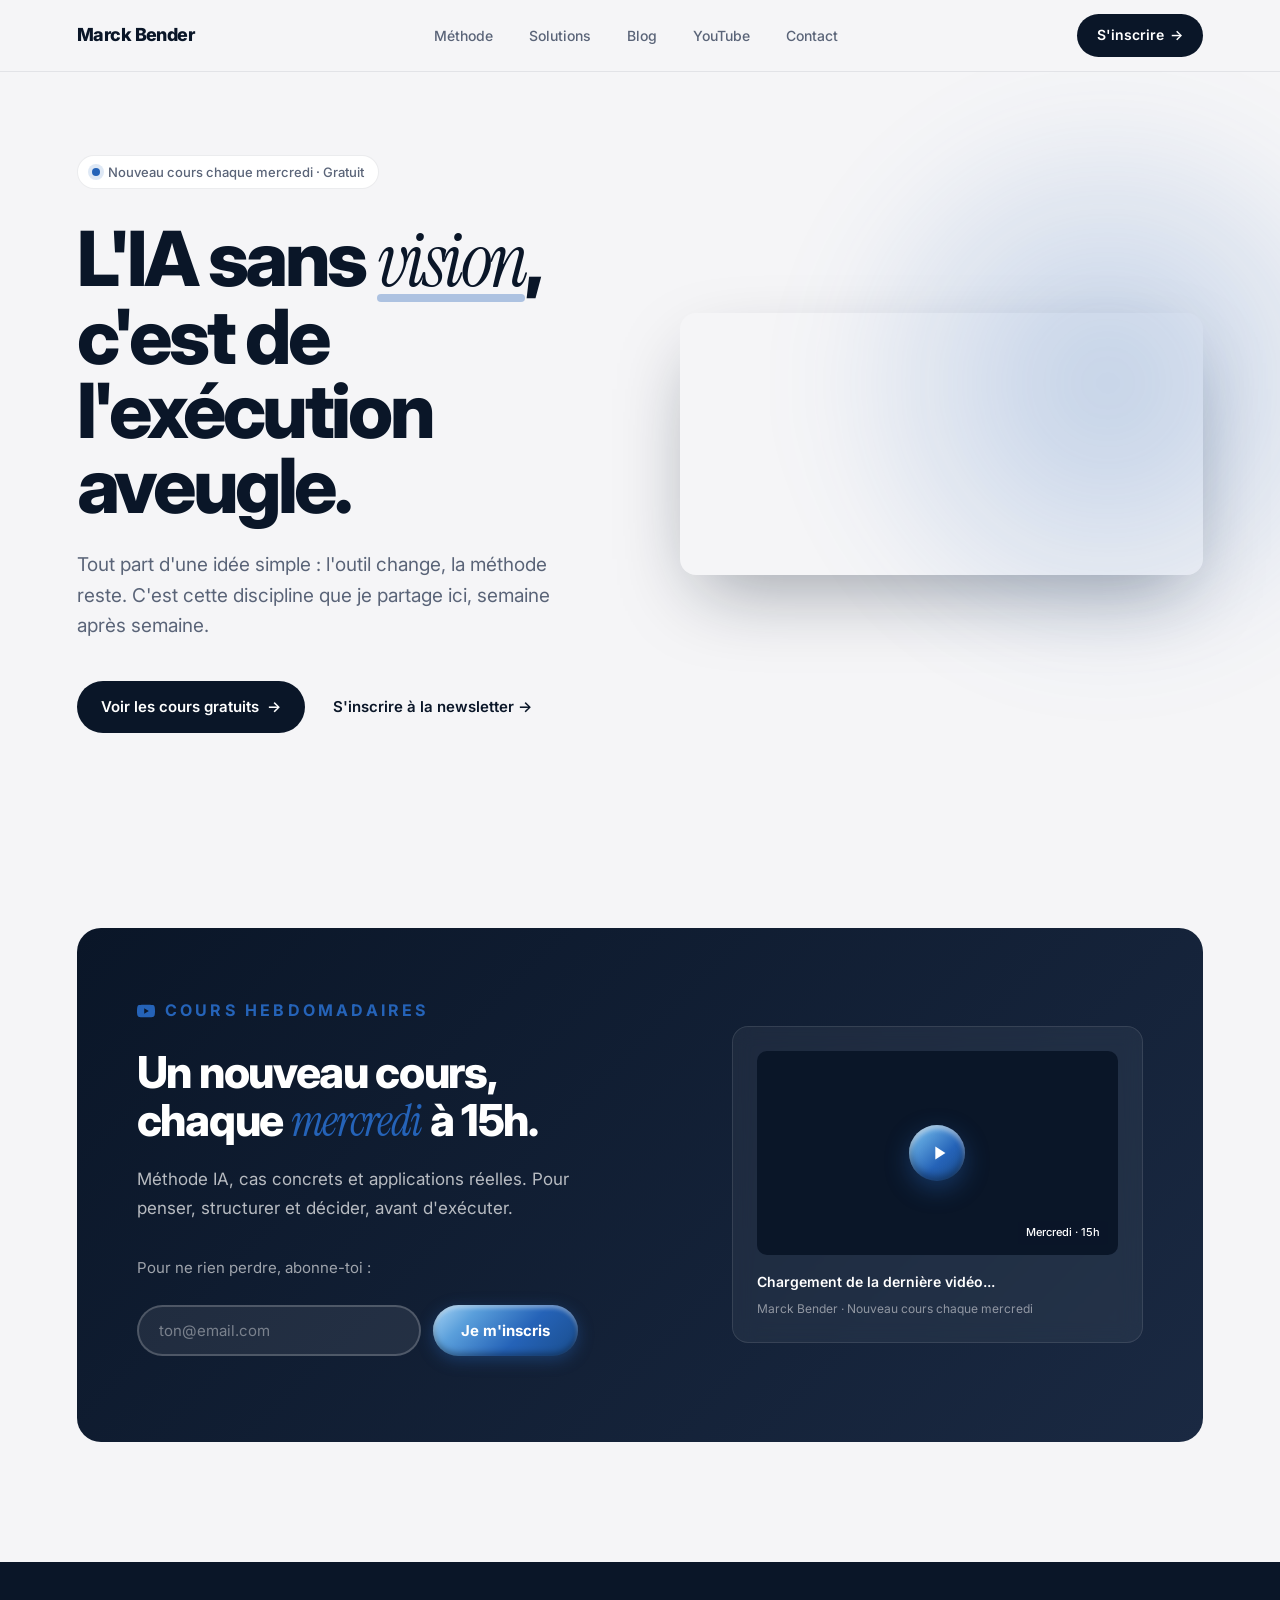
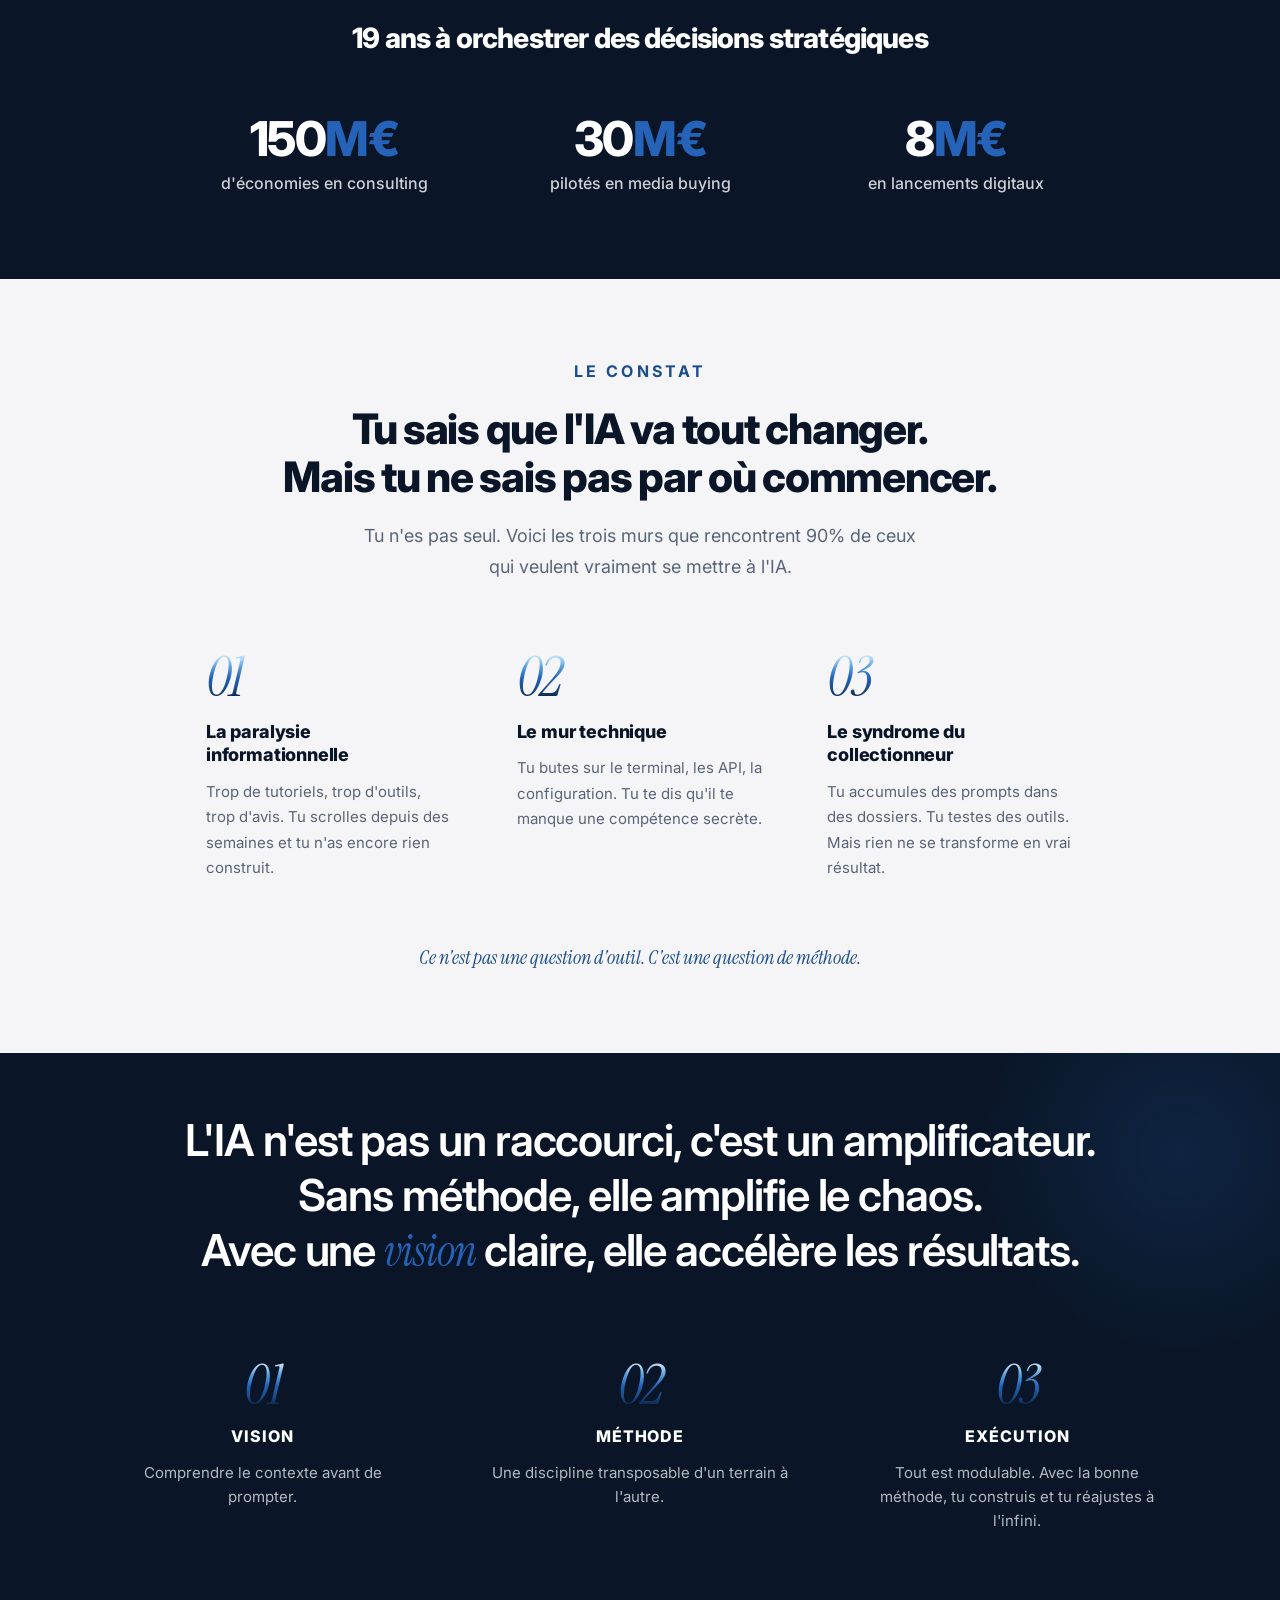
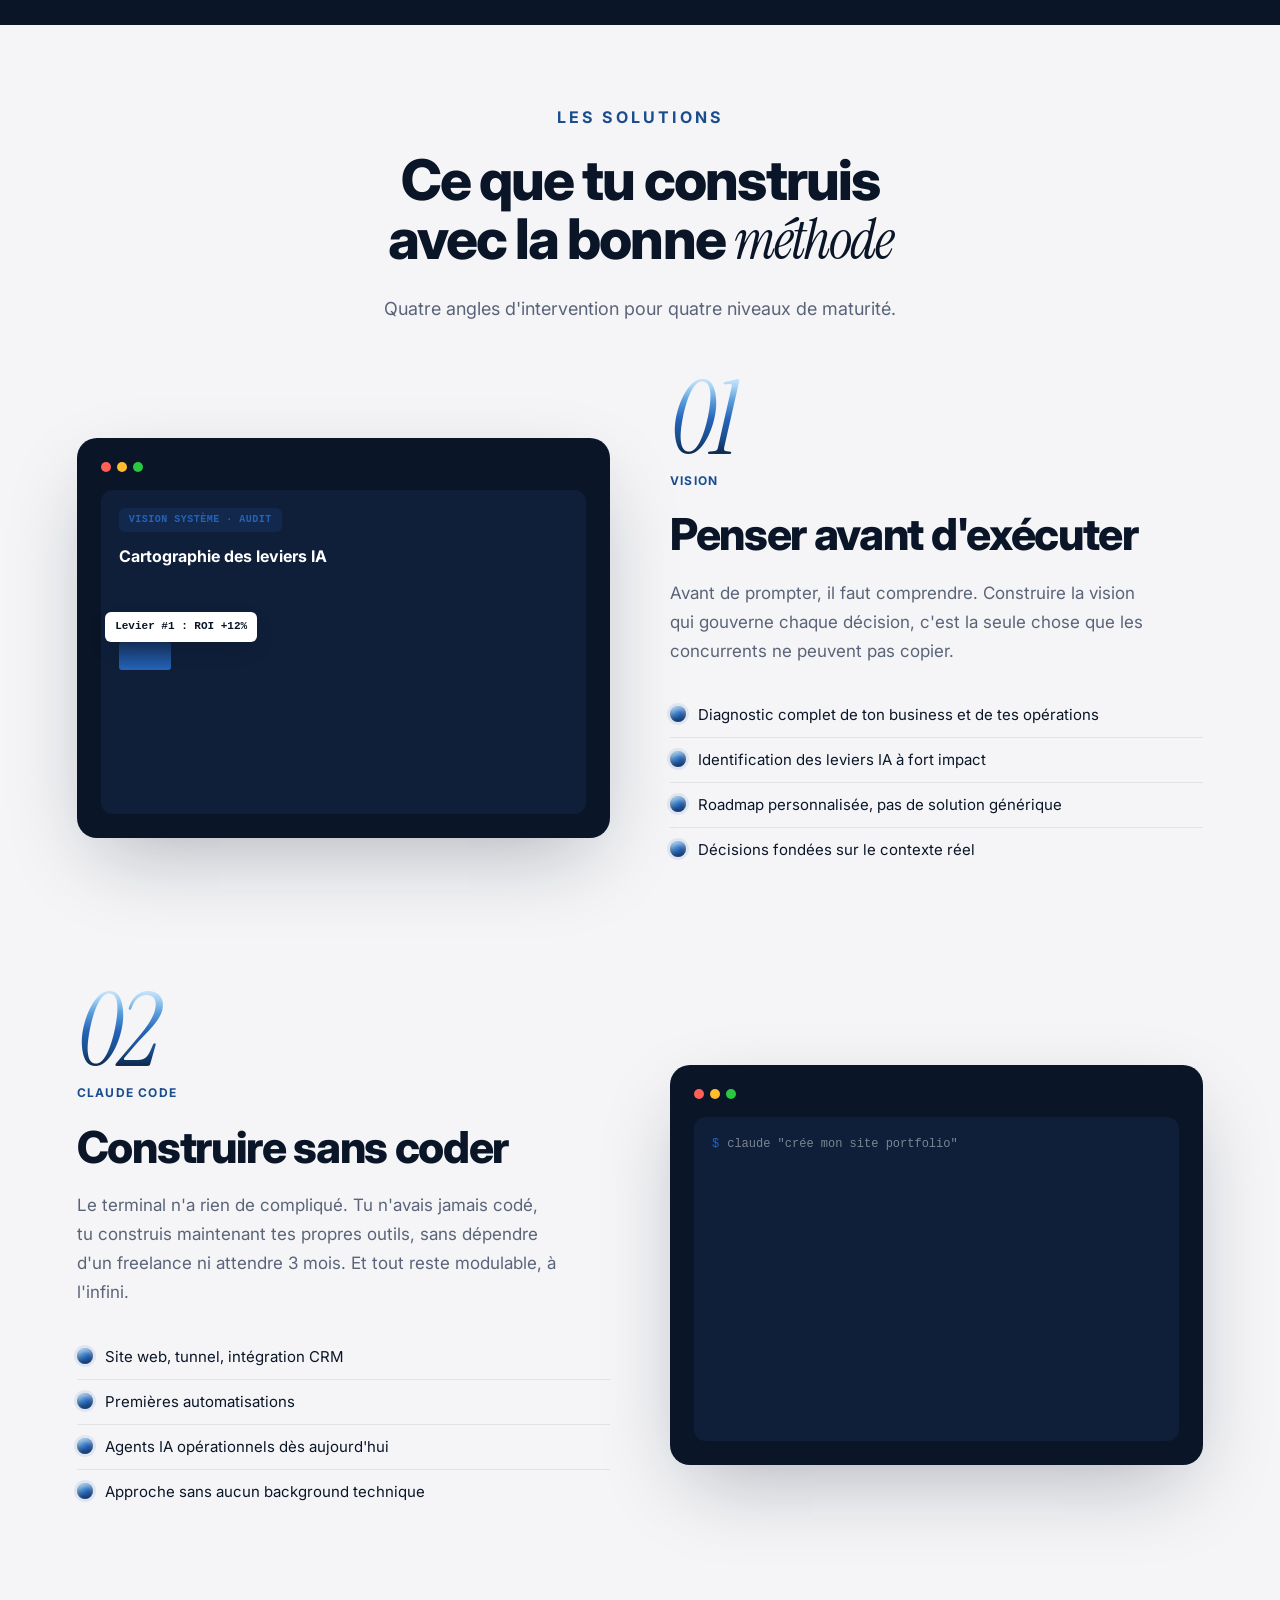
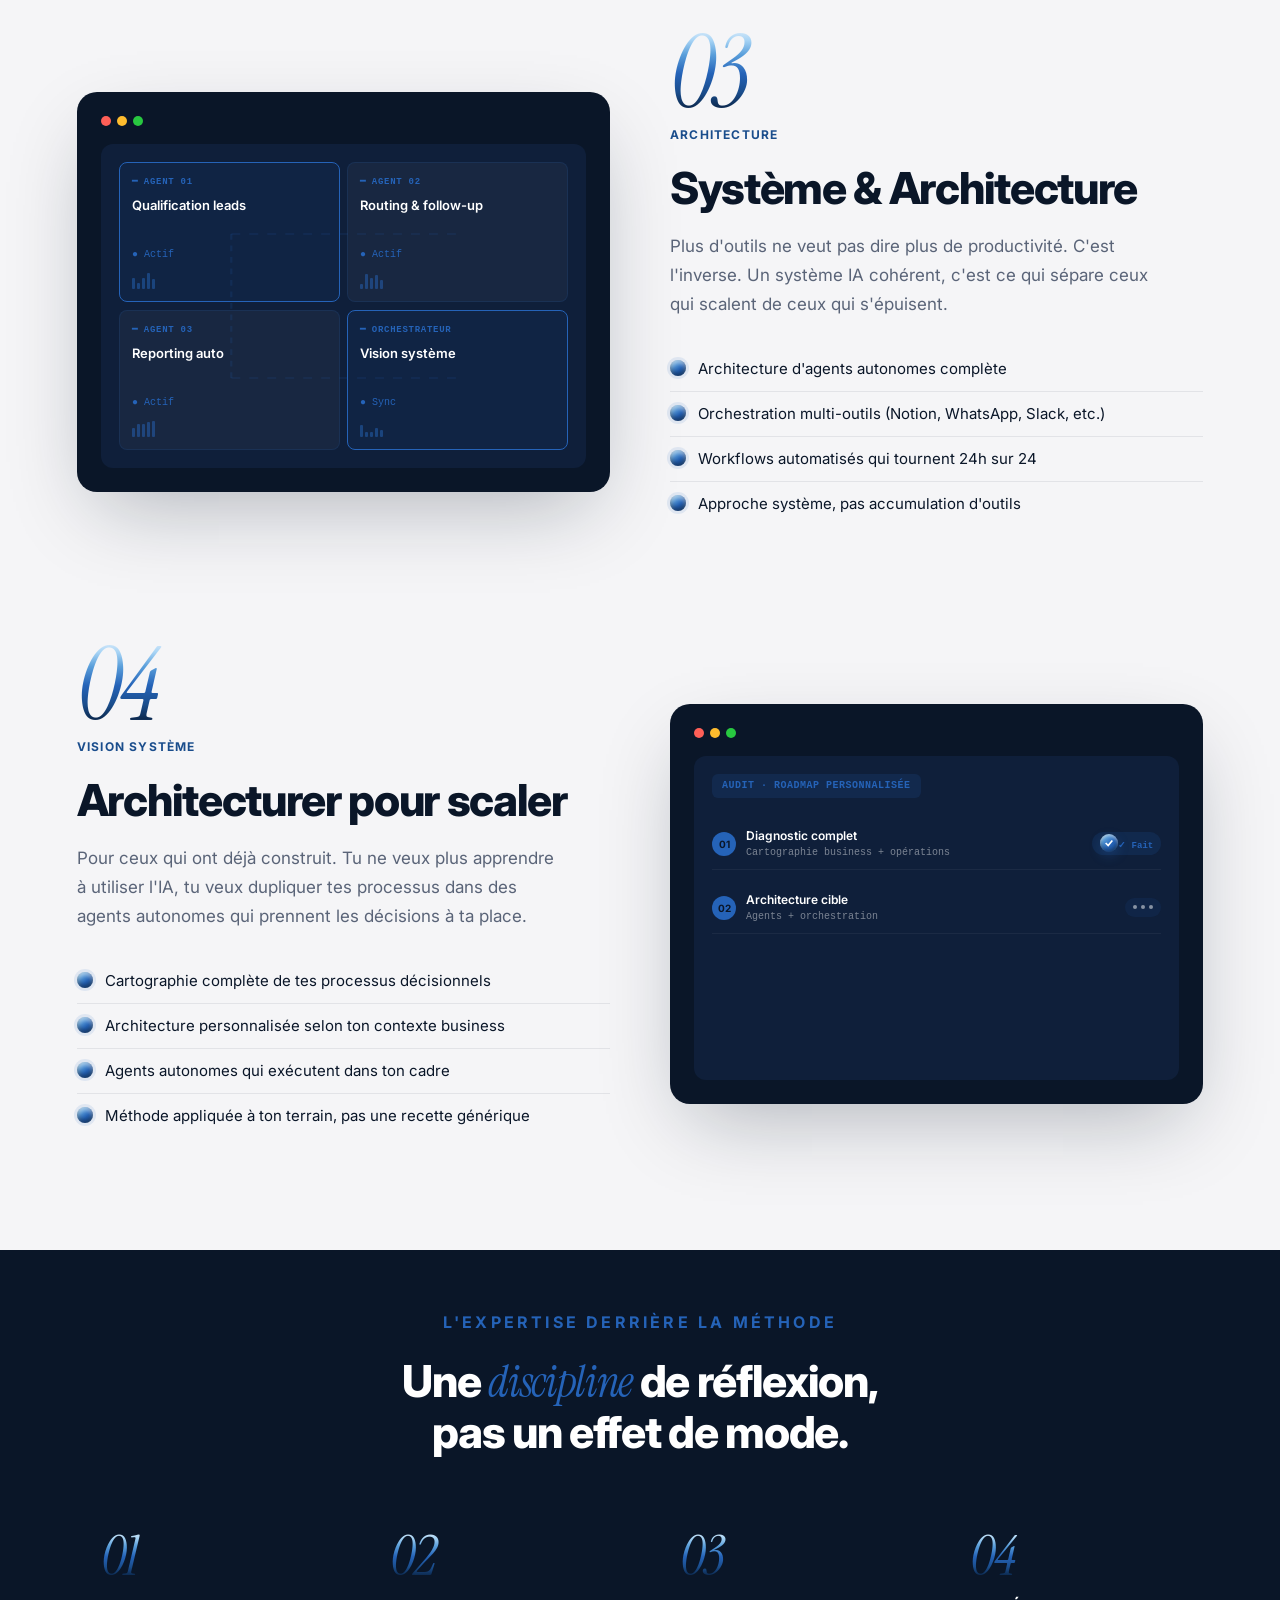
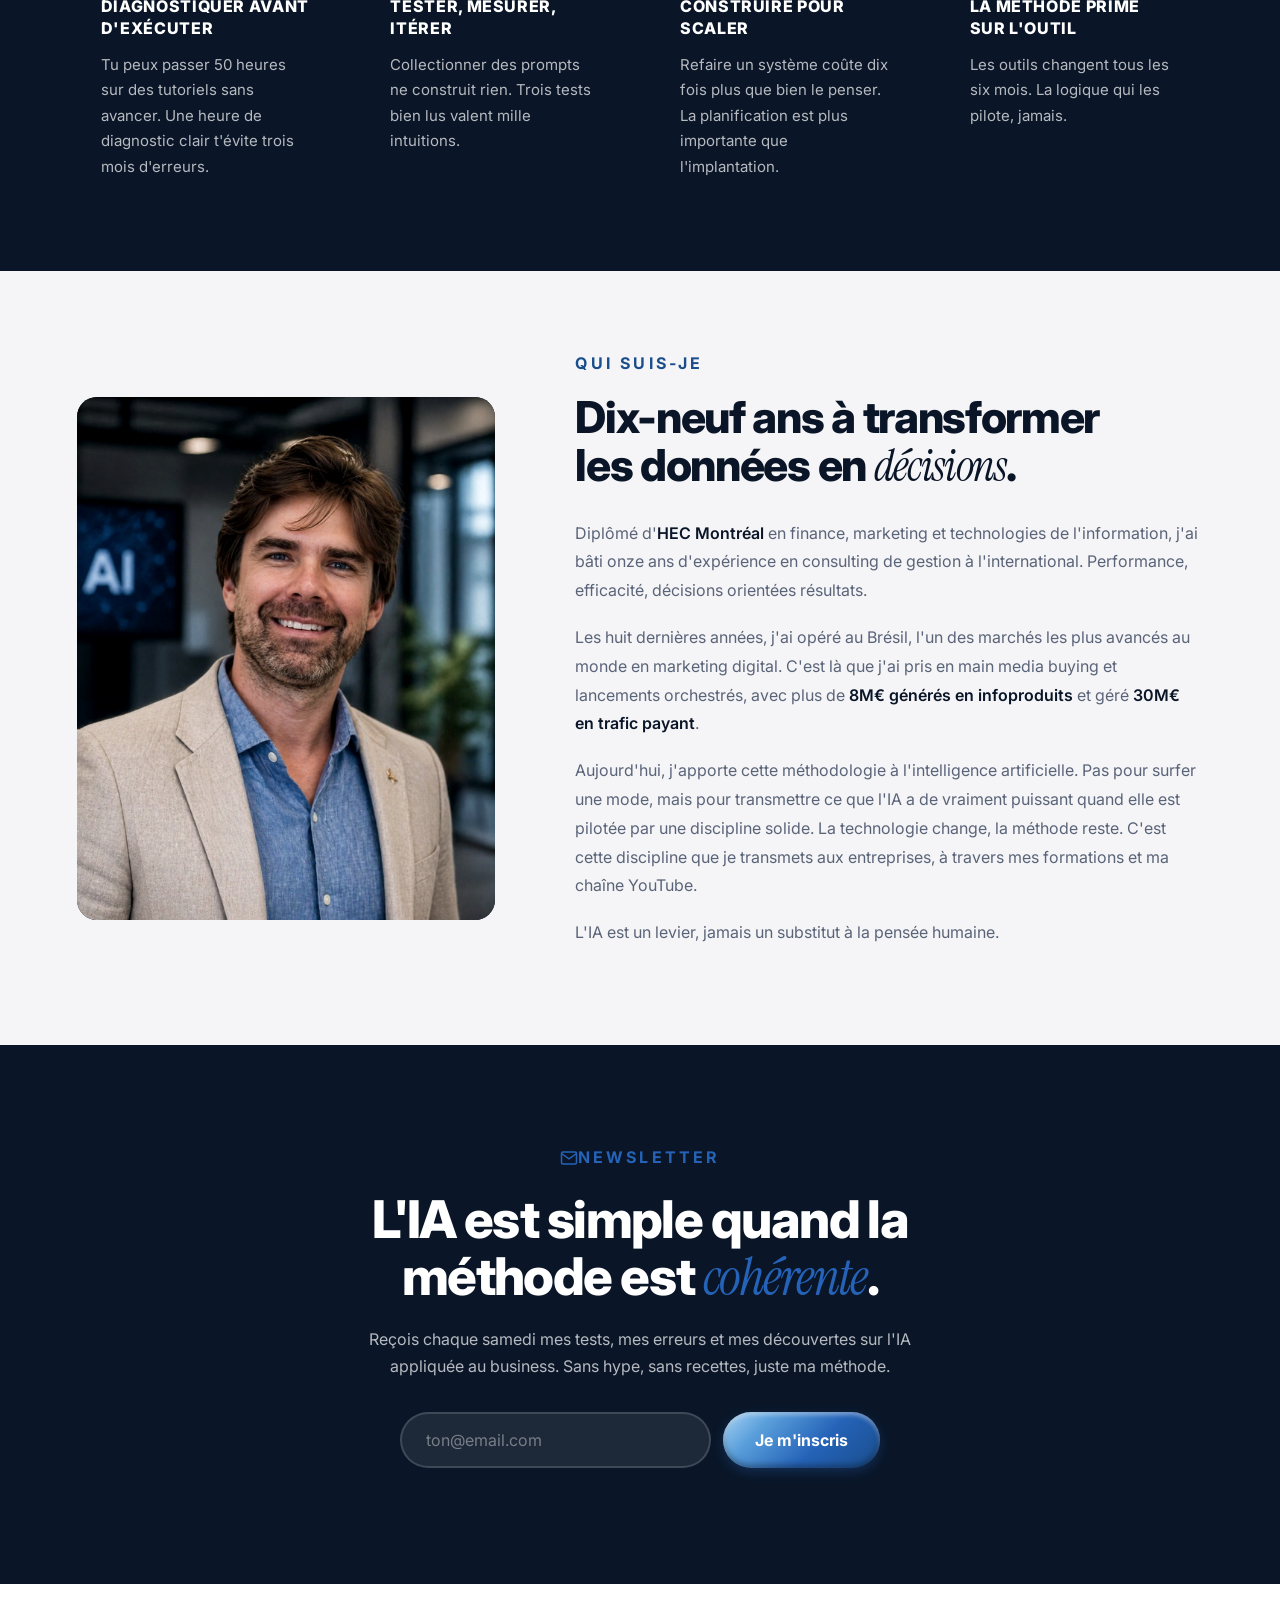
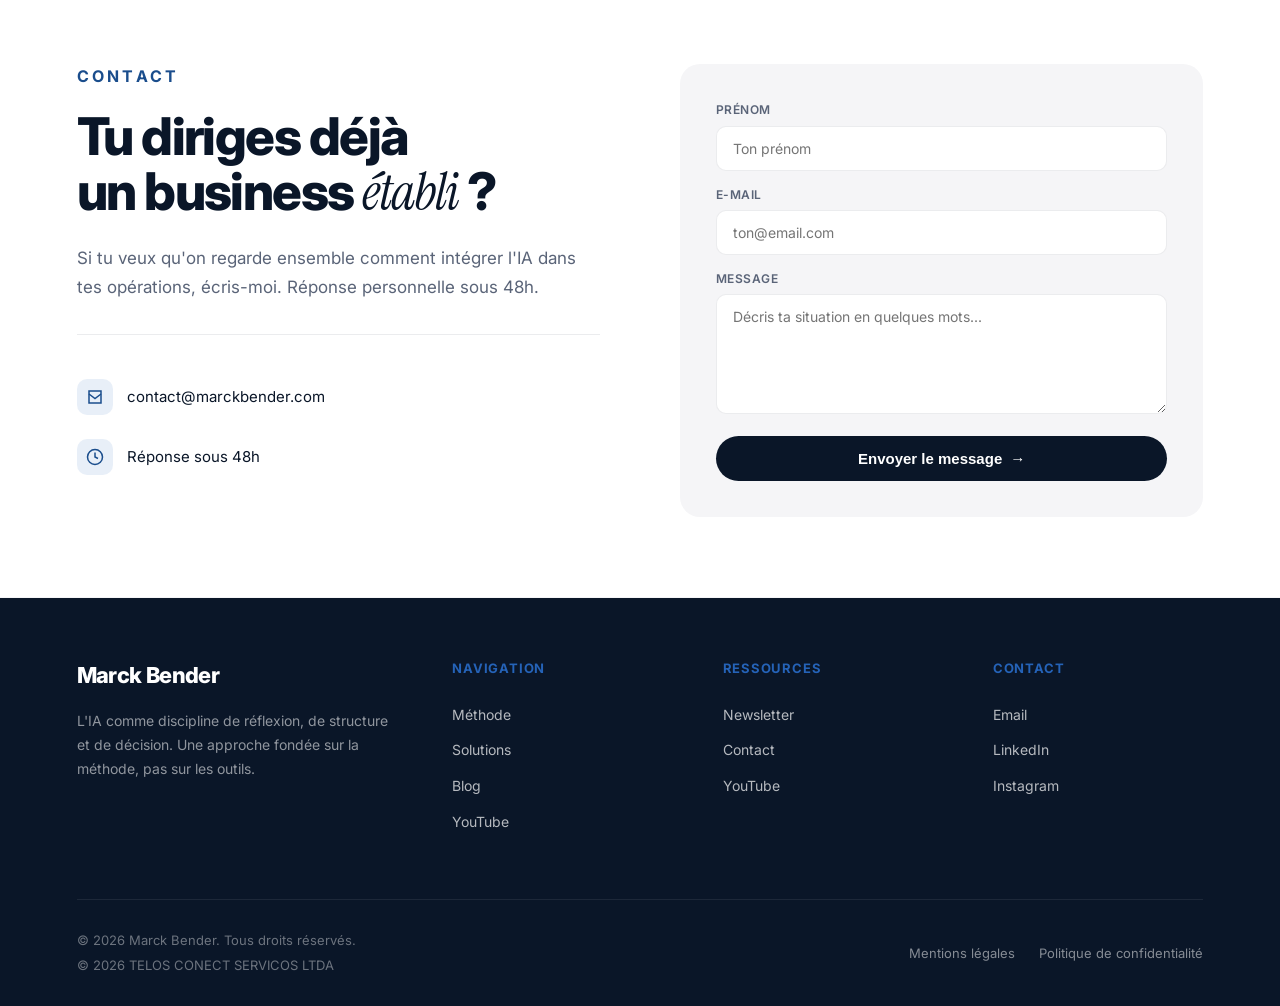
==== commit ba730e99: "footer TELOS CONECT SERVICOS LTDA" ====
--- a/index.html
+++ b/index.html
@@ -1082,7 +1082,10 @@
       </div>
     </div>
     <div class="footer-bottom">
-      <span class="footer-copy">© 2026 Marck Bender. Tous droits réservés.</span>
+      <div class="footer-copy">
+        <span style="display:block">© 2026 Marck Bender. Tous droits réservés.</span>
+        <span style="display:block;margin-top:4px;">© 2026 TELOS CONECT SERVICOS LTDA</span>
+      </div>
       <div class="footer-legal">
         <a href="#">Mentions légales</a>
         <a href="#">Politique de confidentialité</a>
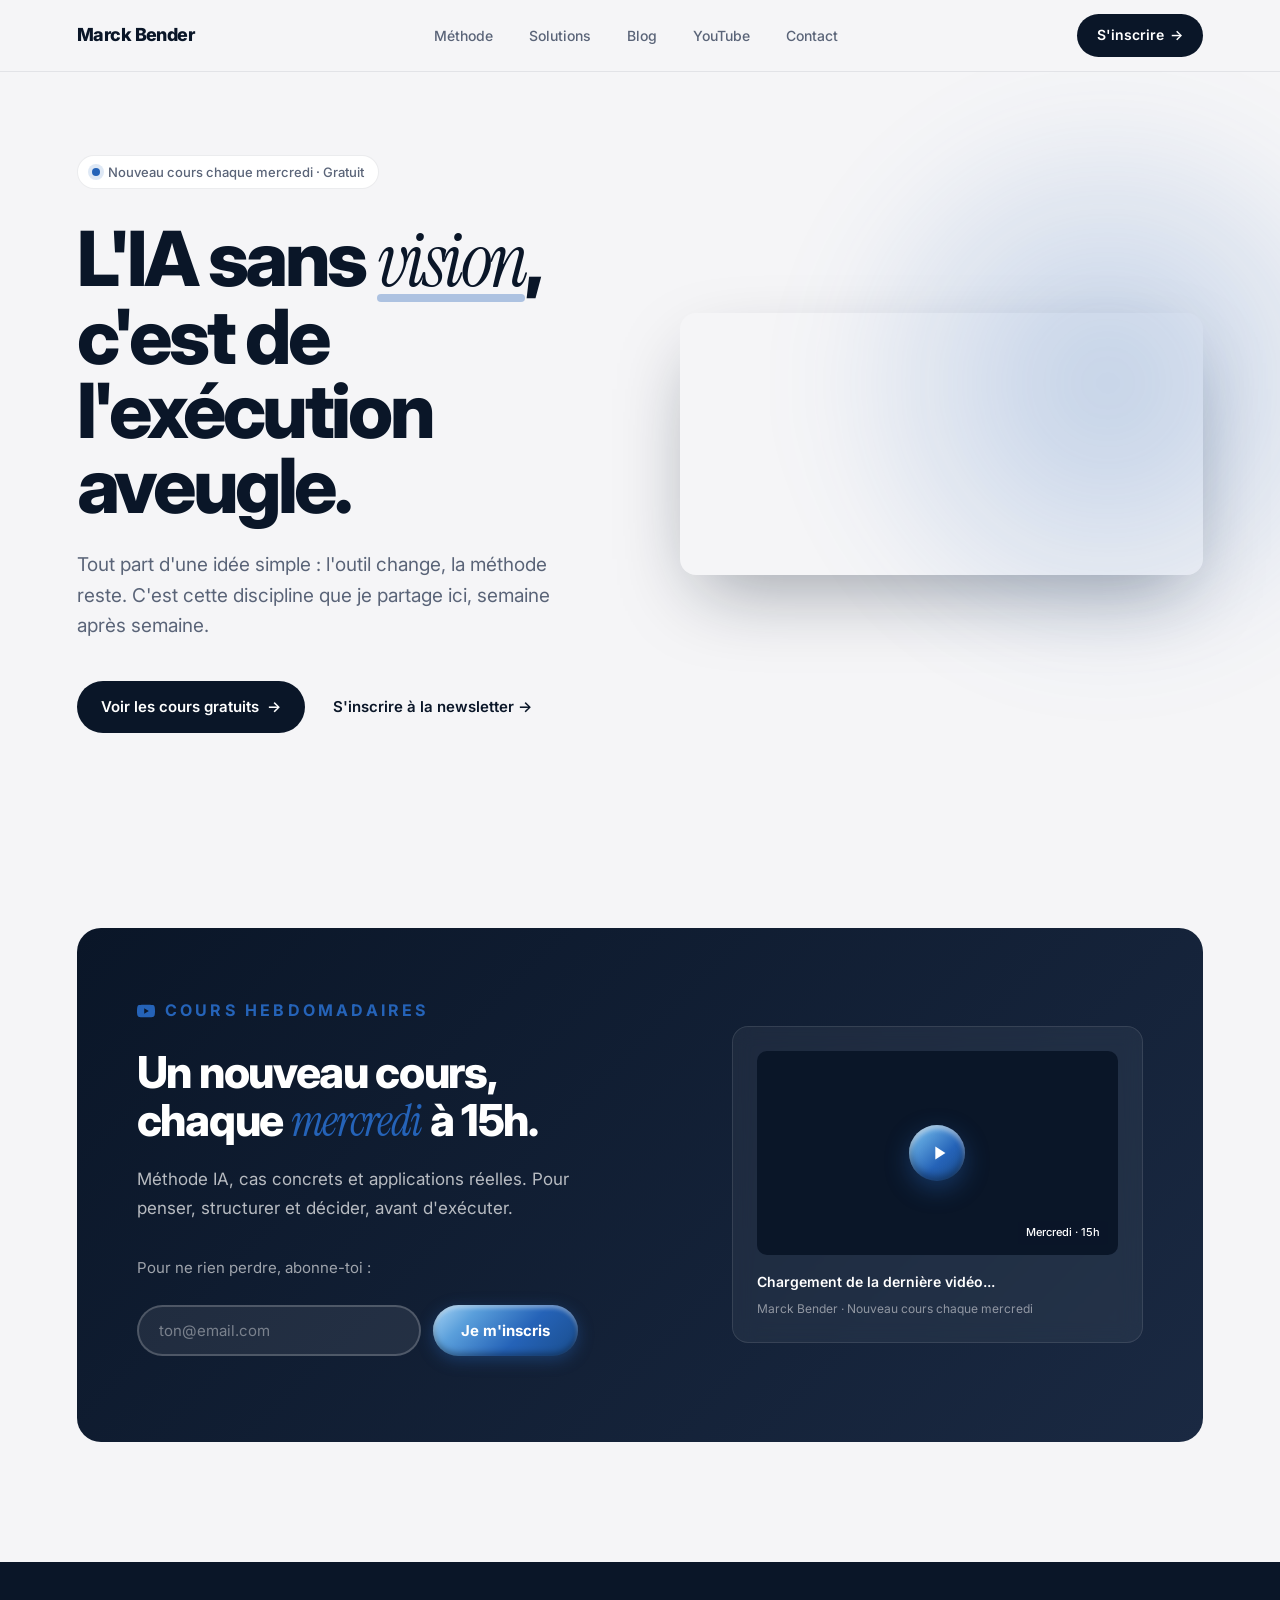
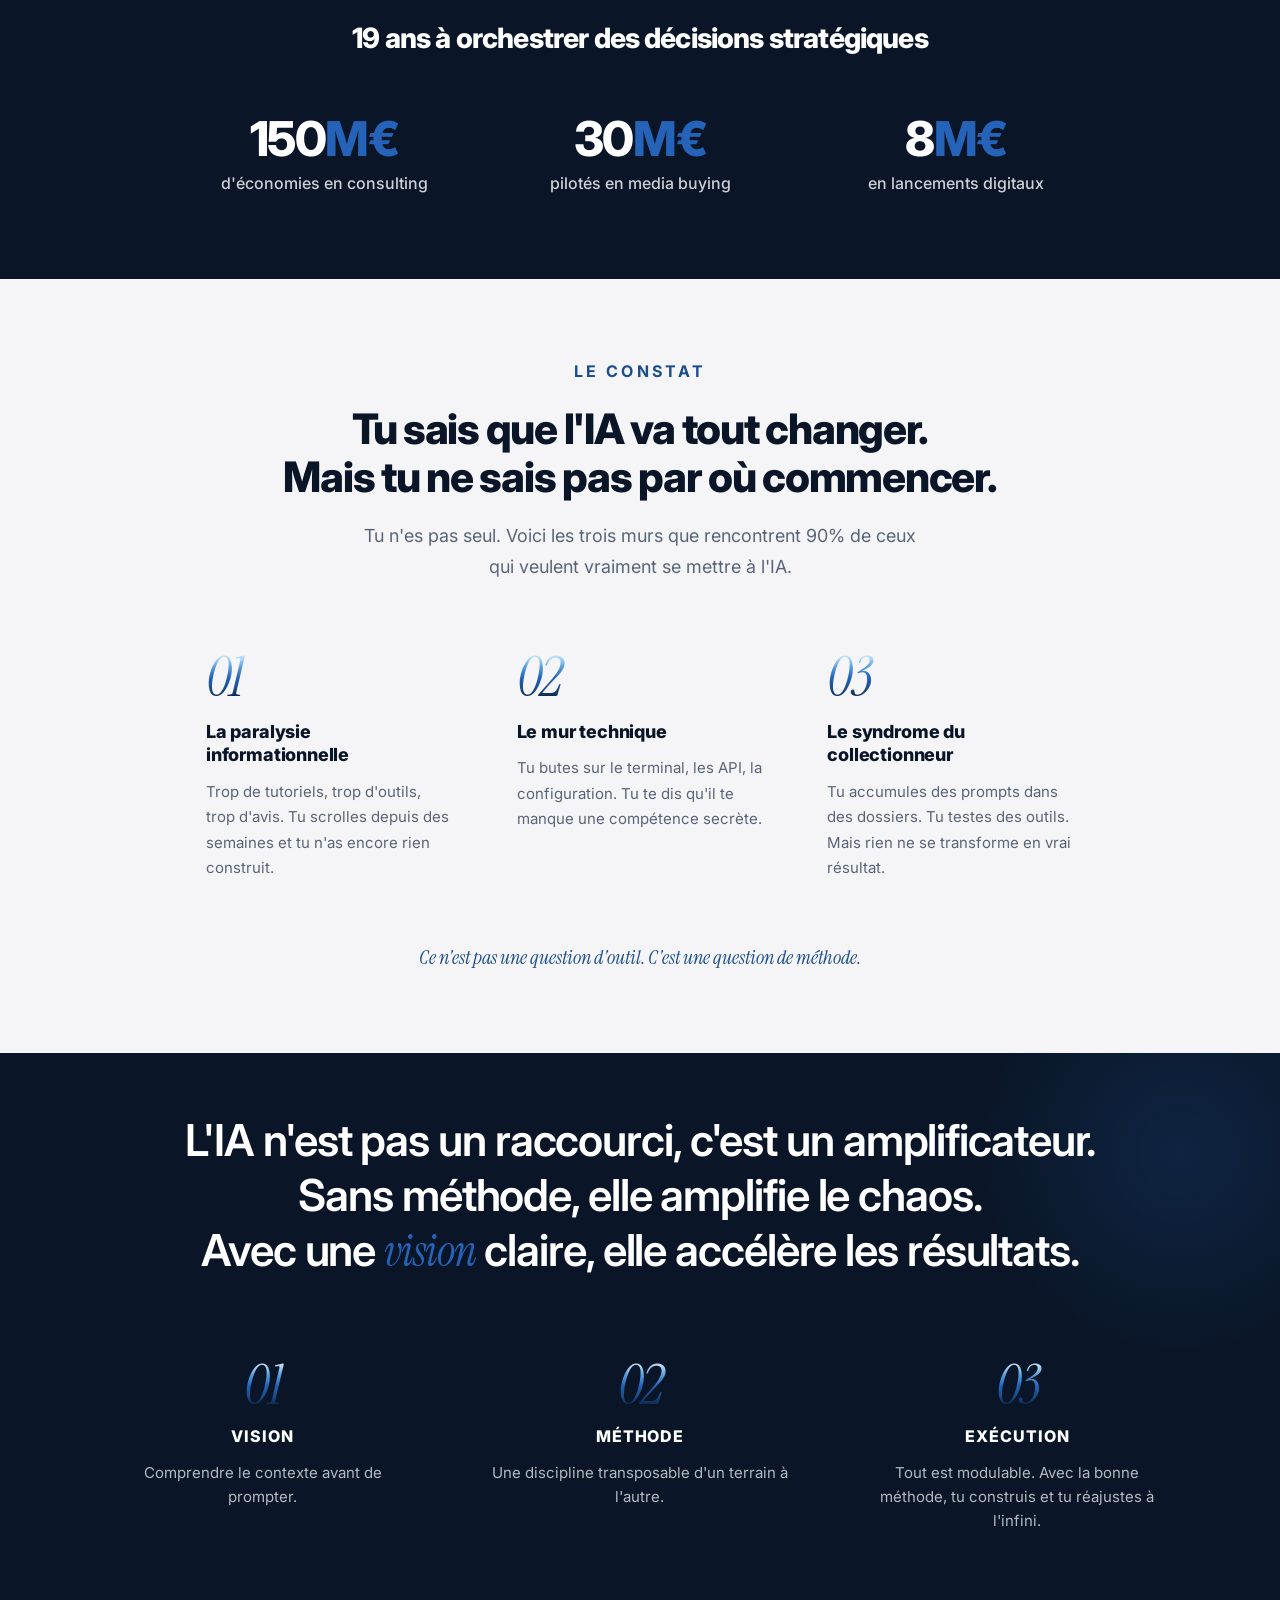
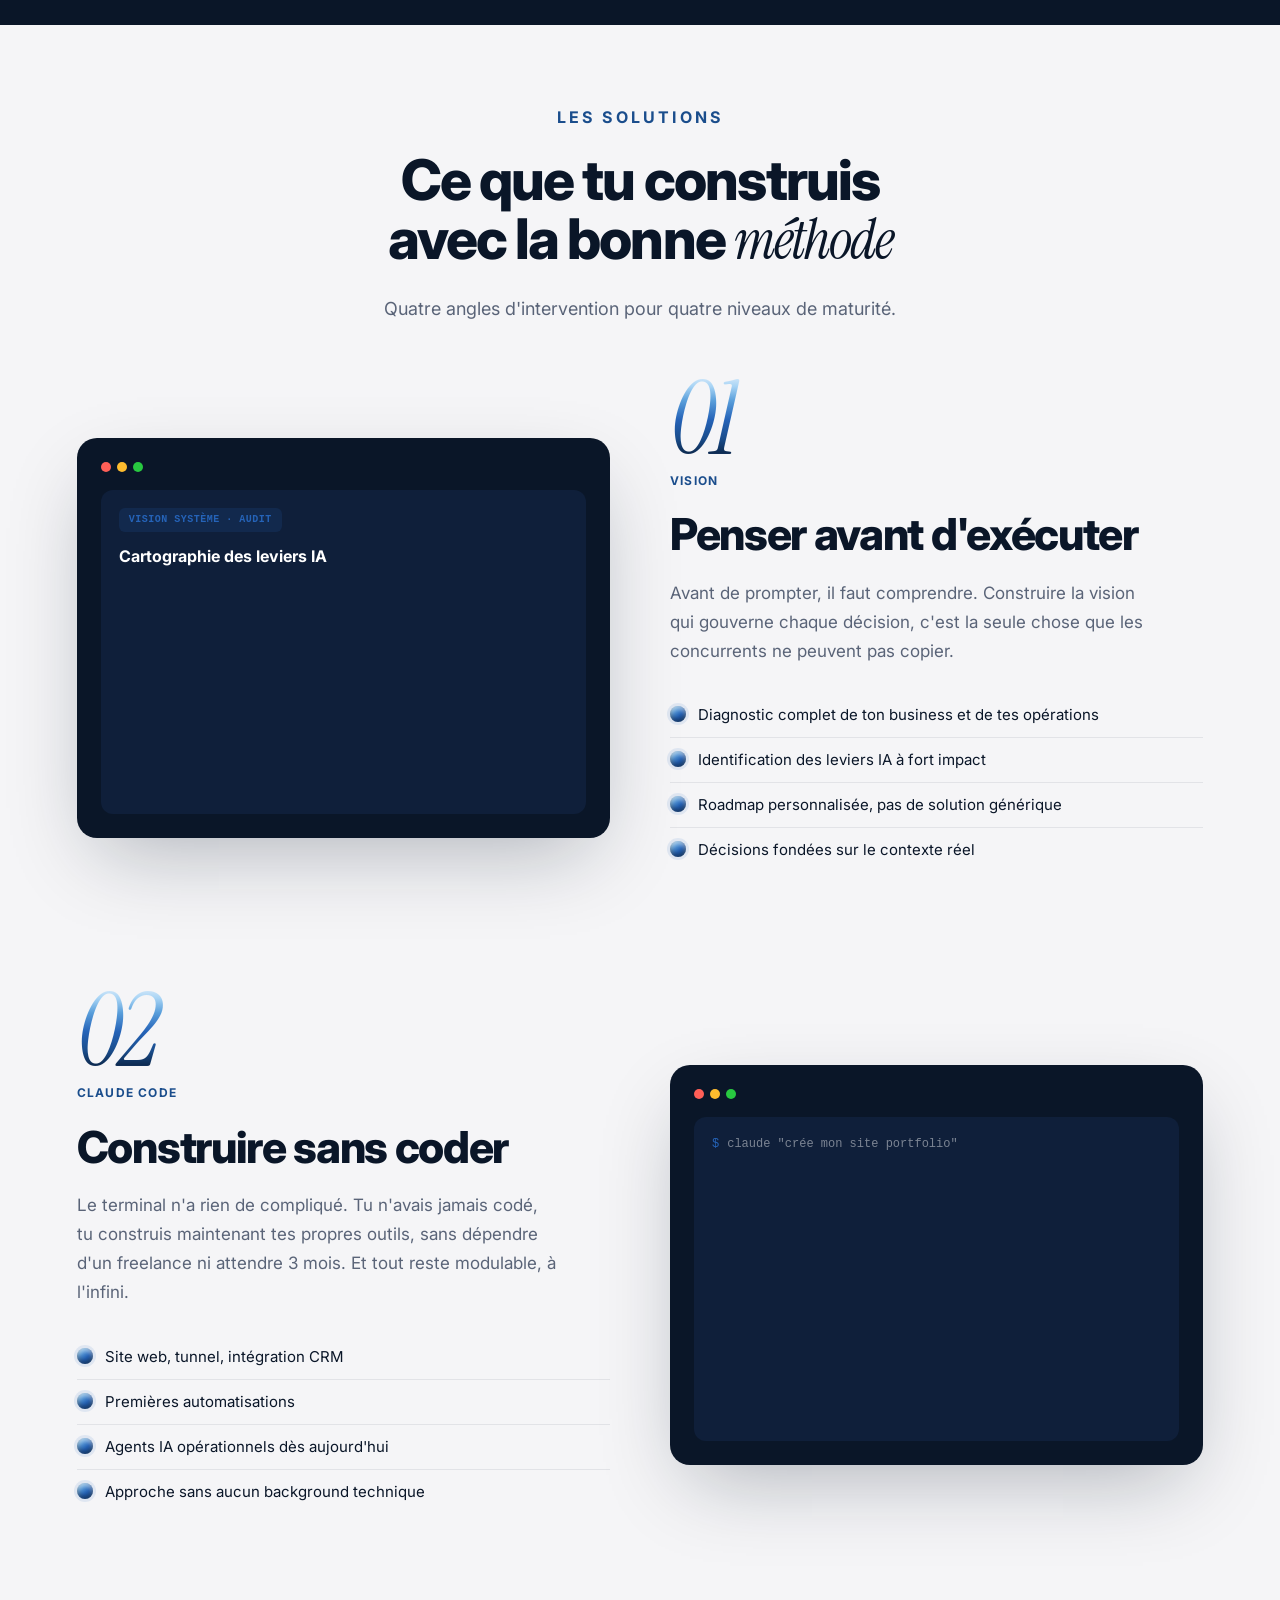
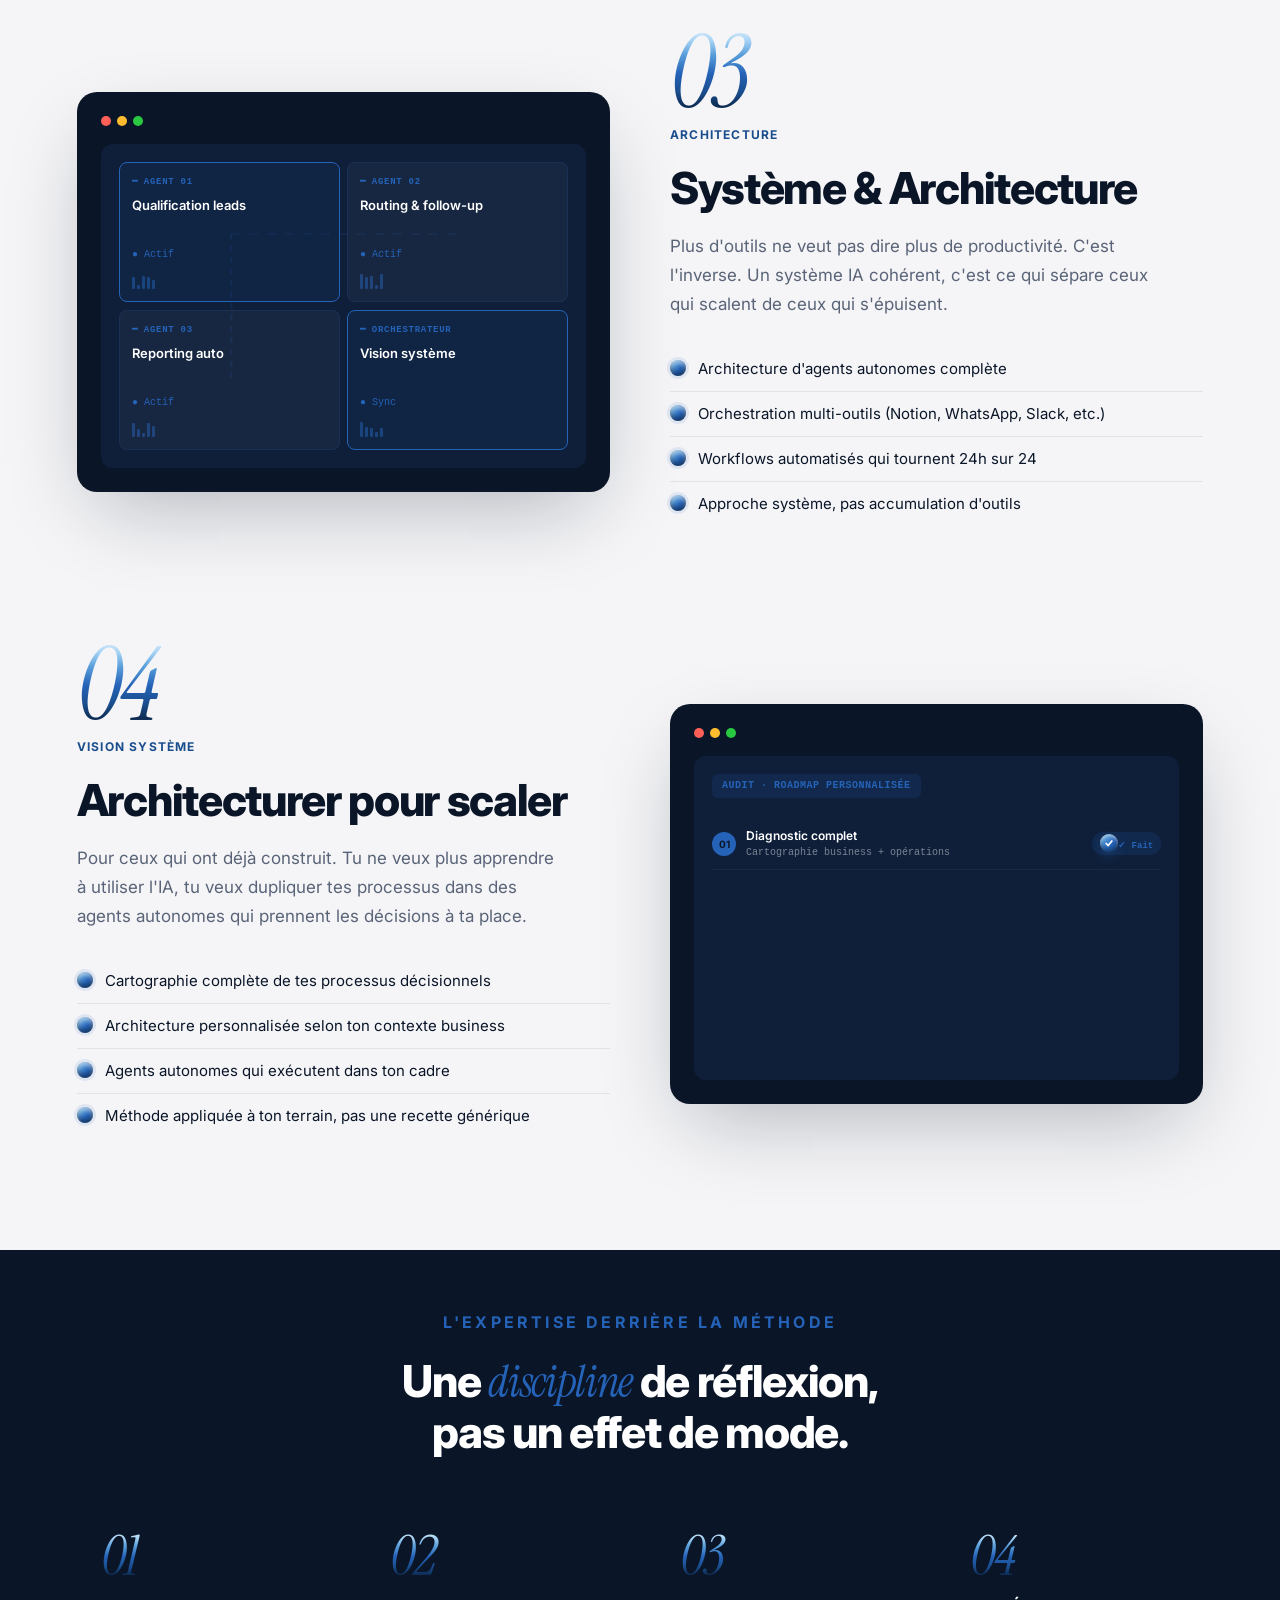
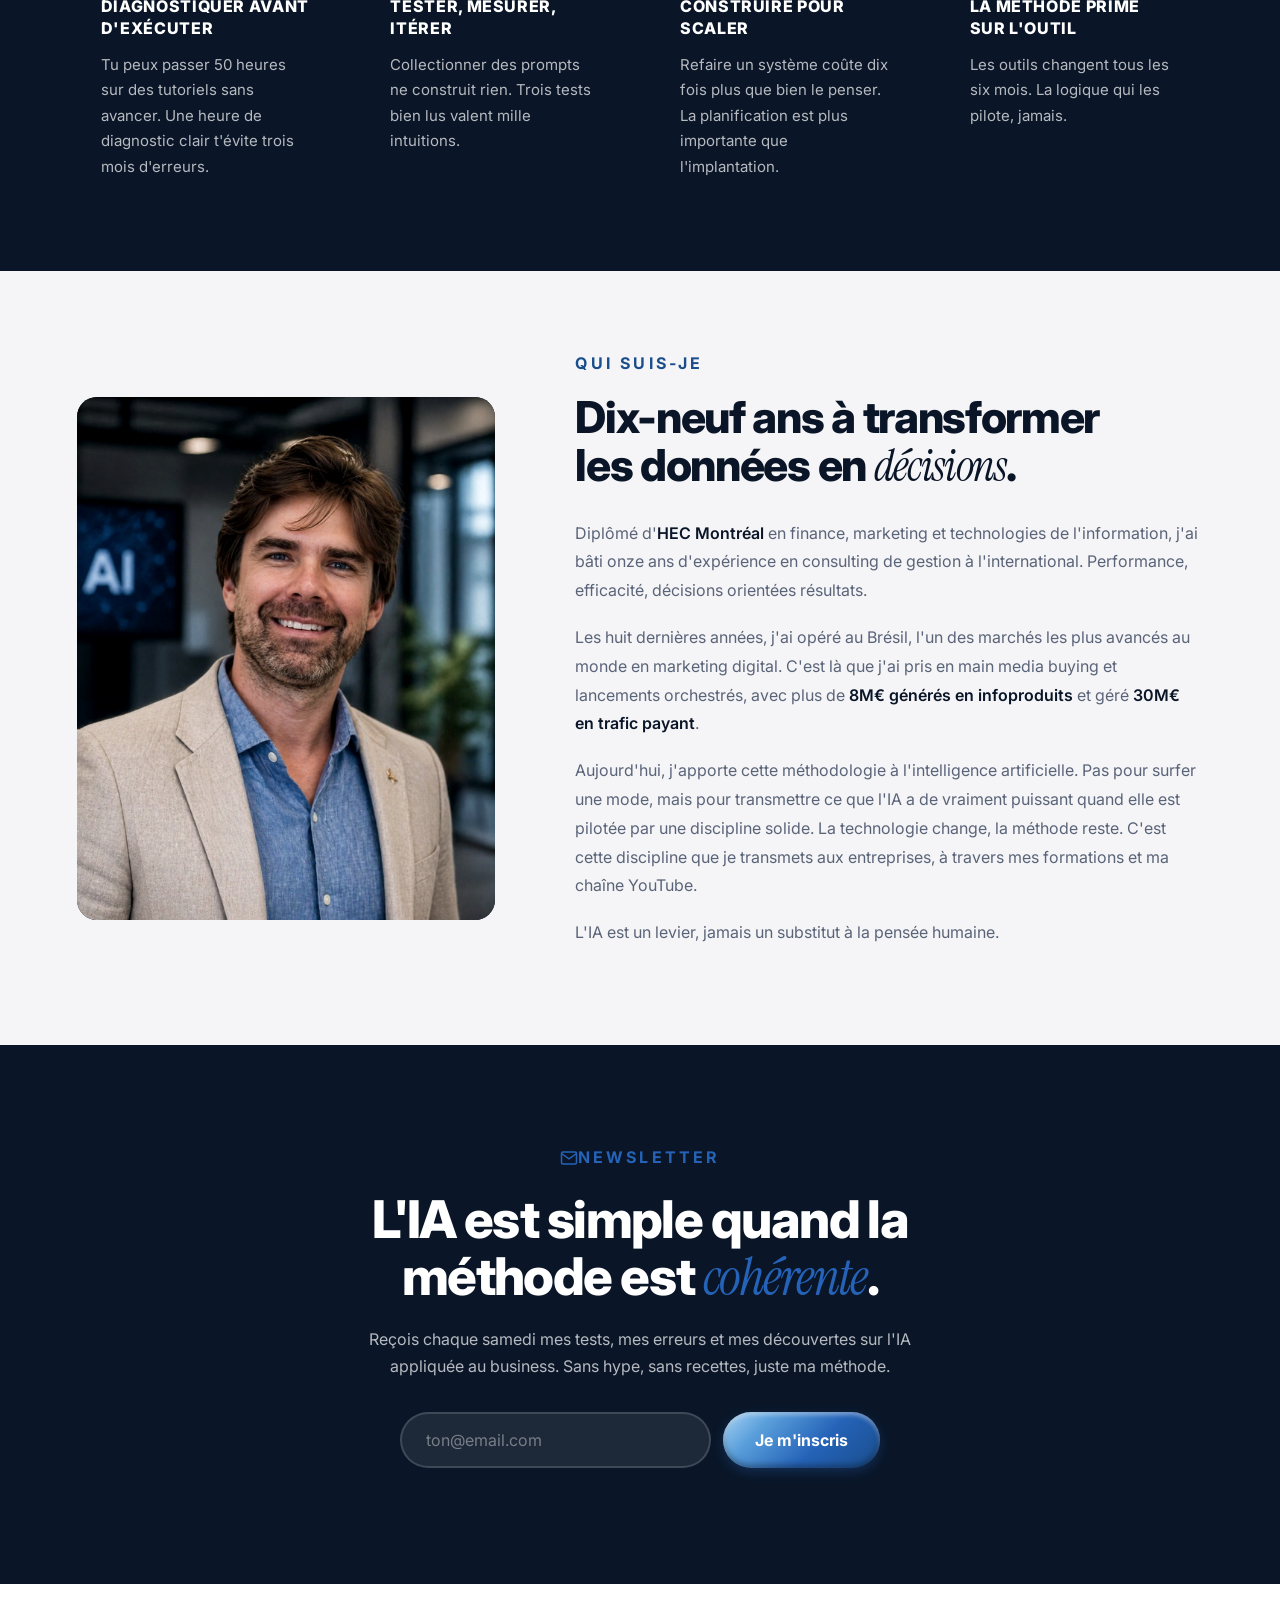
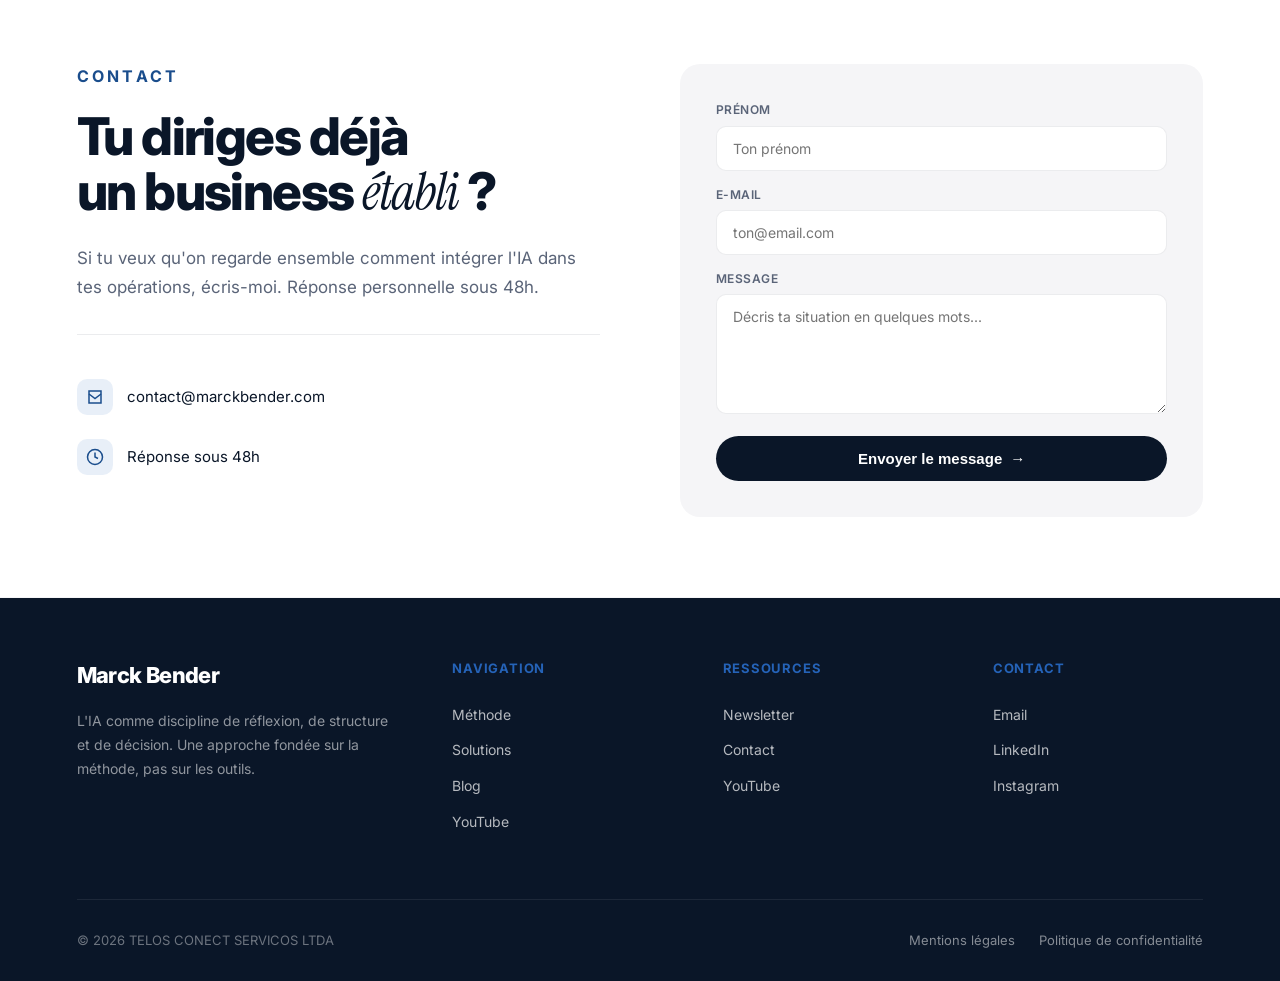
==== commit 1167043f: "footer: TELOS uniquement (copyright Marck Bender supprimé)" ====
--- a/index.html
+++ b/index.html
@@ -1082,10 +1082,7 @@
       </div>
     </div>
     <div class="footer-bottom">
-      <div class="footer-copy">
-        <span style="display:block">© 2026 Marck Bender. Tous droits réservés.</span>
-        <span style="display:block;margin-top:4px;">© 2026 TELOS CONECT SERVICOS LTDA</span>
-      </div>
+      <span class="footer-copy">© 2026 TELOS CONECT SERVICOS LTDA</span>
       <div class="footer-legal">
         <a href="#">Mentions légales</a>
         <a href="#">Politique de confidentialité</a>
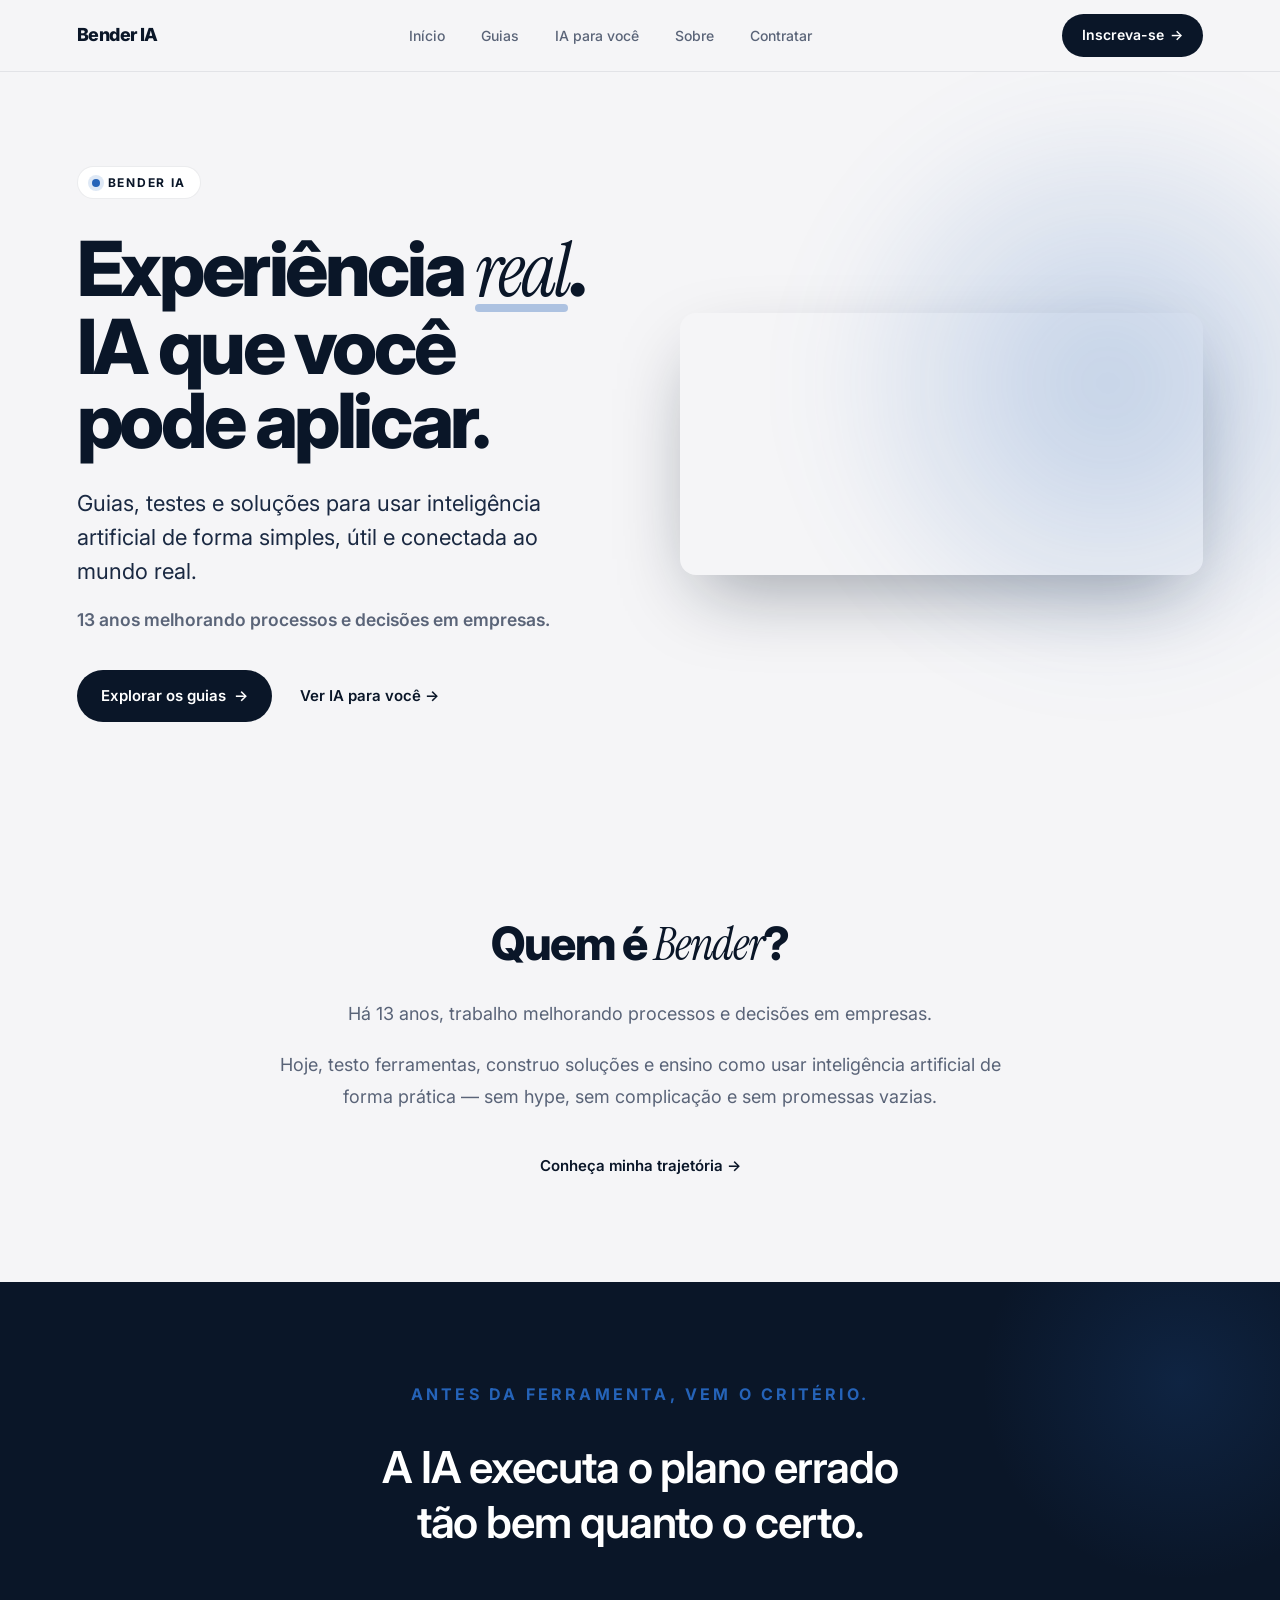
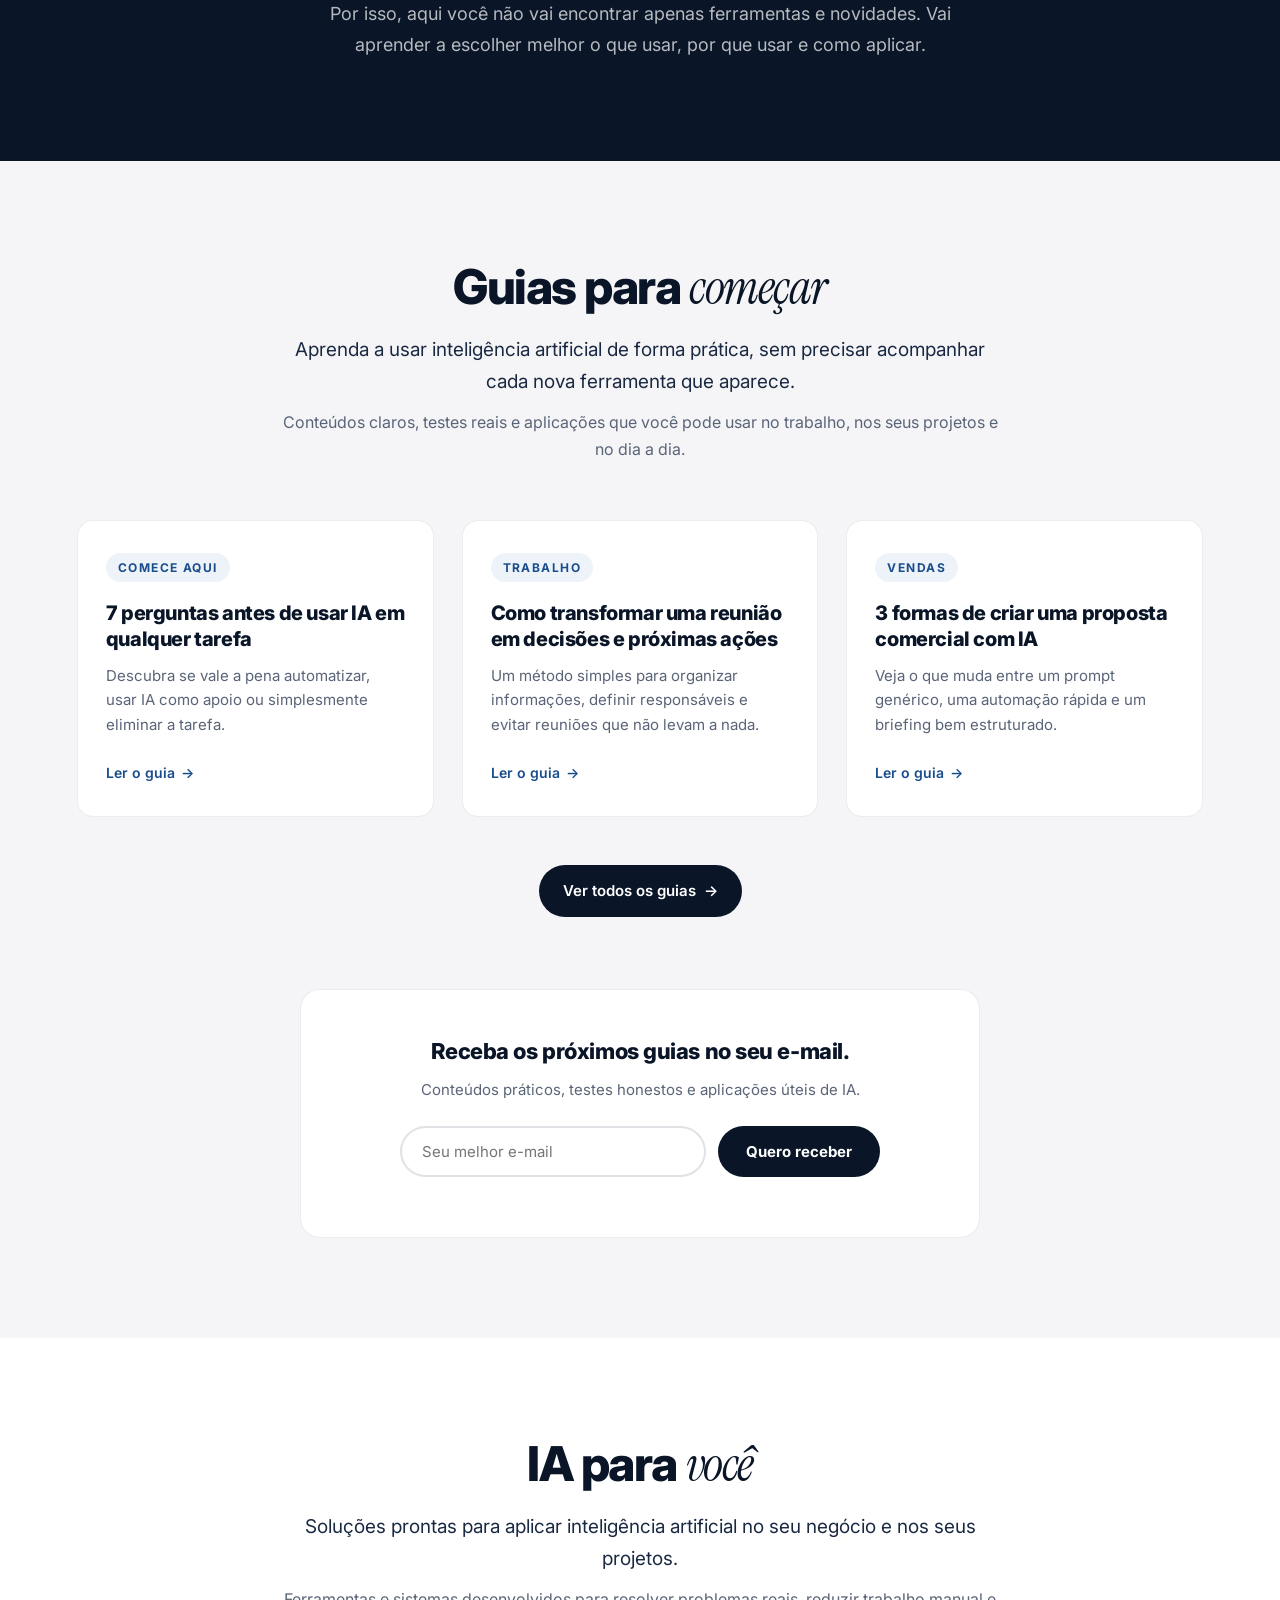
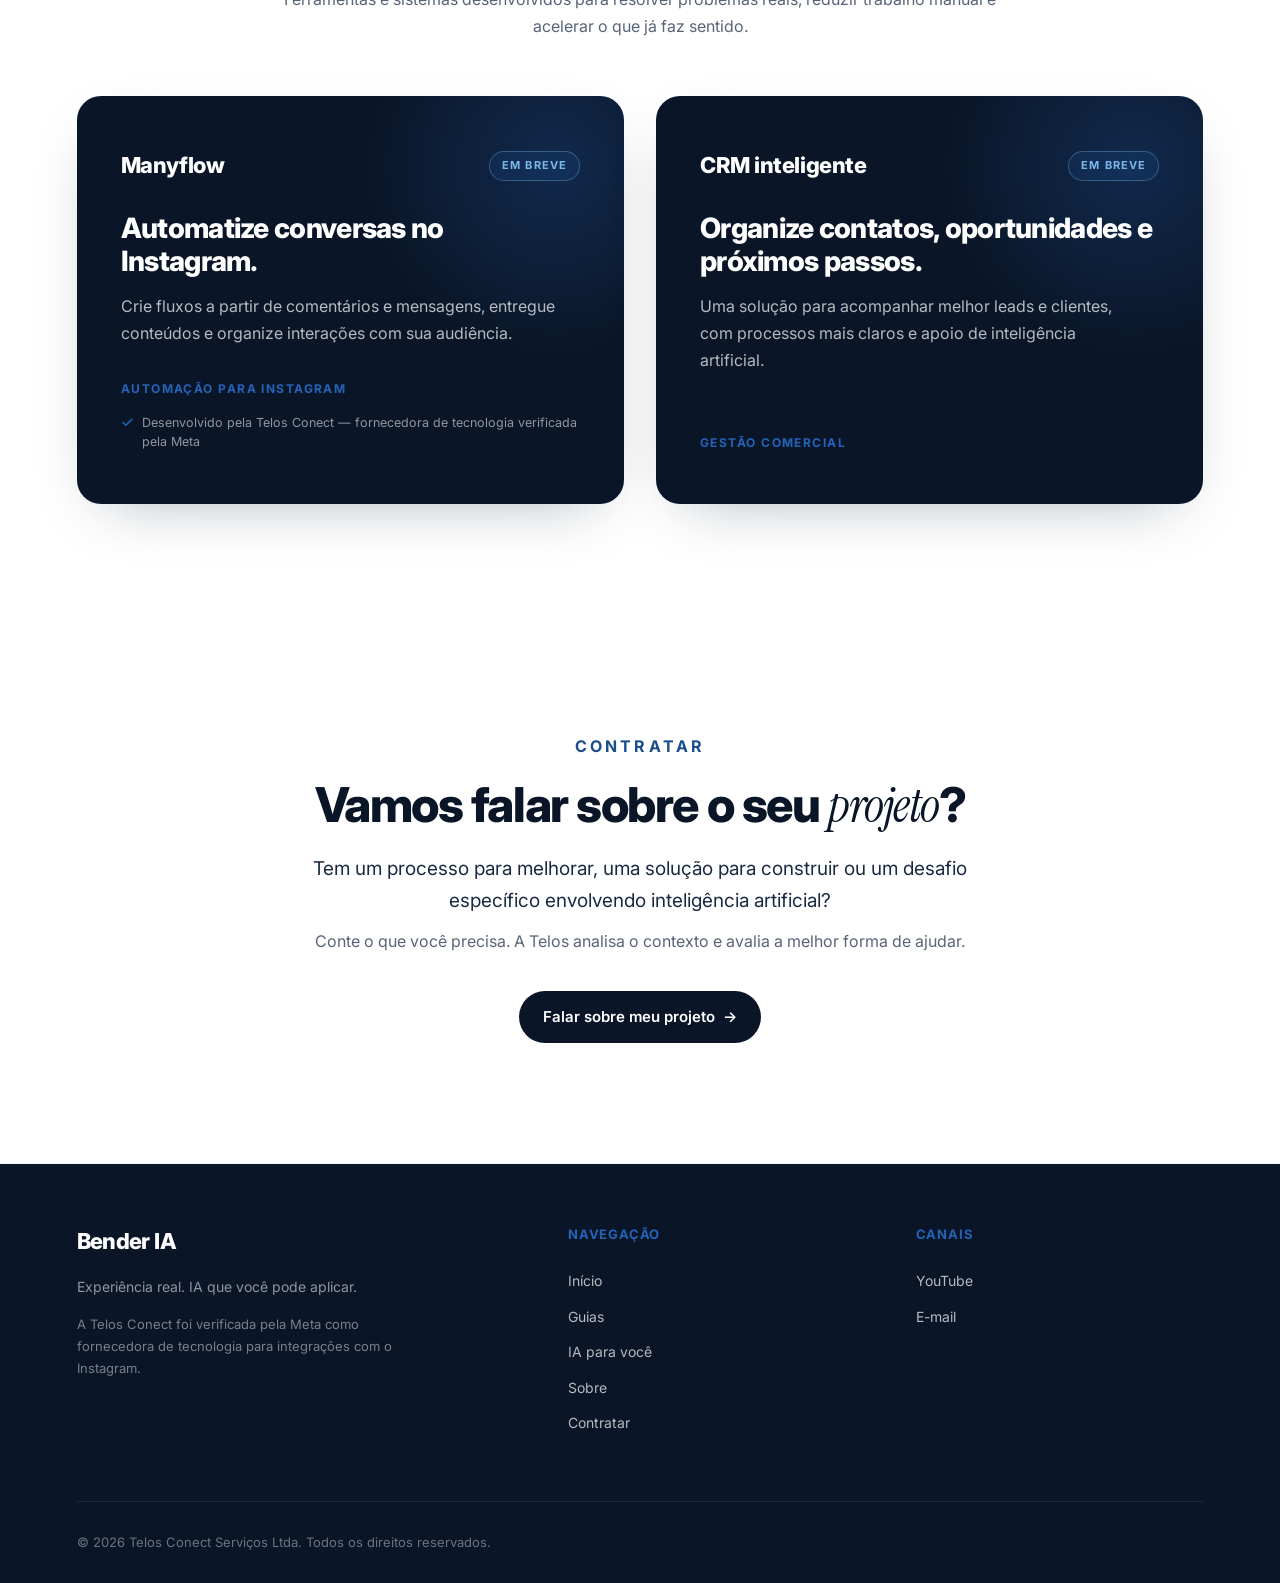
==== commit 5dffbb2e: "feat: repositionne le site sous la marque Bender IA" ====
--- a/index.html
+++ b/index.html
@@ -1,10 +1,10 @@
 <!DOCTYPE html>
-<html lang="fr">
+<html lang="pt-BR">
 <head>
 <meta charset="UTF-8">
 <meta name="viewport" content="width=device-width, initial-scale=1.0">
-<title>Marck Bender | Méthode IA appliquée au business</title>
-<meta name="description" content="L'IA sans méthode, c'est du bruit. Apprenez à penser, structurer et décider avec l'IA, pas juste à prompter.">
+<title>Bender IA | Experiência real. IA que você pode aplicar.</title>
+<meta name="description" content="Aprenda IA com Bender. Guias, testes e soluções para usar inteligência artificial de forma simples, útil e conectada ao mundo real.">
 <link rel="preconnect" href="https://fonts.googleapis.com">
 <link rel="preconnect" href="https://fonts.gstatic.com" crossorigin>
 <link href="https://fonts.googleapis.com/css2?family=Instrument+Serif:ital@0;1&family=Inter:wght@300;400;500;600;700;800;900&display=swap" rel="stylesheet">
@@ -69,7 +69,8 @@
   .hero h1 em { font-family: var(--font-display); font-style: italic; font-weight: 400; color: var(--marine); position: relative; }
   .hero h1 em::after { content: ''; position: absolute; bottom: 8px; left: 0; width: 100%; height: 8px; background: var(--teal); opacity: 0.35; z-index: -1; border-radius: 4px; }
 
-  .hero-sub { font-size: 19px; color: var(--text-muted); line-height: 1.6; max-width: 480px; margin-bottom: 40px; font-weight: 400; }
+  .hero-sub { font-size: clamp(18px, 16px + 0.5vw, 22px); color: var(--marine-soft); line-height: 1.55; max-width: 520px; margin-bottom: 18px; font-weight: 400; }
+  .hero-proof { font-size: clamp(16px, 15px + 0.2vw, 18px); color: var(--text-muted); font-weight: 600; margin-bottom: 36px; }
 
   .hero-actions { display: flex; gap: 12px; flex-wrap: wrap; align-items: center; }
   .btn-primary { background: var(--marine); color: white; font-weight: 600; font-size: 15px; padding: 14px 24px; border-radius: 100px; text-decoration: none; display: inline-flex; align-items: center; gap: 8px; transition: all 0.2s; border: none; cursor: pointer; }
@@ -116,32 +117,11 @@
 
 
 
-  /* === TRUST BAR DARK === */
-  .trust { padding: 60px 6%; background: var(--marine); border: none; box-shadow: none; outline: none; }
-  .trust-title-big { text-align: center; font-size: clamp(22px, 3vw, 28px); font-weight: 800; color: white; letter-spacing: -0.03em; margin-bottom: 36px; line-height: 1.2; }
-  .trust-cards { display: flex; justify-content: center; gap: 48px; max-width: 900px; margin: 0 auto; }
-  .trust-card { flex: 1; text-align: center; padding: 24px 16px; background: none; border: none; box-shadow: none; }
-  .trust-card-num { font-size: clamp(32px, 4vw, 48px); font-weight: 800; color: white; letter-spacing: -0.03em; line-height: 1; margin-bottom: 8px; }
-  .trust-card-num span { color: var(--teal); }
-  .trust-card-label { font-size: 16px; color: rgba(255,255,255,0.8); font-weight: 500; line-height: 1.5; }
-
-  /* === METHODE — PILIERS ENHANCED === */
-  .piliers-grid { display: grid; grid-template-columns: repeat(3, 1fr); gap: 48px; max-width: 1000px; margin: 48px auto 0; }
-  .pilier-card { text-align: center; padding: 32px 20px; background: none; border: none; box-shadow: none; }
-  .pilier-card:hover { transform: none; }
-  .pilier-card .numero-chrome { margin-bottom: 12px; }
-  .pilier-card h3 { font-size: 18px; font-weight: 800; letter-spacing: 0.06em; text-transform: uppercase; color: white; margin-bottom: 12px; }
-  .pilier-card p { font-size: 15px; color: rgba(255,255,255,0.7); line-height: 1.6; }
-
-  /* === BIO GRID — texte dominant === */
-  .bio-grid { max-width: 1200px; margin: 0 auto; display: grid; grid-template-columns: 2fr 3fr; gap: 80px; align-items: center; }
-
   /* === YOUTUBE — fond clair === */
   .youtube-sec { padding: 100px 6% 120px; }
   .yt-box { max-width: 1200px; margin: 0 auto; display: grid; grid-template-columns: 1.3fr 1fr; gap: 60px; align-items: center; }
 
   /* === SECTION PADDING RHYTHM === */
-  .probleme { padding: 80px 6%; }
   .contact { padding: 80px 6%; background: white; }
 
   /* === SHIMMER HOVER FOR BUTTONS === */
@@ -153,63 +133,6 @@
   .nav-links a { position: relative; }
   .nav-links a::after { content: ''; position: absolute; bottom: -4px; left: 0; width: 0; height: 2px; background: var(--steel-gradient); border-radius: 1px; transition: width 0.3s ease; }
   .nav-links a:hover::after { width: 100%; }
-
-  /* === CARD HOVER — SOLUTIONS === */
-  .sol-text { transition: transform 0.4s cubic-bezier(0.16, 1, 0.3, 1); }
-  .sol-mock { transition: all 0.5s cubic-bezier(0.16, 1, 0.3, 1); }
-  .sol-row:hover .sol-mock { box-shadow: 0 40px 100px -30px rgba(10,22,40,0.35); }
-
-  /* === PROBLÈME CARD HOVER === */
-  .probleme-card { padding: 20px 16px; }
-  .probleme-card:hover { transform: translateY(-2px); }
-  
-  /* === PRINCIPE CARD HOVER === */
-  .principe-card { padding: 32px 24px; background: none; border: none; box-shadow: none; }
-  
-  /* === VIRTUAL CURSOR === */
-  .virtual-cursor { position: absolute; width: 16px; height: 20px; z-index: 10; pointer-events: none; opacity: 0; transition: opacity 0.3s; }
-  .virtual-cursor.visible { opacity: 1; }
-  .virtual-cursor svg { width: 100%; height: 100%; filter: drop-shadow(0 2px 4px rgba(0,0,0,0.3)); }
-
-  /* === SCAN LINE === */
-  .scan-line { position: absolute; top: 0; left: 0; width: 2px; height: 100%; background: linear-gradient(180deg, transparent 0%, var(--teal) 20%, var(--teal) 80%, transparent 100%); opacity: 0; z-index: 4; pointer-events: none; box-shadow: 0 0 12px var(--teal); transition: left 1.5s cubic-bezier(0.33, 1, 0.68, 1); }
-
-  /* === MOCK TOOLTIP === */
-  .mock-tooltip { position: absolute; background: white; color: var(--marine); font-size: 11px; font-weight: 600; padding: 6px 10px; border-radius: 6px; box-shadow: 0 8px 24px -8px rgba(0,0,0,0.3); z-index: 10; opacity: 0; transform: translateY(4px); transition: all 0.3s; pointer-events: none; white-space: nowrap; }
-  .mock-tooltip.show { opacity: 1; transform: translateY(0); }
-
-  /* === CONNECTION LINES === */
-  .mock-connection { position: absolute; height: 1px; background: linear-gradient(90deg, transparent, var(--teal), transparent); opacity: 0; z-index: 3; pointer-events: none; transition: opacity 0.6s; }
-
-  /* === ACTIVITY MINI-GRAPH === */
-  .mini-graph { display: flex; gap: 2px; align-items: flex-end; height: 16px; margin-top: 4px; }
-  .mini-graph-bar { width: 3px; border-radius: 1px; background: var(--teal); transition: height 0.3s ease; }
-
-  /* === FILE TREE === */
-  .file-tree { font-size: 10px; color: rgba(255,255,255,0.5); line-height: 1.6; }
-  .file-tree-item { opacity: 0; transform: translateX(-8px); transition: all 0.3s ease; }
-  .file-tree-item.show { opacity: 1; transform: translateX(0); }
-
-  /* === THINKING DOTS === */
-  .thinking-dots { display: inline-flex; gap: 4px; }
-  .thinking-dots span { width: 4px; height: 4px; border-radius: 50%; background: rgba(255,255,255,0.5); animation: thinkPulse 1.2s ease infinite; }
-  .thinking-dots span:nth-child(2) { animation-delay: 0.2s; }
-  .thinking-dots span:nth-child(3) { animation-delay: 0.4s; }
-  @keyframes thinkPulse { 0%,100% { opacity: 0.3; transform: scale(0.8); } 50% { opacity: 1; transform: scale(1.2); } }
-
-  /* === CHECKMARK RELIEF === */
-  .check-relief { display: inline-flex; width: 18px; height: 18px; border-radius: 50%; background: var(--steel-gradient); box-shadow: inset 0 -2px 4px rgba(0,0,0,0.4), inset 0 2px 3px rgba(255,255,255,0.5), 0 4px 12px rgba(37,99,184,0.3); align-items: center; justify-content: center; opacity: 0; transform: scale(0); transition: all 0.4s cubic-bezier(0.16, 1, 0.3, 1); }
-  .check-relief.show { opacity: 1; transform: scale(1); }
-  .check-relief svg { width: 10px; height: 10px; stroke: white; fill: none; stroke-width: 2; }
-
-  /* === PROGRESS BAR === */
-  .term-progress { height: 3px; background: rgba(255,255,255,0.1); border-radius: 2px; margin-top: 12px; overflow: hidden; opacity: 0; transition: opacity 0.3s; }
-  .term-progress.show { opacity: 1; }
-  .term-progress-bar { height: 100%; background: var(--steel-gradient); border-radius: 2px; width: 0; transition: width 1.5s ease; }
-
-  /* === DATA FLOW DOT === */
-  @keyframes dataFlowPulse { 0%,100% { r: 2; opacity: 0.8; } 50% { r: 3.5; opacity: 1; } }
-
 
   /* === SECTIONS === */
   section.sec { padding: 80px 6%; max-width: 1400px; margin: 0 auto; }
@@ -221,109 +144,85 @@
   .sec-sub { font-size: 18px; color: var(--text-muted); line-height: 1.7; max-width: 560px; margin: 0 auto; }
 
   /* === BIG IDEA === */
-  .bigidea { padding: 0; }
-  .bigidea-box { width: 100vw; max-width: none; margin: 0; background: var(--marine); color: white; border-radius: 0; padding: 0; position: relative; overflow: hidden; border: none; box-shadow: none; outline: none; }
-  .bigidea-box::before { content: ''; position: absolute; top: -100px; right: -100px; width: 400px; height: 400px; background: radial-gradient(circle, rgba(37,99,184,0.18) 0%, transparent 70%); }
   .bigidea-eyebrow { display: inline-flex; align-items: center; gap: 0; font-size: 16px; color: var(--teal); font-weight: 700; letter-spacing: 0.2em; text-transform: uppercase; margin-bottom: 32px; position: relative; z-index: 2; }
   
   .bigidea-quote { font-family: var(--font-body); font-size: clamp(26px, 3.5vw, 44px); font-weight: 600; line-height: 1.25; letter-spacing: -0.025em; max-width: 1100px; position: relative; z-index: 2; margin: 0 auto 48px auto; text-align: center; }
   .bigidea-quote em { font-family: var(--font-display); font-style: italic; font-weight: 400; color: var(--teal); position: relative; }
-  .bigidea-cite { font-size: 14px; color: rgba(255,255,255,0.6); letter-spacing: 0.06em; position: relative; z-index: 2; font-weight: 500; }
-
-  /* === SOLUTIONS — alternating === */
-  .solutions { padding: 60px 6%; }
-  .sol-row { display: grid; grid-template-columns: 1fr 1fr; gap: 60px; align-items: center; max-width: 1400px; margin: 0 auto 80px; }
-  .sol-row:nth-child(even) .sol-text { order: 2; }
-  .sol-row:last-child { margin-bottom: 0; }
-
-  .sol-num { font-family: var(--font-display); font-style: italic; font-size: 80px; line-height: 1; color: var(--teal); opacity: 0.4; margin-bottom: 16px; }
-  .sol-tag { display: inline-flex; align-items: center; gap: 8px; font-size: 12px; color: var(--teal-soft); font-weight: 700; letter-spacing: 0.1em; text-transform: uppercase; margin-bottom: 20px; }
-  .sol-text h3 { font-size: clamp(28px, 3.5vw, 44px); font-weight: 800; line-height: 1.1; letter-spacing: -0.03em; color: var(--marine); margin-bottom: 20px; }
-  .sol-text h3 em { font-family: var(--font-display); font-style: italic; font-weight: 400; }
-  .sol-text > p { font-size: 17px; color: var(--text-muted); line-height: 1.7; margin-bottom: 28px; max-width: 480px; }
-  .sol-features { list-style: none; margin-bottom: 32px; }
-  .sol-features li { padding: 10px 0; font-size: 15px; color: var(--text); display: flex; gap: 12px; align-items: flex-start; border-bottom: 1px solid var(--border); }
-  .sol-features li:last-child { border-bottom: none; }
-  .sol-features li::before { content: ''; width: 16px; height: 16px; border-radius: 50%; background: var(--steel-gradient); box-shadow: inset 0 -3px 5px rgba(0,0,0,0.4), inset 0 3px 4px rgba(255,255,255,0.5), 0 0 0 3px rgba(37,99,184,0.1); flex-shrink: 0; margin-top: 3px; }
-  .sol-cta { color: var(--marine); font-weight: 600; font-size: 15px; text-decoration: none; display: inline-flex; align-items: center; gap: 8px; transition: gap 0.2s; }
-  .sol-cta:hover { gap: 12px; }
-  .sol-cta::after { content: '→'; }
-
-  /* MOCK app pour chaque section */
-  .sol-mock { background: var(--marine); border-radius: 20px; padding: 24px; box-shadow: 0 30px 80px -20px rgba(10,22,40,0.3); position: relative; overflow: hidden; aspect-ratio: 4/3; }
-  .sol-mock-header { display: flex; gap: 6px; margin-bottom: 18px; }
-  .sol-mock-dot { width: 10px; height: 10px; border-radius: 50%; }
-  .sol-mock-window { background: var(--bg-dark-alt); border-radius: 12px; padding: 18px; height: calc(100% - 28px); display: flex; flex-direction: column; gap: 12px; font-family: 'SF Mono', monospace; font-size: 12px; }
-
-  /* Mock 1 — Vision */
-  .mock-vision-tag { display: inline-flex; padding: 4px 10px; background: rgba(37,99,184,0.15); color: var(--teal); border-radius: 6px; font-size: 10px; font-weight: 600; width: fit-content; letter-spacing: 0.05em; text-transform: uppercase; }
-  .mock-vision-title { font-family: var(--font-body); font-size: 16px; font-weight: 700; color: white; }
-  .mock-vision-graph { display: flex; gap: 4px; align-items: flex-end; height: 80px; margin-top: 8px; }
-  .mock-vision-bar { flex: 1; background: linear-gradient(to top, var(--teal), rgba(37,99,184,0.3)); border-radius: 3px; transition: height 0.6s cubic-bezier(0.33, 1, 0.68, 1); }
-  .mock-vision-meta { display: flex; justify-content: space-between; color: rgba(255,255,255,0.5); font-size: 11px; padding-top: 8px; border-top: 1px solid rgba(255,255,255,0.08); }
-
-  /* Mock 2 — Claude Code */
-  .mock-cc-line { display: flex; gap: 8px; color: rgba(255,255,255,0.85); }
-  .mock-cc-prompt { color: var(--teal); }
-  .mock-cc-c { color: rgba(255,255,255,0.45); }
-  .mock-cc-success { color: var(--teal); }
-  .mock-cc-cursor { display: inline-block; width: 7px; height: 14px; background: var(--teal); animation: blink 1s steps(2) infinite; }
-
-  /* Mock 3 — Architecture */
-  .mock-arch { display: grid; grid-template-columns: 1fr 1fr; gap: 8px; height: 100%; position: relative; }
-  .mock-arch-cell { background: rgba(255,255,255,0.04); border: 1px solid rgba(37,99,184,0.15); border-radius: 8px; padding: 12px; display: flex; flex-direction: column; gap: 6px; will-change: transform, opacity; }
-  .mock-arch-cell.anim-in { transition: all 0.4s cubic-bezier(0.16, 1, 0.3, 1); }
-  @keyframes statusPulse { 0%,100%{ opacity:1 } 50%{ opacity:0.4 } }
-  .mock-arch-status.pulse { animation: statusPulse 2s ease infinite; }
-  .mock-arch-svg { position: absolute; top: 0; left: 0; width: 100%; height: 100%; pointer-events: none; z-index: 5; }
-  .arch-flow-dot { fill: var(--teal); filter: drop-shadow(0 0 4px var(--teal)); }
-  .mock-arch-cell.active { background: rgba(37,99,184,0.08); border-color: var(--teal); }
-  .mock-arch-label { font-size: 9px; color: var(--teal); font-weight: 700; letter-spacing: 0.08em; text-transform: uppercase; }
-  .mock-arch-name { font-family: var(--font-body); font-size: 13px; font-weight: 600; color: white; }
-  .mock-arch-status { font-size: 10px; color: rgba(255,255,255,0.5); margin-top: auto; }
-
-  /* Mock 4 — Back-End */
-  .mock-be-row { display: flex; align-items: center; gap: 10px; padding: 8px 0; border-bottom: 1px solid rgba(255,255,255,0.05); will-change: transform, opacity; }
-  .mock-be-row.anim-in { transition: all 0.4s cubic-bezier(0.16, 1, 0.3, 1); }
-  @keyframes badgePulse { 0%,100%{ opacity:1 } 50%{ opacity:0.6 } }
-  .mock-be-badge.pulse { animation: badgePulse 1.5s ease infinite; }
-  .mock-be-row:last-child { border-bottom: none; }
-  .mock-be-avatar { width: 24px; height: 24px; border-radius: 50%; background: var(--teal); color: var(--marine); display: flex; align-items: center; justify-content: center; font-weight: 700; font-size: 10px; font-family: var(--font-body); flex-shrink: 0; }
-  .mock-be-info { flex: 1; min-width: 0; }
-  .mock-be-name { font-family: var(--font-body); font-size: 12px; font-weight: 600; color: white; }
-  .mock-be-detail { font-size: 10px; color: rgba(255,255,255,0.45); }
-  .mock-be-badge { padding: 2px 8px; background: rgba(37,99,184,0.15); color: var(--teal); border-radius: 100px; font-size: 9px; font-weight: 600; }
-
-  /* === STATS === */
-  .stats { background: var(--marine); color: white; padding: 60px 6%; position: relative; overflow: hidden; }
-  
-  .stats-grid { max-width: 1100px; margin: 0 auto; display: grid; grid-template-columns: repeat(3, 1fr); gap: 40px; text-align: center; }
-  .stats-eyebrow { text-align: center; max-width: 600px; margin: 0 auto 32px; }
-  .stats-eyebrow .sec-eyebrow { color: var(--teal); }
-  .stats-eyebrow h2 { font-size: clamp(28px, 4vw, 44px); font-weight: 800; letter-spacing: -0.03em; line-height: 1.15; }
-  .stats-eyebrow h2 em { font-family: var(--font-display); font-style: italic; font-weight: 400; color: var(--teal); }
-  .stat-num { font-size: clamp(48px, 6vw, 80px); font-weight: 800; letter-spacing: -0.04em; line-height: 1; color: var(--teal); margin-bottom: 12px; font-family: var(--font-body); }
-  .stat-num em { font-family: var(--font-display); font-style: italic; font-weight: 400; }
-  .stat-label { font-size: 15px; color: rgba(255,255,255,0.6); font-weight: 500; }
-  .stat-divider { font-size: 11px; color: rgba(255,255,255,0.35); text-align: center; margin-top: 60px; letter-spacing: 0.06em; }
-
-  /* === BIO === */
-  .bio { padding: 80px 6%; }
-  .bio-grid { max-width: 1200px; margin: 0 auto; display: grid; grid-template-columns: 2fr 3fr; gap: 80px; align-items: center; }
-  .bio-image-wrap { position: relative; }
-  .bio-image { width: 100%; aspect-ratio: 4/5; background: linear-gradient(135deg, var(--marine) 0%, var(--marine-soft) 100%); border-radius: 20px; position: relative; overflow: hidden; }
-  .bio-image img { width: 100%; height: 100%; object-fit: cover; filter: grayscale(15%) contrast(1.05); }
-  .bio-image-tag { position: absolute; bottom: 24px; left: 24px; background: white; padding: 12px 16px; border-radius: 12px; font-size: 12px; box-shadow: 0 12px 32px -8px rgba(10,22,40,0.25); }
-  .bio-image-tag-row { display: flex; align-items: center; gap: 10px; }
-  .bio-image-tag-icon { width: 32px; height: 32px; border-radius: 8px; background: rgba(37,99,184,0.12); color: var(--teal-soft); display: flex; align-items: center; justify-content: center; font-weight: 800; font-size: 14px; flex-shrink: 0; }
-  .bio-image-tag-name { font-weight: 700; color: var(--marine); font-size: 13px; }
-  .bio-image-tag-role { font-size: 11px; color: var(--text-muted); }
-
-  .bio-text .sec-eyebrow { margin-bottom: 16px; }
-  .bio-text h2 { font-size: clamp(28px, 4vw, 44px); font-weight: 800; letter-spacing: -0.03em; line-height: 1.1; color: var(--marine); margin-bottom: 28px; }
-  .bio-text h2 em { font-family: var(--font-display); font-style: italic; font-weight: 400; }
-  .bio-text p { font-size: 16px; color: var(--text-muted); line-height: 1.8; margin-bottom: 18px; }
-  .bio-text p strong { color: var(--marine); font-weight: 600; }
+
+  /* === QUEM É BENDER === */
+  .quem { padding: 90px 6%; }
+  .quem-inner { max-width: 760px; margin: 0 auto; text-align: center; }
+  .quem-inner h2 { font-size: clamp(30px, 4vw, 46px); font-weight: 800; letter-spacing: -0.03em; line-height: 1.1; color: var(--marine); margin-bottom: 28px; }
+  .quem-inner h2 em { font-family: var(--font-display); font-style: italic; font-weight: 400; }
+  .quem-inner p { font-size: 18px; color: var(--text-muted); line-height: 1.75; margin-bottom: 20px; }
+  .quem-inner .btn-text { padding-left: 0; padding-right: 0; margin-top: 8px; }
+
+  /* === MANIFESTO === */
+  .manifesto { padding: 0; }
+  .manifesto-box { background: var(--marine); color: white; padding: 100px 6%; position: relative; overflow: hidden; text-align: center; }
+  .manifesto-box::before { content: ''; position: absolute; top: -100px; right: -100px; width: 400px; height: 400px; background: radial-gradient(circle, rgba(37,99,184,0.18) 0%, transparent 70%); }
+  .manifesto-text { font-size: 18px; color: rgba(255,255,255,0.7); line-height: 1.75; max-width: 640px; margin: 0 auto; position: relative; z-index: 2; }
+
+  @media (max-width: 700px) {
+    .quem { padding: 70px 5%; }
+    .manifesto-box { padding: 80px 5%; }
+  }
+
+  /* === GUIAS === */
+  .guias { padding: 100px 6%; }
+  .guias-inner { max-width: 1200px; margin: 0 auto; }
+  .guias-header { text-align: center; max-width: 720px; margin: 0 auto 56px; }
+  .guias-header h2 { font-size: clamp(30px, 4vw, 48px); font-weight: 800; letter-spacing: -0.03em; line-height: 1.1; color: var(--marine); margin-bottom: 20px; }
+  .guias-header h2 em { font-family: var(--font-display); font-style: italic; font-weight: 400; }
+  .guias-intro { font-size: 19px; color: var(--marine-soft); line-height: 1.65; margin-bottom: 12px; }
+  .guias-intro2 { font-size: 16px; color: var(--text-muted); line-height: 1.7; }
+  .guias-grid { display: grid; grid-template-columns: repeat(3, 1fr); gap: 28px; margin-bottom: 48px; }
+  .guia-card { display: flex; flex-direction: column; background: white; border: 1px solid var(--border); border-radius: 16px; padding: 32px 28px; text-decoration: none; transition: all 0.3s; }
+  .guia-card:hover { border-color: var(--border-strong); transform: translateY(-4px); box-shadow: 0 20px 50px -20px rgba(10,22,40,0.15); }
+  .guia-cat { align-self: flex-start; font-size: 12px; font-weight: 700; letter-spacing: 0.12em; text-transform: uppercase; color: var(--teal-soft); background: rgba(37,99,184,0.08); padding: 5px 12px; border-radius: 100px; margin-bottom: 18px; }
+  .guia-card h3 { font-size: 20px; font-weight: 800; letter-spacing: -0.02em; line-height: 1.3; color: var(--marine); margin-bottom: 12px; }
+  .guia-card p { font-size: 15px; color: var(--text-muted); line-height: 1.65; margin-bottom: 24px; }
+  .guia-link { margin-top: auto; display: inline-flex; align-items: center; gap: 6px; font-size: 14px; font-weight: 600; color: var(--teal-soft); transition: gap 0.2s; }
+  .guia-card:hover .guia-link { gap: 10px; }
+  .guias-cta { text-align: center; margin-bottom: 72px; }
+  .guias-subscribe { max-width: 680px; margin: 0 auto; background: white; border: 1px solid var(--border); border-radius: 20px; padding: 44px 40px; text-align: center; }
+  .guias-subscribe h3 { font-size: 22px; font-weight: 800; letter-spacing: -0.02em; color: var(--marine); margin-bottom: 8px; }
+  .guias-subscribe p { font-size: 15px; color: var(--text-muted); margin-bottom: 24px; }
+  @media (max-width: 1024px) {
+    .guias-grid { grid-template-columns: 1fr; max-width: 520px; margin-left: auto; margin-right: auto; }
+  }
+  @media (max-width: 700px) {
+    .guias { padding: 70px 5%; }
+    .guias-subscribe { padding: 36px 24px; }
+  }
+
+  /* === IA PARA VOCÊ === */
+  .iapv { padding: 100px 6% 110px; background: white; }
+  .iapv-inner { max-width: 1200px; margin: 0 auto; }
+  .iapv-header { text-align: center; max-width: 720px; margin: 0 auto 56px; }
+  .iapv-header h2 { font-size: clamp(30px, 4vw, 48px); font-weight: 800; letter-spacing: -0.03em; line-height: 1.1; color: var(--marine); margin-bottom: 20px; }
+  .iapv-header h2 em { font-family: var(--font-display); font-style: italic; font-weight: 400; }
+  .iapv-intro { font-size: 19px; color: var(--marine-soft); line-height: 1.65; margin-bottom: 12px; }
+  .iapv-intro2 { font-size: 16px; color: var(--text-muted); line-height: 1.7; }
+  .iapv-grid { display: grid; grid-template-columns: repeat(2, 1fr); gap: 32px; }
+  .iapv-card { position: relative; overflow: hidden; display: flex; flex-direction: column; background: var(--marine); border-radius: 24px; padding: 52px 44px; color: white; min-height: 340px; box-shadow: 0 20px 60px -30px rgba(10,22,40,0.4); transition: transform 0.3s, box-shadow 0.3s; }
+  .iapv-card:hover { transform: translateY(-4px); box-shadow: 0 32px 80px -30px rgba(10,22,40,0.5); }
+  .iapv-card::before { content: ''; position: absolute; top: -120px; right: -120px; width: 380px; height: 380px; background: radial-gradient(circle, rgba(37,99,184,0.25) 0%, transparent 70%); pointer-events: none; }
+  .iapv-card-top { display: flex; align-items: center; justify-content: space-between; gap: 16px; margin-bottom: 28px; position: relative; z-index: 2; }
+  .iapv-name { font-size: 22px; font-weight: 800; letter-spacing: -0.02em; }
+  .iapv-soon { font-size: 11px; font-weight: 700; letter-spacing: 0.1em; text-transform: uppercase; color: var(--steel-light); border: 1px solid rgba(123,184,232,0.35); background: rgba(37,99,184,0.12); padding: 5px 12px; border-radius: 100px; white-space: nowrap; }
+  .iapv-card h3 { font-size: clamp(22px, 2.2vw, 28px); font-weight: 800; letter-spacing: -0.025em; line-height: 1.2; margin-bottom: 14px; position: relative; z-index: 2; }
+  .iapv-card p { font-size: 16px; color: rgba(255,255,255,0.7); line-height: 1.7; margin-bottom: 32px; max-width: 440px; position: relative; z-index: 2; }
+  .iapv-cat { margin-top: auto; align-self: flex-start; font-size: 12px; font-weight: 700; letter-spacing: 0.12em; text-transform: uppercase; color: var(--teal); position: relative; z-index: 2; }
+  .iapv-verified { display: flex; align-items: flex-start; gap: 8px; margin-top: 16px; font-size: 12.5px; color: rgba(255,255,255,0.55); line-height: 1.5; position: relative; z-index: 2; }
+  .iapv-verified svg { width: 13px; height: 13px; flex-shrink: 0; margin-top: 2px; color: var(--teal); }
+  @media (max-width: 1024px) {
+    .iapv-grid { grid-template-columns: 1fr; max-width: 620px; margin: 0 auto; }
+  }
+  @media (max-width: 700px) {
+    .iapv { padding: 70px 5% 80px; }
+    .iapv-card { padding: 40px 28px; min-height: 0; }
+  }
 
   /* === PHILOSOPHIE === */
   .philo { padding: 120px 6%; background: white; border-top: 1px solid var(--border); border-bottom: 1px solid var(--border); }
@@ -364,6 +263,9 @@
   .offre-icp { font-size: 11px; color: var(--text-light); margin-top: 18px; padding-top: 18px; border-top: 1px solid var(--border); letter-spacing: 0.04em; text-align: center; }
   .offre.featured .offre-icp { color: rgba(255,255,255,0.45); border-top-color: rgba(255,255,255,0.1); }
 
+  /* Masquage temporaire du composant YouTube — retirer la classe "hidden-temp" (2 emplacements : la section #youtube et sa popup #yt-popup-overlay) pour le reafficher */
+  .hidden-temp { display: none !important; }
+
   /* === YOUTUBE === */
   .youtube-sec { padding: 100px 6% 120px; }
   .yt-box { max-width: 1200px; margin: 0 auto; background: linear-gradient(135deg, var(--marine) 0%, var(--marine-soft) 100%); border-radius: 24px; padding: 70px 60px; display: grid; grid-template-columns: 1.3fr 1fr; gap: 60px; align-items: center; position: relative; overflow: hidden; color: white; }
@@ -386,13 +288,6 @@
   .yt-card-meta { font-size: 12px; color: rgba(255,255,255,0.5); }
 
   /* === NEWSLETTER === */
-  .newsletter-sec { padding: 80px 6% 100px; }
-  .newsletter-box { max-width: 680px; margin: 0 auto; text-align: center; }
-  .newsletter-box .sec-eyebrow { display: inline-flex; align-items: center; gap: 0; font-size: 16px; color: var(--teal); font-weight: 700; letter-spacing: 0.2em; text-transform: uppercase; margin-bottom: 20px; }
-  .newsletter-box .sec-eyebrow svg { width: 18px; height: 18px; }
-  .newsletter-box h2 { font-size: clamp(26px, 3.5vw, 38px); font-weight: 800; letter-spacing: -0.03em; line-height: 1.15; margin-bottom: 16px; }
-  .newsletter-box h2 em { font-family: var(--font-display); font-style: italic; font-weight: 400; color: var(--teal); }
-  .newsletter-box p { font-size: 16px; color: var(--text-muted); line-height: 1.7; margin-bottom: 32px; max-width: 520px; margin-left: auto; margin-right: auto; }
   .newsletter-form { display: flex; gap: 12px; max-width: 480px; margin: 0 auto; }
   .newsletter-form input[type="email"] { flex: 1; padding: 14px 20px; border: 2px solid var(--border-strong); border-radius: 100px; font-size: 15px; font-family: var(--font-body); background: white; outline: none; transition: border-color 0.2s; }
   .newsletter-form input[type="email"]:focus { border-color: var(--teal); }
@@ -425,6 +320,11 @@
 
   /* === CONTACT === */
   .contact { padding: 80px 6%; background: white; }
+  .contratar-inner { max-width: 720px; margin: 0 auto; text-align: center; padding: 40px 0; }
+  .contratar-inner h2 { font-size: clamp(30px, 4vw, 48px); font-weight: 800; letter-spacing: -0.03em; line-height: 1.1; color: var(--marine); margin-bottom: 20px; }
+  .contratar-inner h2 em { font-family: var(--font-display); font-style: italic; font-weight: 400; }
+  .contratar-text { font-size: 19px; color: var(--marine-soft); line-height: 1.65; margin-bottom: 12px; }
+  .contratar-sub { font-size: 16px; color: var(--text-muted); line-height: 1.7; margin-bottom: 36px; }
   .contact-grid { max-width: 1200px; margin: 0 auto; display: grid; grid-template-columns: 1fr 1fr; gap: 80px; align-items: start; }
   .contact-text .sec-eyebrow { margin-bottom: 20px; }
   .contact-text h2 { font-size: clamp(32px, 4.5vw, 52px); font-weight: 800; letter-spacing: -0.03em; line-height: 1.05; color: var(--marine); margin-bottom: 24px; }
@@ -436,7 +336,6 @@
   .contact-meta-icon svg { width: 18px; height: 18px; }
 
   .contact-form { background: var(--bg); border-radius: 20px; padding: 36px; }
-  .form-row { display: grid; grid-template-columns: 1fr 1fr; gap: 14px; margin-bottom: 14px; }
   .form-group { display: flex; flex-direction: column; gap: 6px; margin-bottom: 14px; }
   .form-group label { font-size: 12px; color: var(--text-muted); font-weight: 600; letter-spacing: 0.04em; text-transform: uppercase; }
   .form-group input, .form-group textarea, .form-group select { background: white; border: 1px solid var(--border); border-radius: 10px; padding: 13px 16px; color: var(--text); font-family: inherit; font-size: 14px; outline: none; transition: border-color 0.2s; }
@@ -448,9 +347,10 @@
   /* === FOOTER === */
   footer { background: var(--marine); color: white; padding: 60px 6% 30px; }
   .footer-inner { max-width: 1300px; margin: 0 auto; }
-  .footer-top { display: grid; grid-template-columns: 1.5fr 1fr 1fr 1fr; gap: 60px; padding-bottom: 60px; border-bottom: 1px solid rgba(255,255,255,0.08); }
+  .footer-top { display: grid; grid-template-columns: 1.5fr 1fr 1fr; gap: 60px; padding-bottom: 60px; border-bottom: 1px solid rgba(255,255,255,0.08); }
   .footer-brand .footer-logo { font-weight: 800; font-size: 22px; letter-spacing: -0.03em; margin-bottom: 16px; display: flex; align-items: center; gap: 10px; }
   .footer-brand p { font-size: 14px; color: rgba(255,255,255,0.55); line-height: 1.7; max-width: 320px; }
+  .footer-brand .footer-verified { font-size: 13px; color: rgba(255,255,255,0.45); line-height: 1.7; max-width: 340px; margin-top: 14px; }
   .footer-col h4 { font-size: 13px; font-weight: 700; letter-spacing: 0.06em; text-transform: uppercase; color: var(--teal); margin-bottom: 18px; }
   .footer-col ul { list-style: none; }
   .footer-col li { padding: 5px 0; }
@@ -463,106 +363,22 @@
   .footer-legal a:hover { color: white; }
 
 
-  /* === CHROME LIQUIDE NUMBERS === */
-  .numero-chrome {
-    font-family: 'Instrument Serif', serif;
-    font-style: italic;
-    font-weight: 400;
-    line-height: 0.95;
-    background: linear-gradient(180deg,
-      #e8f1fb 0%,
-      #a8d4f5 15%,
-      #5a9fdb 30%,
-      #2563b8 50%,
-      #1a4d8c 70%,
-      #0d2b52 85%,
-      #4a6da3 95%,
-      #6b8cc7 100%
-    );
-    -webkit-background-clip: text;
-    -webkit-text-fill-color: transparent;
-    background-clip: text;
-    letter-spacing: -0.03em;
-  }
-  .numero-chrome.sol-num-chrome { font-size: 100px; }
-  .numero-chrome.section-num-chrome { font-size: 56px; }
-
-  /* === SECTION PROBLÈME === */
-  .probleme { padding: 80px 6%; background: var(--bg); }
-  .probleme-inner { max-width: 900px; margin: 0 auto; text-align: center; }
-  .probleme h2 { font-size: clamp(28px, 4vw, 42px); font-weight: 800; letter-spacing: -0.03em; line-height: 1.15; color: var(--marine); margin-bottom: 20px; }
-  .probleme .sec-sub { margin-bottom: 48px; }
-  .probleme-grid { display: grid; grid-template-columns: repeat(3, 1fr); gap: 32px; text-align: left; margin-bottom: 40px; }
-  .probleme-card { padding: 20px 16px; }
-  .probleme-card .numero-chrome { margin-bottom: 16px; }
-  .probleme-card h3 { font-size: 18px; font-weight: 800; color: var(--marine); margin-bottom: 12px; letter-spacing: -0.01em; line-height: 1.3; }
-  .probleme-card p { font-size: 15px; color: var(--text-muted); line-height: 1.7; }
-  .probleme-transition { font-family: var(--font-display); font-style: italic; font-size: 20px; color: var(--teal-soft); max-width: 600px; margin: 40px auto 0; }
-
-  /* === PILIERS METHODE === */
-  .piliers-grid { display: grid; grid-template-columns: repeat(3, 1fr); gap: 32px; max-width: 1100px; margin: 48px auto 0; }
-  .pilier-card { text-align: center; padding: 32px 20px; background: none; border: none; box-shadow: none; }
-  .pilier-card .numero-chrome { margin-bottom: 12px; }
-  .pilier-card h3 { font-size: 16px; font-weight: 800; letter-spacing: 0.06em; text-transform: uppercase; color: white; margin-bottom: 12px; }
-  .pilier-card p { font-size: 15px; color: rgba(255,255,255,0.7); line-height: 1.6; }
-
-  /* === PRINCIPES EXPERTISE === */
-  .principes-grid { display: grid; grid-template-columns: repeat(4, 1fr); gap: 32px; max-width: 1200px; margin: 40px auto 0; }
-  .principe-card .numero-chrome { margin-bottom: 12px; }
-  .principe-card h3 { font-size: 16px; font-weight: 800; letter-spacing: 0.04em; text-transform: uppercase; color: white; margin-bottom: 12px; line-height: 1.4; }
-  .principe-card p { font-size: 15px; color: rgba(255,255,255,0.7); line-height: 1.7; }
-
-  /* === NEWSLETTER DARK === */
-  .newsletter-dark { padding: 100px 6%; background: var(--marine); }
-  .newsletter-dark .newsletter-box { max-width: 680px; margin: 0 auto; text-align: center; }
-  .newsletter-dark .sec-eyebrow { color: var(--teal); }
-  .newsletter-dark h2 { color: white; font-size: clamp(32px, 5vw, 52px); letter-spacing: -0.03em; line-height: 1.1; margin-bottom: 20px; }
-  .newsletter-dark h2 em { color: var(--teal); }
-  .newsletter-dark p { color: rgba(255,255,255,0.7); max-width: 560px; margin-left: auto; margin-right: auto; }
-  .newsletter-dark .newsletter-form input[type="email"] { background: rgba(255,255,255,0.08); border-color: rgba(255,255,255,0.15); color: white; padding: 16px 24px; font-size: 16px; }
-  .newsletter-dark .newsletter-form input[type="email"]::placeholder { color: rgba(255,255,255,0.4); }
-  .newsletter-dark .newsletter-form input[type="email"]:focus { border-color: var(--teal); }
-  .newsletter-dark .newsletter-form button { background: var(--steel-gradient); box-shadow: inset 0 -3px 6px rgba(0,0,0,0.35), inset 0 3px 4px rgba(255,255,255,0.4), 0 4px 12px rgba(37,99,184,0.3); padding: 16px 32px; font-size: 16px; }
-  .newsletter-dark .newsletter-msg.success { color: #4ade80; }
-  .newsletter-dark .newsletter-msg.error { color: #f87171; }
-
-  /* === RESPONSIVE ADDITIONS === */
-  @media (max-width: 1024px) {
-    .probleme-grid { grid-template-columns: 1fr; gap: 20px; }
-    .piliers-grid { grid-template-columns: 1fr; gap: 20px; }
-    .principes-grid { grid-template-columns: 1fr; gap: 20px; }
-  }
-  @media (max-width: 700px) {
-    .probleme, .newsletter-dark { padding-left: 5%; padding-right: 5%; }
-  }
-
-
   /* === RESPONSIVE === */
   @media (max-width: 1024px) {
     .hero-grid { grid-template-columns: 1fr; gap: 60px; }
     .hero-visual { max-width: 560px; }
-    .sol-row { grid-template-columns: 1fr; gap: 40px; margin-bottom: 80px; }
-    .sol-row:nth-child(even) .sol-text { order: 0; }
-    .bio-grid, .contact-grid, .yt-box { grid-template-columns: 1fr; }
-    .trust-cards { flex-direction: column; gap: 0; }
-    .trust-card:not(:last-child)::after { display: none; }
+    .yt-box { grid-template-columns: 1fr; }
     .yt-box { padding: 50px 36px; }
-    .offres-grid { grid-template-columns: 1fr; max-width: 480px; }
     .footer-top { grid-template-columns: 1fr 1fr; gap: 40px; }
-    .stats-grid { gap: 30px; }
     .philo-grid { grid-template-columns: 1fr; gap: 20px; }
   }
   @media (max-width: 700px) {
     nav { padding: 0 5%; height: 64px; }
     .nav-links, .nav-link-secondary { display: none; }
     .nav-hamburger { display: flex; }
-    section.sec, .bigidea, .stats, .bio, .philo, .offres, .youtube-sec, .contact, .solutions { padding-left: 5%; padding-right: 5%; }
+    section.sec, .youtube-sec, .contact { padding-left: 5%; padding-right: 5%; }
     .hero { padding: 110px 5% 60px; }
-    .bigidea-box { padding: 50px 30px; }
-    .form-row { grid-template-columns: 1fr; }
-    .stats-grid { grid-template-columns: 1fr; }
     .footer-top { grid-template-columns: 1fr; }
-    .trust-logos { gap: 32px; }
     .term-floating.tag1, .term-floating.tag2 { display: none; }
   }
 
@@ -580,26 +396,26 @@
 
 <!-- ============== NAV ============== -->
 <nav>
-  <a href="#" class="nav-logo">Marck Bender</a>
+  <a href="#" class="nav-logo">Bender IA</a>
   <ul class="nav-links">
-    <li><a href="#methode">Méthode</a></li>
-    <li><a href="#solutions">Solutions</a></li>
-    <li><a href="/blog">Blog</a></li>
-    <li><a href="#youtube">YouTube</a></li>
-    <li><a href="#contact">Contact</a></li>
+    <li><a href="#">Início</a></li>
+    <li><a href="#guias">Guias</a></li>
+    <li><a href="#ia-para-voce">IA para você</a></li>
+    <li><a href="/sobre.html">Sobre</a></li>
+    <li><a href="#contact">Contratar</a></li>
   </ul>
   <div class="nav-actions">
-    <a href="#newsletter" class="nav-cta">S'inscrire <span>→</span></a>
+    <a href="#guias" class="nav-cta">Inscreva-se <span>→</span></a>
     <button class="nav-hamburger" id="nav-hamburger" aria-label="Menu"><span></span><span></span><span></span></button>
   </div>
 </nav>
 <div class="mobile-menu" id="mobile-menu">
-  <a href="#methode">Méthode</a>
-  <a href="#solutions">Solutions</a>
-  <a href="/blog">Blog</a>
-  <a href="#youtube">YouTube</a>
-  <a href="#contact">Contact</a>
-  <a href="#newsletter">S'inscrire</a>
+  <a href="#">Início</a>
+  <a href="#guias">Guias</a>
+  <a href="#ia-para-voce">IA para você</a>
+  <a href="/sobre.html">Sobre</a>
+  <a href="#contact">Contratar</a>
+  <a href="#guias">Inscreva-se</a>
 </div>
 
 <!-- ============== HERO ============== -->
@@ -607,15 +423,16 @@
   <div class="hero-blob"></div>
   <div class="hero-grid">
     <div class="hero-content">
-      <a href="#youtube" class="hero-badge" style="text-decoration:none; cursor:pointer;">
+      <div class="hero-badge" style="letter-spacing:0.14em; font-weight:700; font-size:12px; color:var(--marine);">
         <span class="dot"></span>
-        Nouveau cours chaque mercredi · Gratuit
-      </a>
-      <h1>L'IA sans <em>vision</em>,<br>c'est de l'exécution<br>aveugle.</h1>
-      <p class="hero-sub">Tout part d'une idée simple : l'outil change, la méthode reste. C'est cette discipline que je partage ici, semaine après semaine.</p>
+        BENDER IA
+      </div>
+      <h1>Experiência <em>real</em>.<br>IA que você<br>pode aplicar.</h1>
+      <p class="hero-sub">Guias, testes e soluções para usar inteligência artificial de forma simples, útil e conectada ao mundo real.</p>
+      <p class="hero-proof">13 anos melhorando processos e decisões em empresas.</p>
       <div class="hero-actions">
-        <a href="#youtube" class="btn-primary">Voir les cours gratuits <span class="arrow">→</span></a>
-        <a href="#newsletter" class="btn-text">S'inscrire à la newsletter →</a>
+        <a href="/blog" class="btn-primary">Explorar os guias <span class="arrow">→</span></a>
+        <a href="#ia-para-voce" class="btn-text">Ver IA para você →</a>
       </div>
 
     </div>
@@ -635,8 +452,108 @@
   </div>
 </section>
 
-<!-- ============== YOUTUBE ============== -->
-<section class="youtube-sec" id="youtube">
+<!-- ============== QUEM É BENDER ============== -->
+<section class="quem" id="sobre">
+  <div class="quem-inner">
+    <h2>Quem é <em>Bender</em>?</h2>
+    <p>Há 13 anos, trabalho melhorando processos e decisões em empresas.</p>
+    <p>Hoje, testo ferramentas, construo soluções e ensino como usar inteligência artificial de forma prática — sem hype, sem complicação e sem promessas vazias.</p>
+    <a href="/sobre.html" class="btn-text">Conheça minha trajetória →</a>
+  </div>
+</section>
+
+<!-- ============== MANIFESTO ============== -->
+<section class="manifesto" id="manifesto">
+  <div class="manifesto-box">
+    <div class="bigidea-eyebrow">Antes da ferramenta, vem o critério.</div>
+    <p class="bigidea-quote">A IA executa o plano errado<br>tão bem quanto o certo.</p>
+    <p class="manifesto-text">Por isso, aqui você não vai encontrar apenas ferramentas e novidades. Vai aprender a escolher melhor o que usar, por que usar e como aplicar.</p>
+  </div>
+</section>
+
+<!-- ============== GUIAS ============== -->
+<section class="guias" id="guias">
+  <div class="guias-inner">
+    <div class="guias-header">
+      <h2>Guias para <em>começar</em></h2>
+      <p class="guias-intro">Aprenda a usar inteligência artificial de forma prática, sem precisar acompanhar cada nova ferramenta que aparece.</p>
+      <p class="guias-intro2">Conteúdos claros, testes reais e aplicações que você pode usar no trabalho, nos seus projetos e no dia a dia.</p>
+    </div>
+    <div class="guias-grid">
+      <a href="/blog" class="guia-card">
+        <span class="guia-cat">Comece aqui</span>
+        <h3>7 perguntas antes de usar IA em qualquer tarefa</h3>
+        <p>Descubra se vale a pena automatizar, usar IA como apoio ou simplesmente eliminar a tarefa.</p>
+        <span class="guia-link">Ler o guia <span>→</span></span>
+      </a>
+      <a href="/blog" class="guia-card">
+        <span class="guia-cat">Trabalho</span>
+        <h3>Como transformar uma reunião em decisões e próximas ações</h3>
+        <p>Um método simples para organizar informações, definir responsáveis e evitar reuniões que não levam a nada.</p>
+        <span class="guia-link">Ler o guia <span>→</span></span>
+      </a>
+      <a href="/blog" class="guia-card">
+        <span class="guia-cat">Vendas</span>
+        <h3>3 formas de criar uma proposta comercial com IA</h3>
+        <p>Veja o que muda entre um prompt genérico, uma automação rápida e um briefing bem estruturado.</p>
+        <span class="guia-link">Ler o guia <span>→</span></span>
+      </a>
+    </div>
+    <div class="guias-cta">
+      <a href="/blog" class="btn-primary">Ver todos os guias <span class="arrow">→</span></a>
+    </div>
+    <div class="guias-subscribe">
+      <h3>Receba os próximos guias no seu e-mail.</h3>
+      <p>Conteúdos práticos, testes honestos e aplicações úteis de IA.</p>
+      <form class="newsletter-form" id="guias-newsletter-form">
+        <input type="email" id="guias-newsletter-email" placeholder="Seu melhor e-mail" required>
+        <button type="submit" id="guias-newsletter-btn">Quero receber</button>
+      </form>
+      <div class="newsletter-msg" id="guias-newsletter-msg"></div>
+    </div>
+  </div>
+</section>
+
+<!-- ============== IA PARA VOCÊ ============== -->
+<section class="iapv" id="ia-para-voce">
+  <div class="iapv-inner">
+    <div class="iapv-header">
+      <h2>IA para <em>você</em></h2>
+      <p class="iapv-intro">Soluções prontas para aplicar inteligência artificial no seu negócio e nos seus projetos.</p>
+      <p class="iapv-intro2">Ferramentas e sistemas desenvolvidos para resolver problemas reais, reduzir trabalho manual e acelerar o que já faz sentido.</p>
+    </div>
+    <div class="iapv-grid">
+      <div class="iapv-card">
+        <div class="iapv-card-top">
+          <span class="iapv-name">Manyflow</span>
+          <span class="iapv-soon">Em breve</span>
+        </div>
+        <h3>Automatize conversas no Instagram.</h3>
+        <p>Crie fluxos a partir de comentários e mensagens, entregue conteúdos e organize interações com sua audiência.</p>
+        <span class="iapv-cat">Automação para Instagram</span>
+        <div class="iapv-verified">
+          <svg viewBox="0 0 24 24" fill="none" stroke="currentColor" stroke-width="3" stroke-linecap="round" stroke-linejoin="round"><path d="M20 6 9 17l-5-5"/></svg>
+          Desenvolvido pela Telos Conect — fornecedora de tecnologia verificada pela Meta
+        </div>
+      </div>
+      <div class="iapv-card">
+        <div class="iapv-card-top">
+          <span class="iapv-name">CRM inteligente</span>
+          <span class="iapv-soon">Em breve</span>
+        </div>
+        <h3>Organize contatos, oportunidades e próximos passos.</h3>
+        <p>Uma solução para acompanhar melhor leads e clientes, com processos mais claros e apoio de inteligência artificial.</p>
+        <span class="iapv-cat">Gestão comercial</span>
+      </div>
+    </div>
+  </div>
+</section>
+
+<!-- ============== YOUTUBE ==============
+     COMPOSANT "DERNIERE VIDEO YOUTUBE" MASQUE TEMPORAIREMENT.
+     Pour le reactiver : retirer la classe "hidden-temp" de la balise <section> ci-dessous.
+     HTML, CSS et JavaScript (flux RSS + formulaire d'inscription) conserves intacts. -->
+<section class="youtube-sec hidden-temp" id="youtube">
   <div class="yt-box">
     <div class="yt-text">
       <div class="yt-eyebrow">
@@ -670,379 +587,14 @@
   </div>
 </section>
 
-<!-- ============== TRUST ============== -->
-<section class="trust">
-  <p class="trust-title-big">19 ans à orchestrer des décisions stratégiques</p>
-  <div class="trust-cards">
-    <div class="trust-card">
-      <div class="trust-card-num">150<span>M€</span></div>
-      <div class="trust-card-label">d'économies en consulting</div>
-    </div>
-    <div class="trust-card">
-      <div class="trust-card-num">30<span>M€</span></div>
-      <div class="trust-card-label">pilotés en media buying</div>
-    </div>
-    <div class="trust-card">
-      <div class="trust-card-num">8<span>M€</span></div>
-      <div class="trust-card-label">en lancements digitaux</div>
-    </div>
-  </div>
-</section>
-
-
-<!-- ============== LE PROBLÈME ============== -->
-<section class="probleme" id="probleme">
-  <div class="probleme-inner">
-    <div class="sec-eyebrow">Le constat</div>
-    <h2>Tu sais que l'IA va tout changer.<br>Mais tu ne sais pas par où commencer.</h2>
-    <p class="sec-sub">Tu n'es pas seul. Voici les trois murs que rencontrent 90% de ceux qui veulent vraiment se mettre à l'IA.</p>
-    <div class="probleme-grid">
-      <div class="probleme-card">
-        <div class="numero-chrome section-num-chrome">01</div>
-        <h3>La paralysie informationnelle</h3>
-        <p>Trop de tutoriels, trop d'outils, trop d'avis. Tu scrolles depuis des semaines et tu n'as encore rien construit.</p>
-      </div>
-      <div class="probleme-card">
-        <div class="numero-chrome section-num-chrome">02</div>
-        <h3>Le mur technique</h3>
-        <p>Tu butes sur le terminal, les API, la configuration. Tu te dis qu'il te manque une compétence secrète.</p>
-      </div>
-      <div class="probleme-card">
-        <div class="numero-chrome section-num-chrome">03</div>
-        <h3>Le syndrome du collectionneur</h3>
-        <p>Tu accumules des prompts dans des dossiers. Tu testes des outils. Mais rien ne se transforme en vrai résultat.</p>
-      </div>
-    </div>
-    <p class="probleme-transition">Ce n'est pas une question d'outil. C'est une question de méthode.</p>
-  </div>
-</section>
-
-<!-- ============== BIG IDEA (MÉTHODE) ============== -->
-<section class="bigidea" id="methode">
-  <div class="bigidea-box">
-  <div style="max-width:1200px; margin:0 auto; padding:60px 48px;">
-    <p class="bigidea-quote" style="text-align:center;">L'IA n'est pas un raccourci, c'est un amplificateur.<br>Sans méthode, elle amplifie le chaos.<br>Avec une <em>vision</em> claire, elle accélère les résultats.</p>
-    <div class="piliers-grid">
-      <div class="pilier-card">
-        <div class="numero-chrome section-num-chrome">01</div>
-        <h3>Vision</h3>
-        <p>Comprendre le contexte avant de prompter.</p>
-      </div>
-      <div class="pilier-card">
-        <div class="numero-chrome section-num-chrome">02</div>
-        <h3>Méthode</h3>
-        <p>Une discipline transposable d'un terrain à l'autre.</p>
-      </div>
-      <div class="pilier-card">
-        <div class="numero-chrome section-num-chrome">03</div>
-        <h3>Exécution</h3>
-        <p>Tout est modulable. Avec la bonne méthode, tu construis et tu réajustes à l'infini.</p>
-      </div>
-    </div>
-  </div>
-  </div>
-</section>
-
-<!-- ============== SOLUTIONS ============== -->
-<section class="sec solutions" id="solutions">
-  <div class="sec-header">
-    <div class="sec-eyebrow">Les solutions</div>
-    <h2 class="sec-title">Ce que tu construis<br>avec la bonne <em>méthode</em></h2>
-    <p class="sec-sub">Quatre angles d'intervention pour quatre niveaux de maturité.</p>
-  </div>
-
-  <!-- 01 — Vision -->
-  <div class="sol-row">
-    <div class="sol-text">
-      <div class="numero-chrome sol-num-chrome">01</div>
-      <div class="sol-tag">Vision</div>
-      <h3>Penser avant d'exécuter</h3>
-      <p>Avant de prompter, il faut comprendre. Construire la vision qui gouverne chaque décision, c'est la seule chose que les concurrents ne peuvent pas copier.</p>
-      <ul class="sol-features">
-        <li>Diagnostic complet de ton business et de tes opérations</li>
-        <li>Identification des leviers IA à fort impact</li>
-        <li>Roadmap personnalisée, pas de solution générique</li>
-        <li>Décisions fondées sur le contexte réel</li>
-      </ul>
-    </div>
-    <div class="sol-mock">
-      <div class="sol-mock-header">
-        <span class="sol-mock-dot" style="background:#ff5f57"></span>
-        <span class="sol-mock-dot" style="background:#febc2e"></span>
-        <span class="sol-mock-dot" style="background:#28c840"></span>
-      </div>
-      <div class="sol-mock-window">
-        <div class="mock-vision-tag">Vision système · Audit</div>
-        <div class="mock-vision-title">Cartographie des leviers IA</div>
-        <div class="mock-vision-graph">
-          <div class="mock-vision-bar" data-height="35%"></div>
-          <div class="mock-vision-bar" data-height="62%"></div>
-          <div class="mock-vision-bar" data-height="48%"></div>
-          <div class="mock-vision-bar" data-height="88%"></div>
-          <div class="mock-vision-bar" data-height="71%"></div>
-          <div class="mock-vision-bar" data-height="55%"></div>
-          <div class="mock-vision-bar" data-height="92%"></div>
-          <div class="mock-vision-bar" data-height="68%"></div>
-        </div>
-        <div class="mock-vision-meta">
-          <span>8 leviers identifiés</span>
-          <span style="color:var(--teal)">+ROI estimé</span>
-        </div>
-      </div>
-    </div>
-  </div>
-
-  <!-- 02 — Claude Code -->
-  <div class="sol-row">
-    <div class="sol-text">
-      <div class="numero-chrome sol-num-chrome">02</div>
-      <div class="sol-tag">Claude Code</div>
-      <h3>Construire sans coder</h3>
-      <p>Le terminal n'a rien de compliqué. Tu n'avais jamais codé, tu construis maintenant tes propres outils, sans dépendre d'un freelance ni attendre 3 mois. Et tout reste modulable, à l'infini.</p>
-      <ul class="sol-features">
-        <li>Site web, tunnel, intégration CRM</li>
-        <li>Premières automatisations</li>
-        <li>Agents IA opérationnels dès aujourd'hui</li>
-        <li>Approche sans aucun background technique</li>
-      </ul>
-    </div>
-    <div class="sol-mock">
-      <div class="sol-mock-header">
-        <span class="sol-mock-dot" style="background:#ff5f57"></span>
-        <span class="sol-mock-dot" style="background:#febc2e"></span>
-        <span class="sol-mock-dot" style="background:#28c840"></span>
-      </div>
-      <div class="sol-mock-window">
-        <div class="mock-cc-line"><span class="mock-cc-prompt">$</span> claude "crée mon site portfolio"</div>
-        <div class="mock-cc-line"><span class="mock-cc-c">→ Génération en cours...</span></div>
-        <div class="mock-cc-line"><span class="mock-cc-success">✓</span> index.html créé</div>
-        <div class="mock-cc-line"><span class="mock-cc-success">✓</span> styles configurés</div>
-        <div class="mock-cc-line"><span class="mock-cc-success">✓</span> animations ajoutées</div>
-        <div class="mock-cc-line"><span class="mock-cc-success">●</span> Site déployé en 4 min<span class="mock-cc-cursor"></span></div>
-      </div>
-    </div>
-  </div>
-
-  <!-- 03 — Architecture -->
-  <div class="sol-row">
-    <div class="sol-text">
-      <div class="numero-chrome sol-num-chrome">03</div>
-      <div class="sol-tag">Architecture</div>
-      <h3>Système & Architecture</h3>
-      <p>Plus d'outils ne veut pas dire plus de productivité. C'est l'inverse. Un système IA cohérent, c'est ce qui sépare ceux qui scalent de ceux qui s'épuisent.</p>
-      <ul class="sol-features">
-        <li>Architecture d'agents autonomes complète</li>
-        <li>Orchestration multi-outils (Notion, WhatsApp, Slack, etc.)</li>
-        <li>Workflows automatisés qui tournent 24h sur 24</li>
-        <li>Approche système, pas accumulation d'outils</li>
-      </ul>
-    </div>
-    <div class="sol-mock">
-      <div class="sol-mock-header">
-        <span class="sol-mock-dot" style="background:#ff5f57"></span>
-        <span class="sol-mock-dot" style="background:#febc2e"></span>
-        <span class="sol-mock-dot" style="background:#28c840"></span>
-      </div>
-      <div class="sol-mock-window">
-        <div class="mock-arch">
-          <div class="mock-arch-cell active">
-            <div class="mock-arch-label">━ Agent 01</div>
-            <div class="mock-arch-name">Qualification leads</div>
-            <div class="mock-arch-status" style="color:var(--teal)">● Actif</div>
-          </div>
-          <div class="mock-arch-cell">
-            <div class="mock-arch-label">━ Agent 02</div>
-            <div class="mock-arch-name">Routing & follow-up</div>
-            <div class="mock-arch-status" style="color:var(--teal)">● Actif</div>
-          </div>
-          <div class="mock-arch-cell">
-            <div class="mock-arch-label">━ Agent 03</div>
-            <div class="mock-arch-name">Reporting auto</div>
-            <div class="mock-arch-status" style="color:var(--teal)">● Actif</div>
-          </div>
-          <div class="mock-arch-cell active">
-            <div class="mock-arch-label">━ Orchestrateur</div>
-            <div class="mock-arch-name">Vision système</div>
-            <div class="mock-arch-status" style="color:var(--teal)">● Sync</div>
-          </div>
-          <svg class="mock-arch-svg" viewBox="0 0 100 100" preserveAspectRatio="none">
-            <line class="arch-line" x1="75" y1="25" x2="25" y2="25" stroke="rgba(37,99,184,0.3)" stroke-width="0.5" stroke-dasharray="2,2" opacity="0"/>
-            <line class="arch-line" x1="25" y1="25" x2="25" y2="75" stroke="rgba(37,99,184,0.3)" stroke-width="0.5" stroke-dasharray="2,2" opacity="0"/>
-            <line class="arch-line" x1="25" y1="75" x2="75" y2="75" stroke="rgba(37,99,184,0.3)" stroke-width="0.5" stroke-dasharray="2,2" opacity="0"/>
-            <line class="arch-line" x1="75" y1="75" x2="75" y2="25" stroke="rgba(37,99,184,0.3)" stroke-width="0.5" stroke-dasharray="2,2" opacity="0"/>
-            <circle class="arch-flow-dot" r="1.5" opacity="0"><animateMotion dur="3s" repeatCount="indefinite" path="M75,25 L25,25 L25,75 L75,75 Z"/></circle>
-          </svg>
-        </div>
-      </div>
-    </div>
-  </div>
-
-  <!-- 04 — Back-End -->
-  <div class="sol-row">
-    <div class="sol-text">
-      <div class="numero-chrome sol-num-chrome">04</div>
-      <div class="sol-tag">Vision système</div>
-      <h3>Architecturer pour scaler</h3>
-      <p>Pour ceux qui ont déjà construit. Tu ne veux plus apprendre à utiliser l'IA, tu veux dupliquer tes processus dans des agents autonomes qui prennent les décisions à ta place.</p>
-      <ul class="sol-features">
-        <li>Cartographie complète de tes processus décisionnels</li>
-        <li>Architecture personnalisée selon ton contexte business</li>
-        <li>Agents autonomes qui exécutent dans ton cadre</li>
-        <li>Méthode appliquée à ton terrain, pas une recette générique</li>
-      </ul>
-    </div>
-    <div class="sol-mock">
-      <div class="sol-mock-header">
-        <span class="sol-mock-dot" style="background:#ff5f57"></span>
-        <span class="sol-mock-dot" style="background:#febc2e"></span>
-        <span class="sol-mock-dot" style="background:#28c840"></span>
-      </div>
-      <div class="sol-mock-window">
-        <div class="mock-vision-tag" style="margin-bottom:8px">Audit · Roadmap personnalisée</div>
-        <div class="mock-be-row">
-          <div class="mock-be-avatar">01</div>
-          <div class="mock-be-info">
-            <div class="mock-be-name">Diagnostic complet</div>
-            <div class="mock-be-detail">Cartographie business + opérations</div>
-          </div>
-          <div class="mock-be-badge">✓ Fait</div>
-        </div>
-        <div class="mock-be-row">
-          <div class="mock-be-avatar">02</div>
-          <div class="mock-be-info">
-            <div class="mock-be-name">Architecture cible</div>
-            <div class="mock-be-detail">Agents + orchestration</div>
-          </div>
-          <div class="mock-be-badge">En cours</div>
-        </div>
-        <div class="mock-be-row">
-          <div class="mock-be-avatar">03</div>
-          <div class="mock-be-info">
-            <div class="mock-be-name">Implémentation</div>
-            <div class="mock-be-detail">Déploiement progressif</div>
-          </div>
-          <div class="mock-be-badge" style="background:rgba(255,255,255,0.05); color:rgba(255,255,255,0.5)">À venir</div>
-        </div>
-        <div class="mock-be-row">
-          <div class="mock-be-avatar">04</div>
-          <div class="mock-be-info">
-            <div class="mock-be-name">Suivi mensuel</div>
-            <div class="mock-be-detail">Itération + optimisation</div>
-          </div>
-          <div class="mock-be-badge" style="background:rgba(255,255,255,0.05); color:rgba(255,255,255,0.5)">À venir</div>
-        </div>
-      </div>
-    </div>
-  </div>
-
-</section>
-
-<!-- ============== EXPERTISE / MANIFESTE ============== -->
-<section class="stats" id="expertise">
-  <div class="stats-eyebrow">
-    <div class="sec-eyebrow">L'expertise derrière la méthode</div>
-    <h2>Une <em>discipline</em> de réflexion,<br>pas un effet de mode.</h2>
-  </div>
-  <div class="principes-grid">
-    <div class="principe-card">
-      <div class="numero-chrome section-num-chrome">01</div>
-      <h3>Diagnostiquer avant d'exécuter</h3>
-      <p>Tu peux passer 50 heures sur des tutoriels sans avancer. Une heure de diagnostic clair t'évite trois mois d'erreurs.</p>
-    </div>
-    <div class="principe-card">
-      <div class="numero-chrome section-num-chrome">02</div>
-      <h3>Tester, mesurer, itérer</h3>
-      <p>Collectionner des prompts ne construit rien. Trois tests bien lus valent mille intuitions.</p>
-    </div>
-    <div class="principe-card">
-      <div class="numero-chrome section-num-chrome">03</div>
-      <h3>Construire pour scaler</h3>
-      <p>Refaire un système coûte dix fois plus que bien le penser. La planification est plus importante que l'implantation.</p>
-    </div>
-    <div class="principe-card">
-      <div class="numero-chrome section-num-chrome">04</div>
-      <h3>La méthode prime sur l'outil</h3>
-      <p>Les outils changent tous les six mois. La logique qui les pilote, jamais.</p>
-    </div>
-  </div>
-</section>
-
-<!-- ============== BIO ============== -->
-<section class="bio">
-  <div class="bio-grid">
-    <div class="bio-image-wrap">
-      <div class="bio-image">
-        <img src="[data-uri]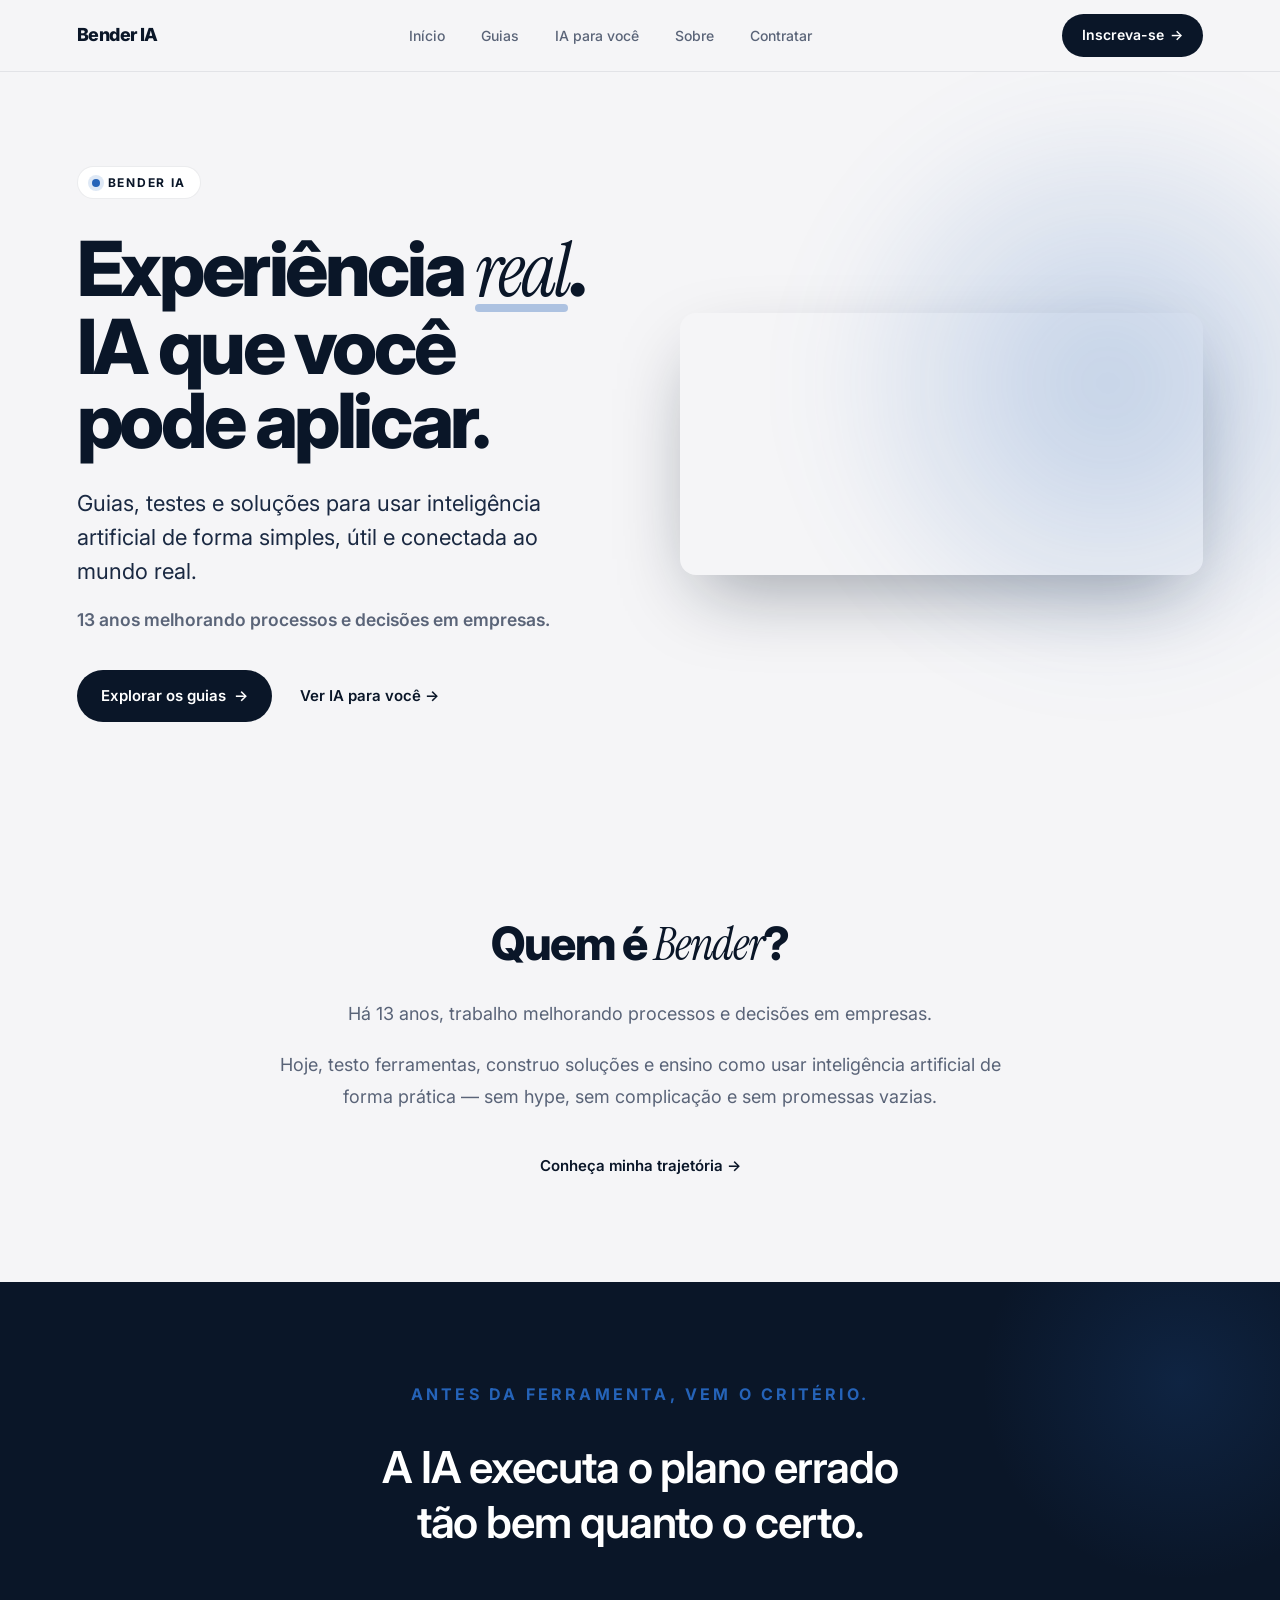
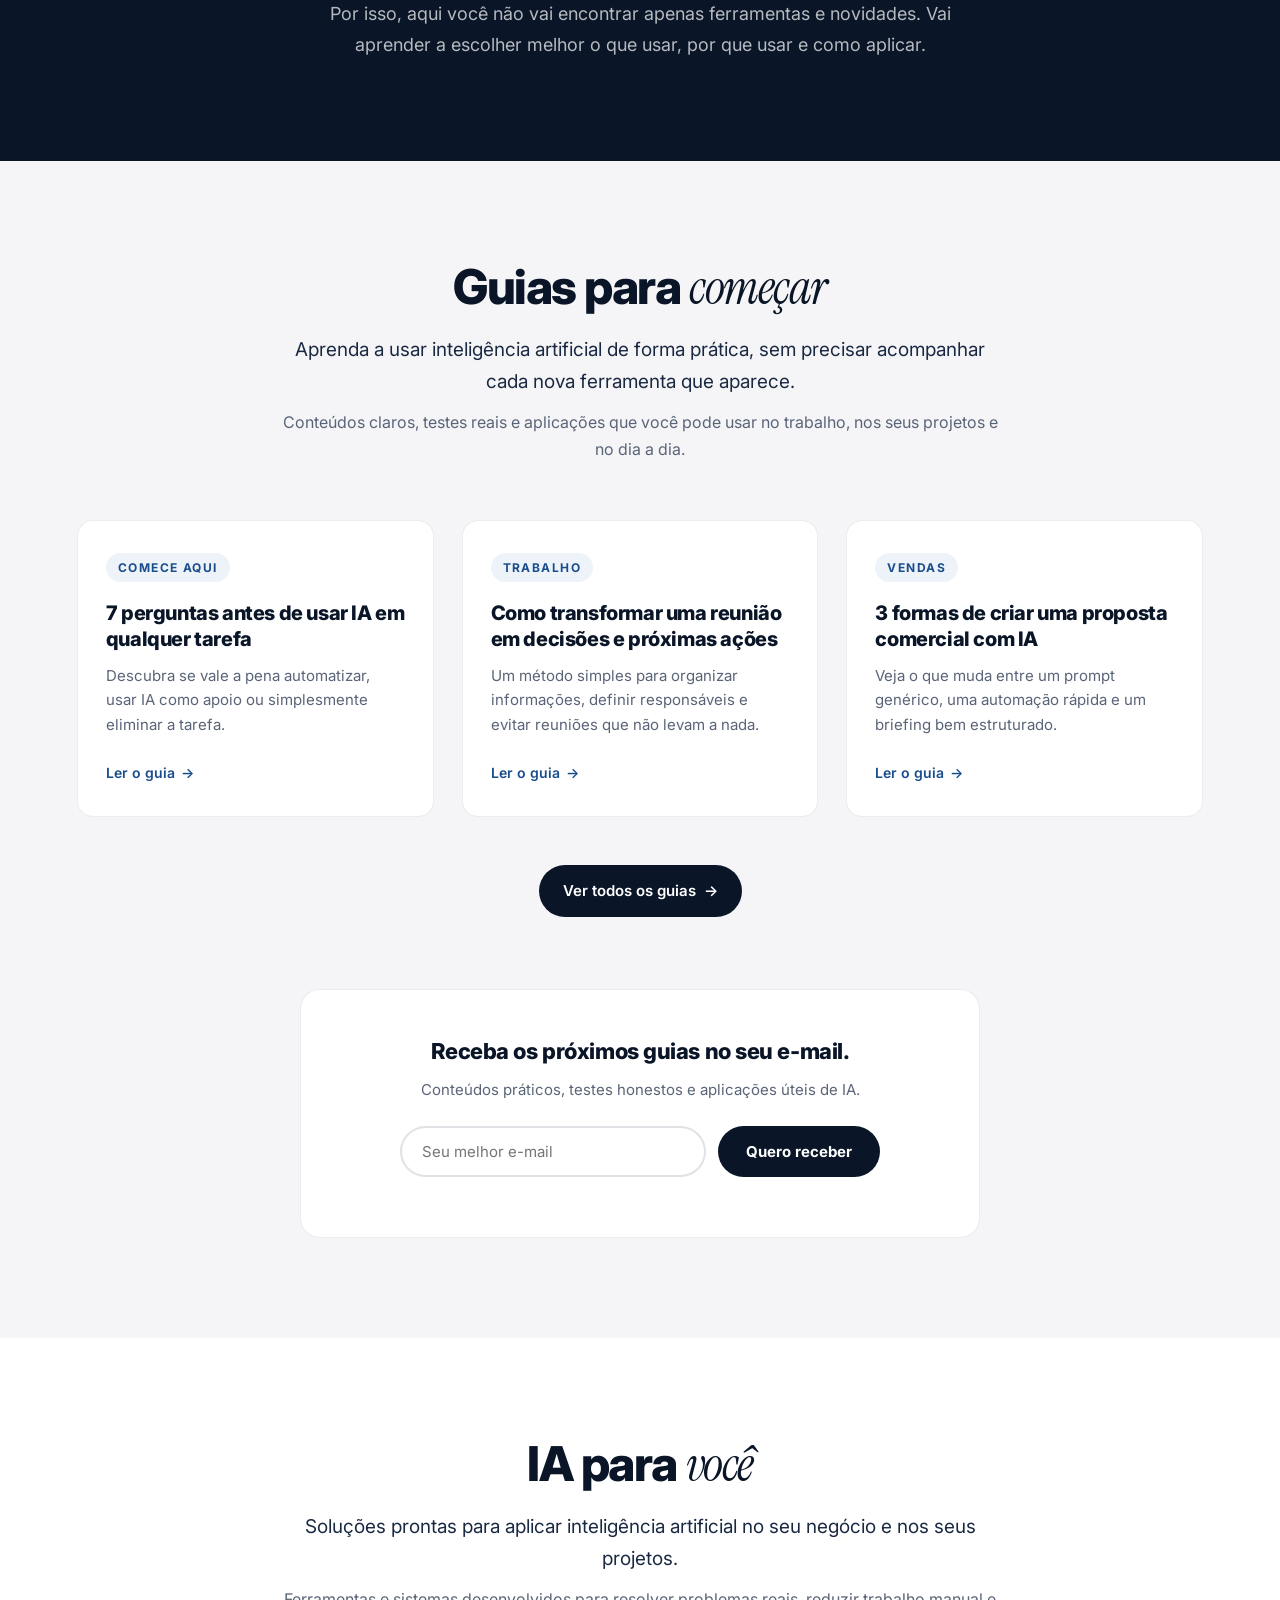
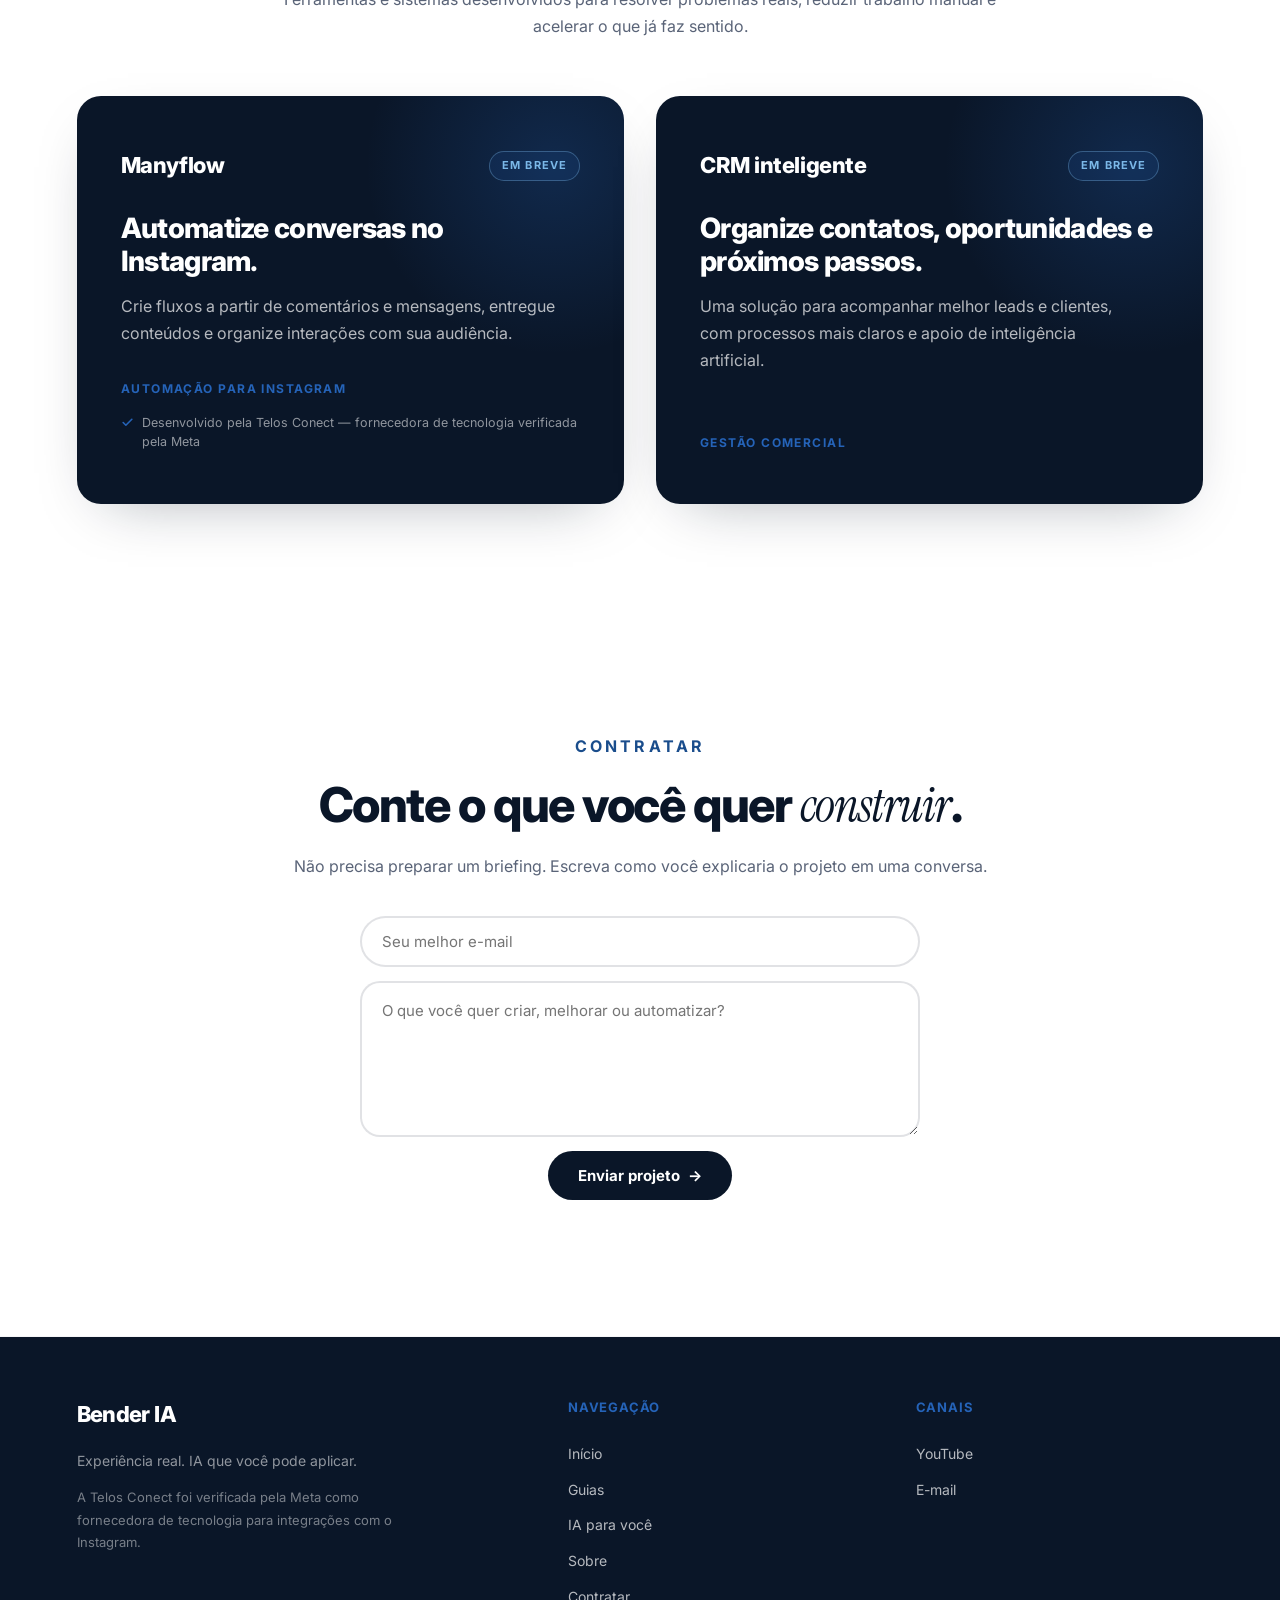
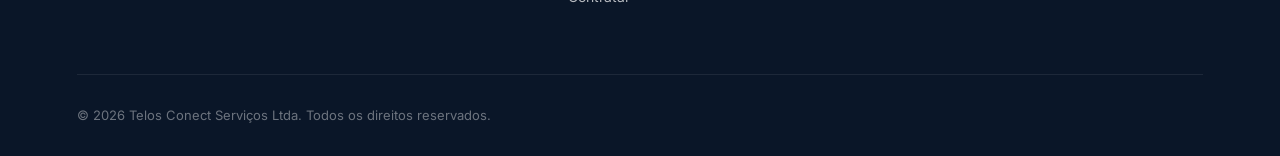
==== commit 7b5713e3: "feat: melhora guias e adiciona formulário de projeto" ====
--- a/index.html
+++ b/index.html
@@ -185,7 +185,7 @@
   .guia-link { margin-top: auto; display: inline-flex; align-items: center; gap: 6px; font-size: 14px; font-weight: 600; color: var(--teal-soft); transition: gap 0.2s; }
   .guia-card:hover .guia-link { gap: 10px; }
   .guias-cta { text-align: center; margin-bottom: 72px; }
-  .guias-subscribe { max-width: 680px; margin: 0 auto; background: white; border: 1px solid var(--border); border-radius: 20px; padding: 44px 40px; text-align: center; }
+  .guias-subscribe { max-width: 680px; margin: 0 auto; background: white; border: 1px solid var(--border); border-radius: 20px; padding: 44px 40px; text-align: center; scroll-margin-top: 96px; }
   .guias-subscribe h3 { font-size: 22px; font-weight: 800; letter-spacing: -0.02em; color: var(--marine); margin-bottom: 8px; }
   .guias-subscribe p { font-size: 15px; color: var(--text-muted); margin-bottom: 24px; }
   @media (max-width: 1024px) {
@@ -325,6 +325,14 @@
   .contratar-inner h2 em { font-family: var(--font-display); font-style: italic; font-weight: 400; }
   .contratar-text { font-size: 19px; color: var(--marine-soft); line-height: 1.65; margin-bottom: 12px; }
   .contratar-sub { font-size: 16px; color: var(--text-muted); line-height: 1.7; margin-bottom: 36px; }
+  .projeto-form { max-width: 560px; margin: 0 auto; display: flex; flex-direction: column; gap: 14px; text-align: left; }
+  .projeto-form input[type="email"] { padding: 14px 20px; border: 2px solid var(--border-strong); border-radius: 100px; font-size: 15px; font-family: var(--font-body); background: white; outline: none; transition: border-color 0.2s; }
+  .projeto-form textarea { padding: 16px 20px; border: 2px solid var(--border-strong); border-radius: 20px; font-size: 15px; font-family: var(--font-body); background: white; outline: none; resize: vertical; min-height: 140px; line-height: 1.6; transition: border-color 0.2s; }
+  .projeto-form input[type="email"]:focus, .projeto-form textarea:focus { border-color: var(--teal); }
+  .projeto-form button { align-self: center; display: inline-flex; align-items: center; gap: 8px; background: var(--marine); color: white; font-weight: 700; padding: 15px 30px; border-radius: 100px; border: none; font-size: 15px; font-family: var(--font-body); cursor: pointer; transition: all 0.2s; }
+  .projeto-form button:hover { background: var(--marine-soft); transform: translateY(-1px); }
+  .projeto-form button:disabled { opacity: 0.6; cursor: not-allowed; transform: none; }
+  .hp-field { position: absolute; left: -9999px; width: 1px; height: 1px; opacity: 0; pointer-events: none; }
   .contact-grid { max-width: 1200px; margin: 0 auto; display: grid; grid-template-columns: 1fr 1fr; gap: 80px; align-items: start; }
   .contact-text .sec-eyebrow { margin-bottom: 20px; }
   .contact-text h2 { font-size: clamp(32px, 4.5vw, 52px); font-weight: 800; letter-spacing: -0.03em; line-height: 1.05; color: var(--marine); margin-bottom: 24px; }
@@ -405,7 +413,7 @@
     <li><a href="#contact">Contratar</a></li>
   </ul>
   <div class="nav-actions">
-    <a href="#guias" class="nav-cta">Inscreva-se <span>→</span></a>
+    <a href="#inscreva" class="nav-cta">Inscreva-se <span>→</span></a>
     <button class="nav-hamburger" id="nav-hamburger" aria-label="Menu"><span></span><span></span><span></span></button>
   </div>
 </nav>
@@ -415,7 +423,7 @@
   <a href="#ia-para-voce">IA para você</a>
   <a href="/sobre.html">Sobre</a>
   <a href="#contact">Contratar</a>
-  <a href="#guias">Inscreva-se</a>
+  <a href="#inscreva">Inscreva-se</a>
 </div>
 
 <!-- ============== HERO ============== -->
@@ -502,7 +510,7 @@
     <div class="guias-cta">
       <a href="/blog" class="btn-primary">Ver todos os guias <span class="arrow">→</span></a>
     </div>
-    <div class="guias-subscribe">
+    <div class="guias-subscribe" id="inscreva">
       <h3>Receba os próximos guias no seu e-mail.</h3>
       <p>Conteúdos práticos, testes honestos e aplicações úteis de IA.</p>
       <form class="newsletter-form" id="guias-newsletter-form">
@@ -591,10 +599,16 @@
 <section class="contact" id="contact">
   <div class="contratar-inner">
     <div class="sec-eyebrow">Contratar</div>
-    <h2>Vamos falar sobre o seu <em>projeto</em>?</h2>
-    <p class="contratar-text">Tem um processo para melhorar, uma solução para construir ou um desafio específico envolvendo inteligência artificial?</p>
-    <p class="contratar-sub">Conte o que você precisa. A Telos analisa o contexto e avalia a melhor forma de ajudar.</p>
-    <a href="mailto:contact@marckbender.com" class="btn-primary">Falar sobre meu projeto <span class="arrow">→</span></a>
+    <h2>Conte o que você quer <em>construir</em>.</h2>
+    <p class="contratar-sub">Não precisa preparar um briefing. Escreva como você explicaria o projeto em uma conversa.</p>
+    <form class="projeto-form" id="projeto-form">
+      <input type="email" id="projeto-email" placeholder="Seu melhor e-mail" autocomplete="email" required>
+      <textarea id="projeto-mensagem" placeholder="O que você quer criar, melhorar ou automatizar?" rows="5" minlength="20" maxlength="3000" required></textarea>
+      <!-- Honeypot anti-robots : invisible pour les visiteurs, rempli uniquement par les bots -->
+      <input type="text" id="projeto-website" name="website" class="hp-field" tabindex="-1" autocomplete="off" aria-hidden="true">
+      <button type="submit" id="projeto-btn">Enviar projeto <span class="arrow">→</span></button>
+    </form>
+    <div class="newsletter-msg" id="projeto-msg"></div>
   </div>
 </section>
 
@@ -655,6 +669,19 @@
     const nav = document.querySelector('nav');
     nav.style.boxShadow = window.pageYOffset > 50 ? '0 1px 20px rgba(10,22,40,0.06)' : 'none';
   });
+
+  // CTA "Inscreva-se" — après le défilement fluide vers #inscreva, focus dans le champ e-mail.
+  // preventScroll évite que le focus interrompe l'animation de scroll en cours.
+  const focusNewsletterEmail = (delay) => {
+    setTimeout(() => {
+      const input = document.getElementById('guias-newsletter-email');
+      if (input) input.focus({ preventScroll: true });
+    }, delay);
+  };
+  document.querySelectorAll('a[href="#inscreva"]').forEach(a => {
+    a.addEventListener('click', () => focusNewsletterEmail(700));
+  });
+  if (location.hash === '#inscreva') focusNewsletterEmail(800);
 
   // YouTube latest video
   (async function() {
@@ -747,6 +774,46 @@
       gBtn.disabled = false; gBtn.textContent = 'Quero receber';
     });
   }
+
+  // Formulaire "Enviar projeto" — envoi vers /api/send-project, sur la même page.
+  // Le bouton désactivé pendant l'envoi empêche les doubles soumissions.
+  const pForm = document.getElementById('projeto-form');
+  if (pForm) {
+    const pEmail = document.getElementById('projeto-email');
+    const pMensagem = document.getElementById('projeto-mensagem');
+    const pHoneypot = document.getElementById('projeto-website');
+    const pBtn = document.getElementById('projeto-btn');
+    const pMsg = document.getElementById('projeto-msg');
+    pForm.addEventListener('submit', async (e) => {
+      e.preventDefault();
+      if (pBtn.disabled) return;
+      pMsg.textContent = ''; pMsg.className = 'newsletter-msg';
+      const message = pMensagem.value.trim();
+      if (message.length < 20) {
+        pMsg.textContent = 'Conte um pouco mais sobre o projeto (mínimo 20 caracteres).';
+        pMsg.className = 'newsletter-msg error';
+        return;
+      }
+      const btnLabel = pBtn.innerHTML;
+      pBtn.disabled = true; pBtn.textContent = 'Enviando...';
+      try {
+        const res = await fetch('/api/send-project', { method: 'POST', headers: { 'Content-Type': 'application/json' }, body: JSON.stringify({ email: pEmail.value, message, website: pHoneypot.value }) });
+        const data = await res.json().catch(() => ({}));
+        if (res.ok) {
+          pForm.reset();
+          pMsg.textContent = 'Projeto enviado! Você recebe uma resposta em breve.';
+          pMsg.className = 'newsletter-msg success';
+        } else {
+          pMsg.textContent = data.error || 'Não foi possível enviar. Tente novamente.';
+          pMsg.className = 'newsletter-msg error';
+        }
+      } catch {
+        pMsg.textContent = 'Erro de conexão. Tente novamente.';
+        pMsg.className = 'newsletter-msg error';
+      }
+      pBtn.disabled = false; pBtn.innerHTML = btnLabel;
+    });
+  }
 </script>
 
 </body>
